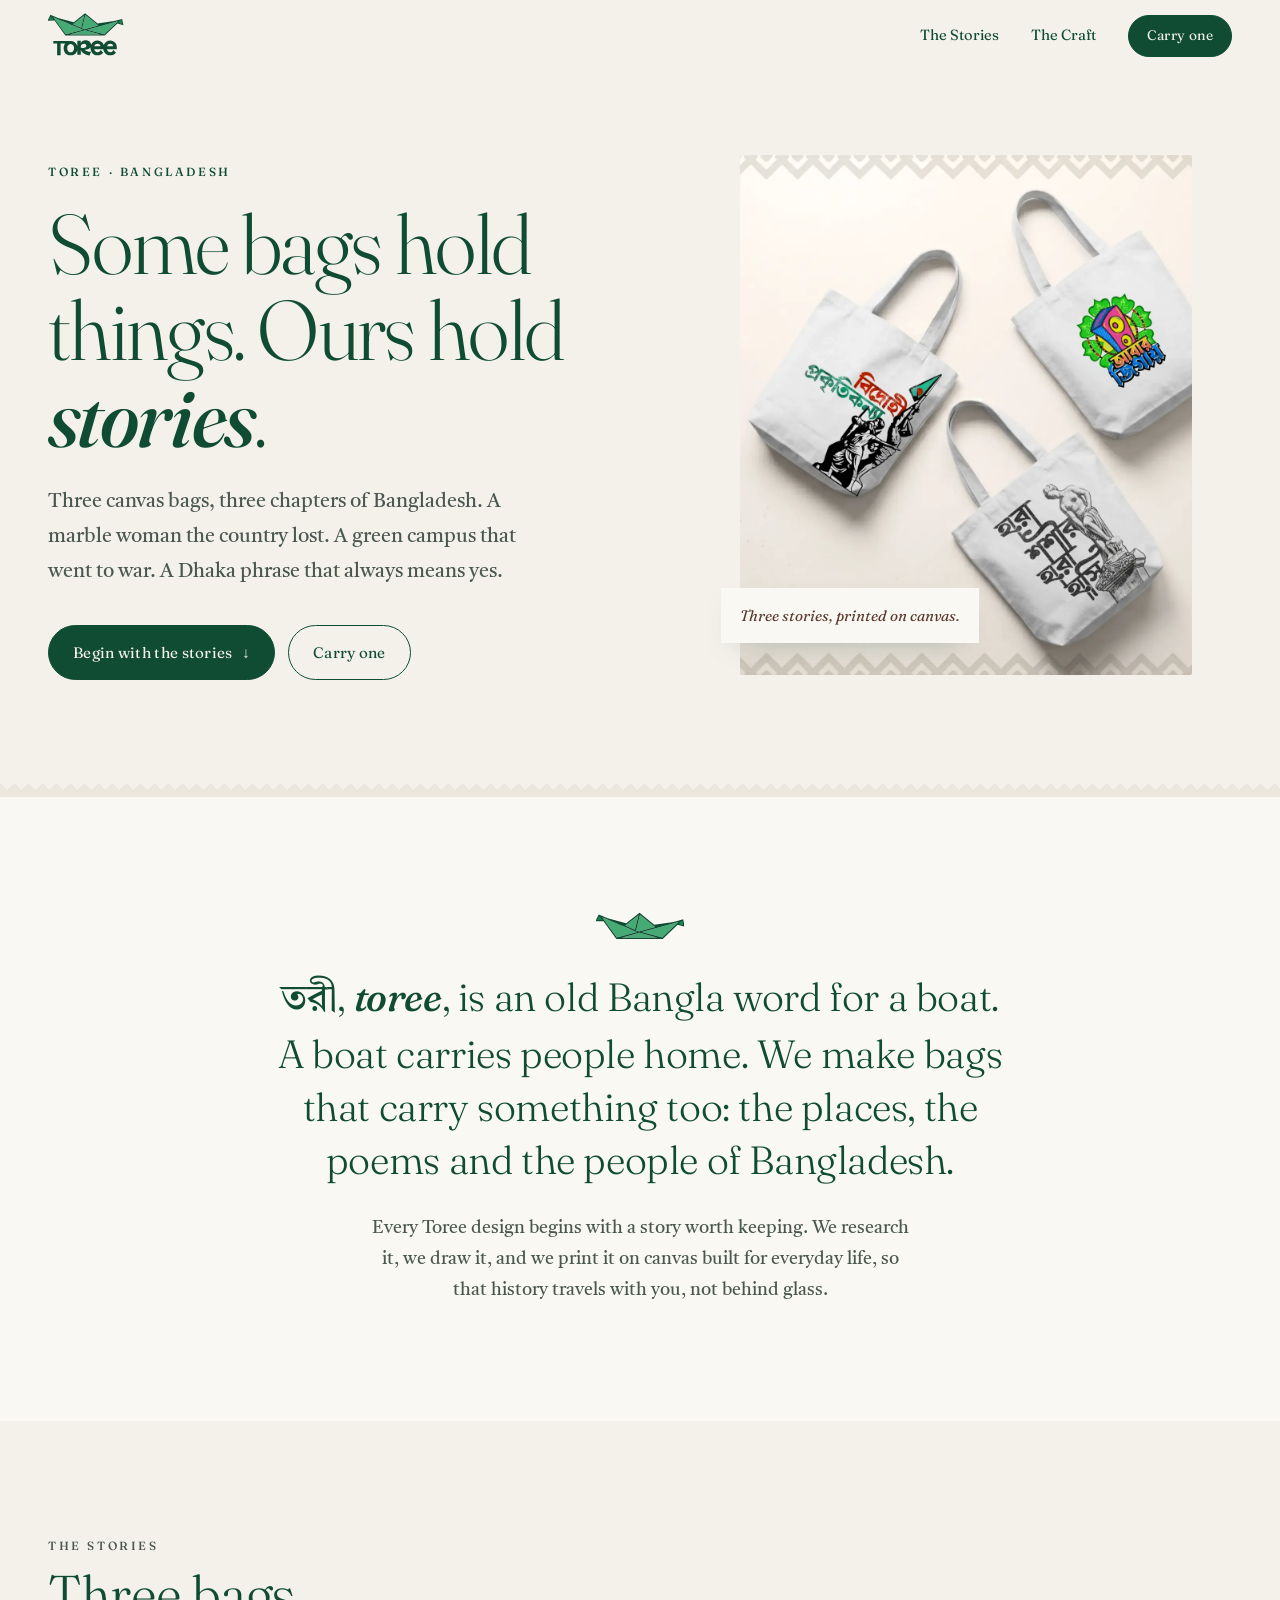
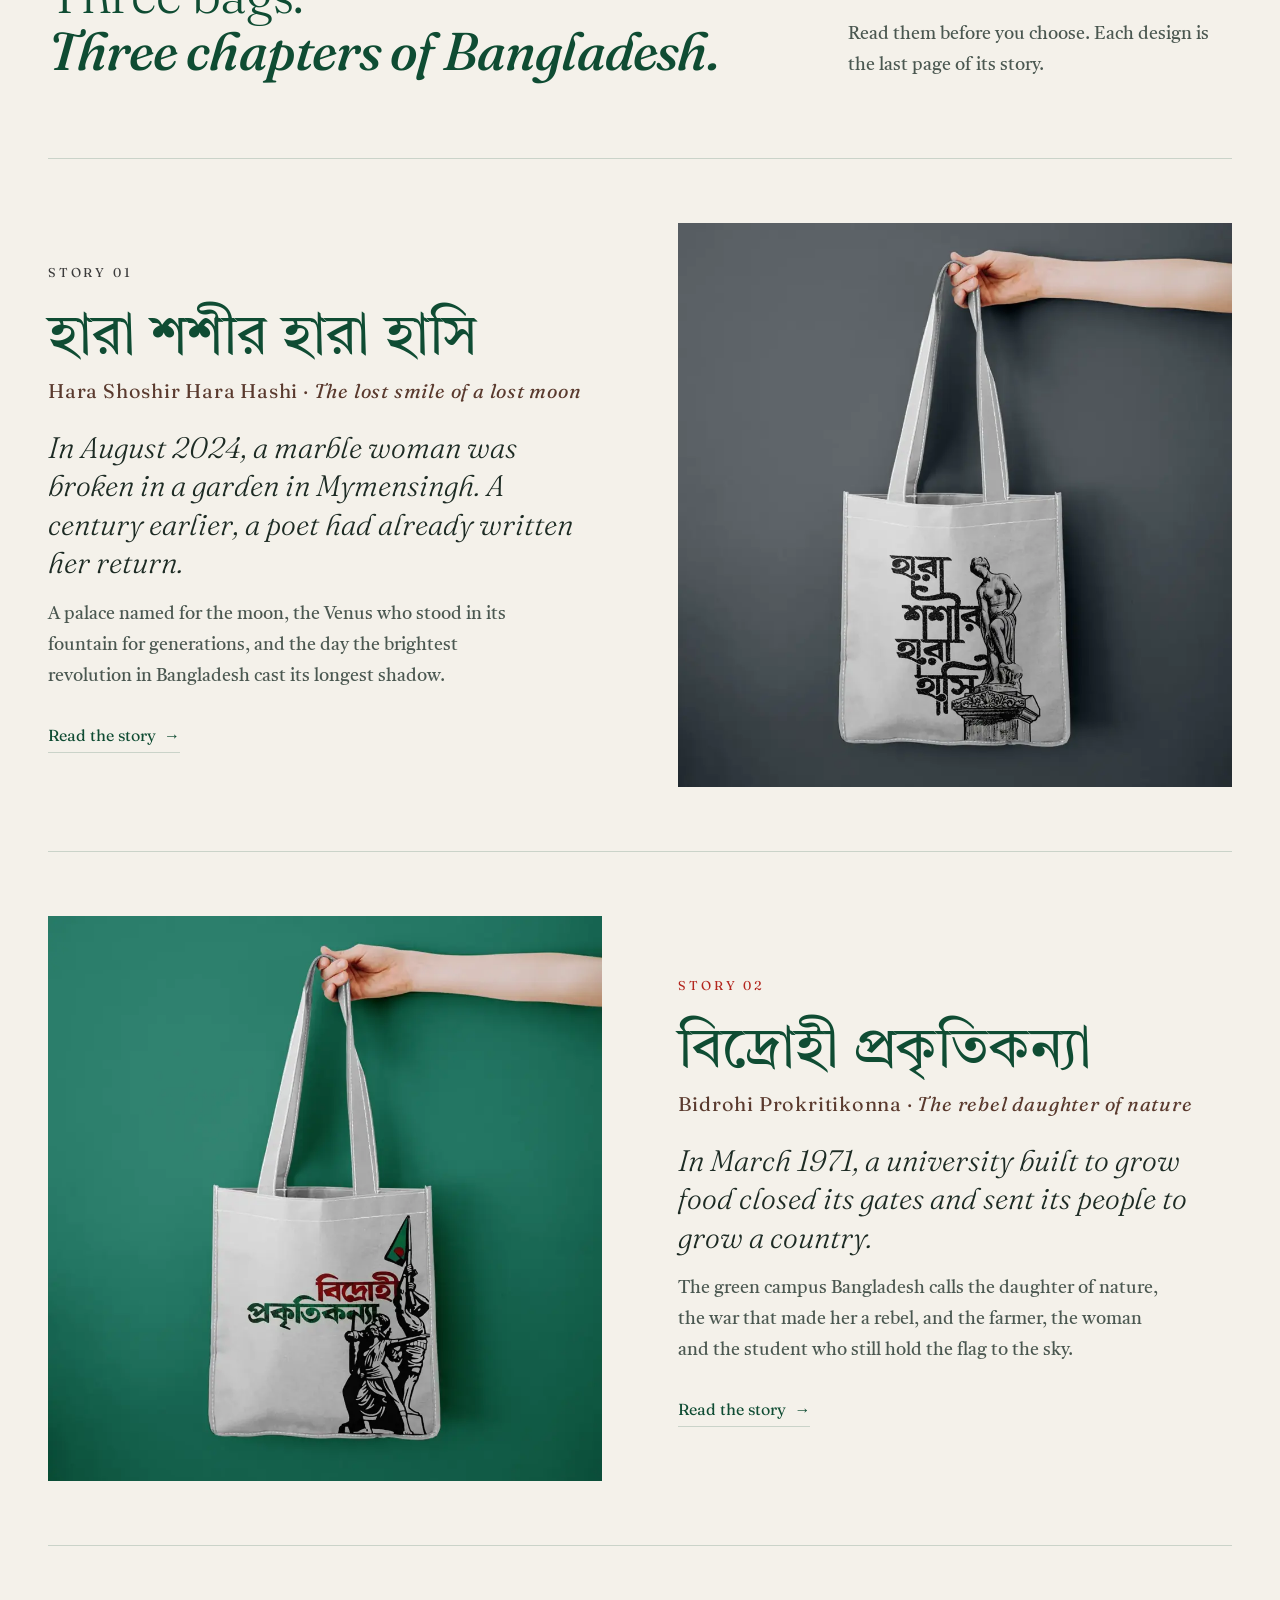
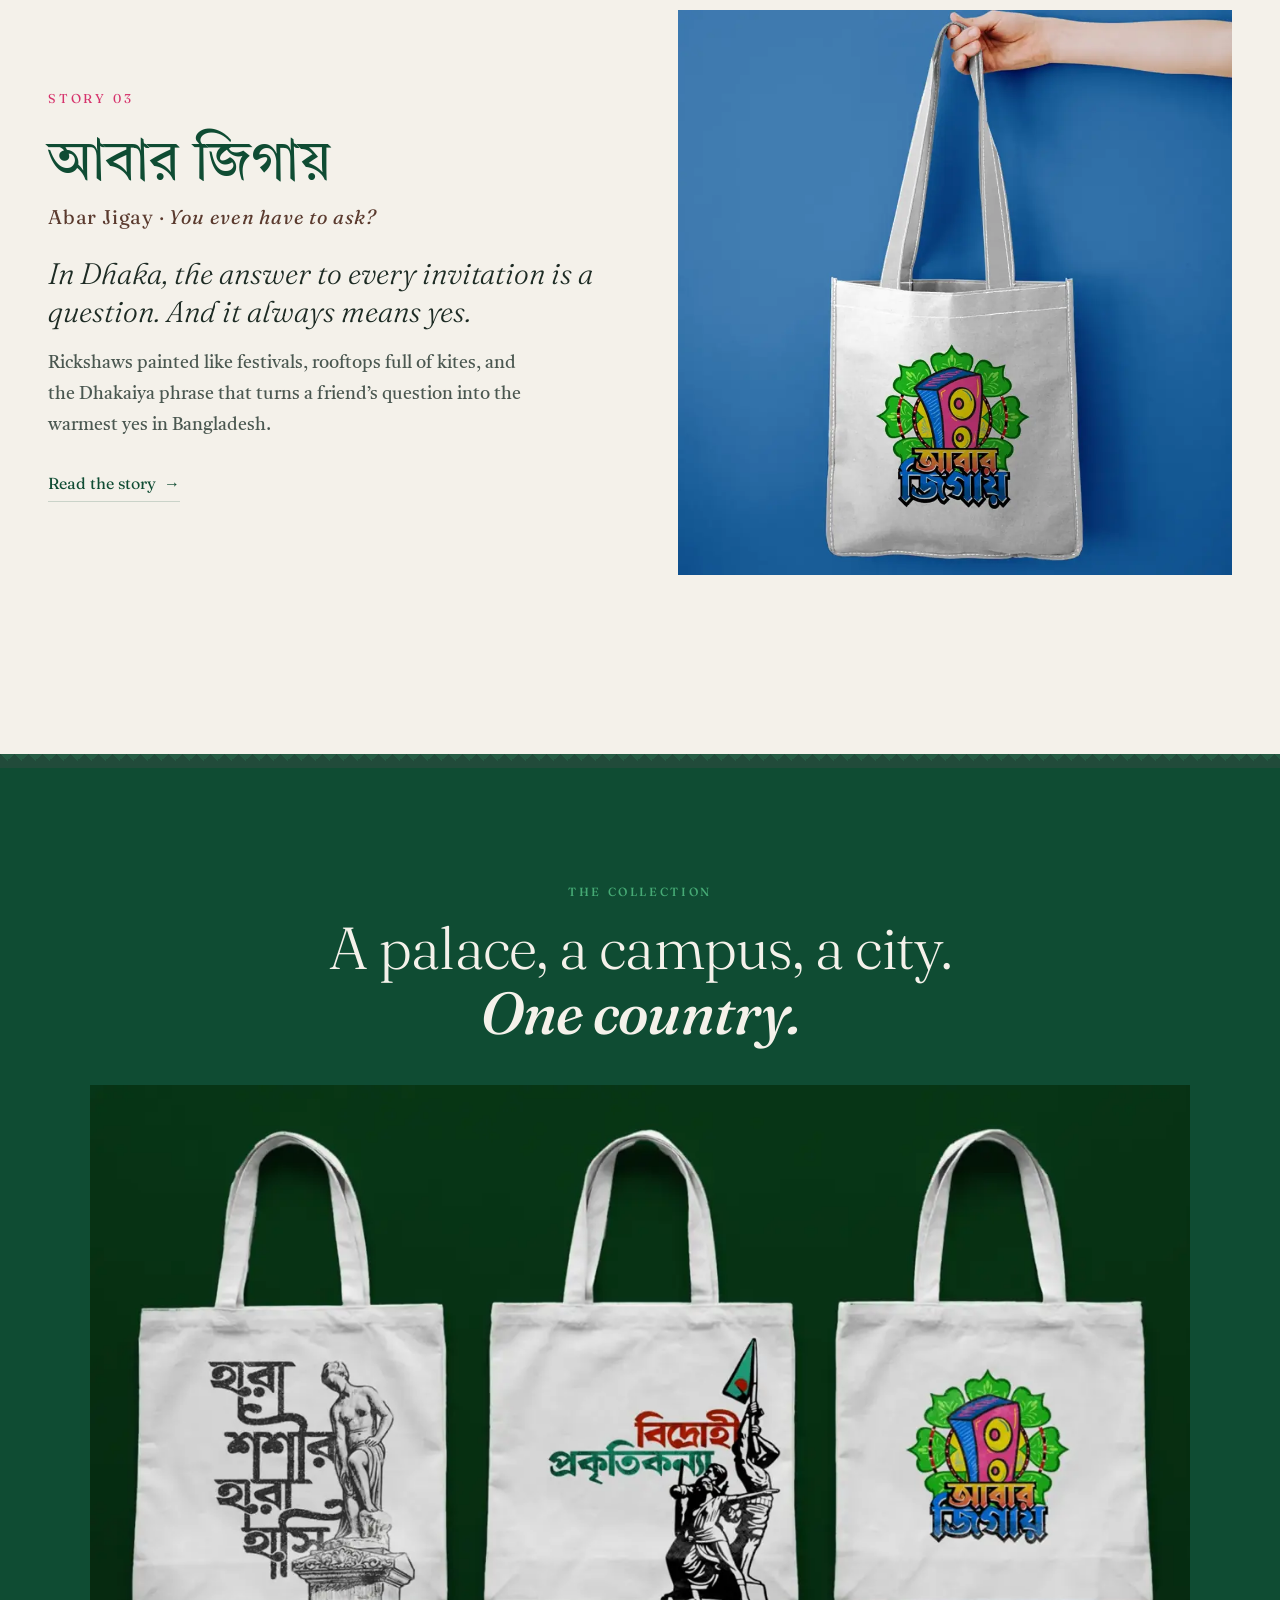
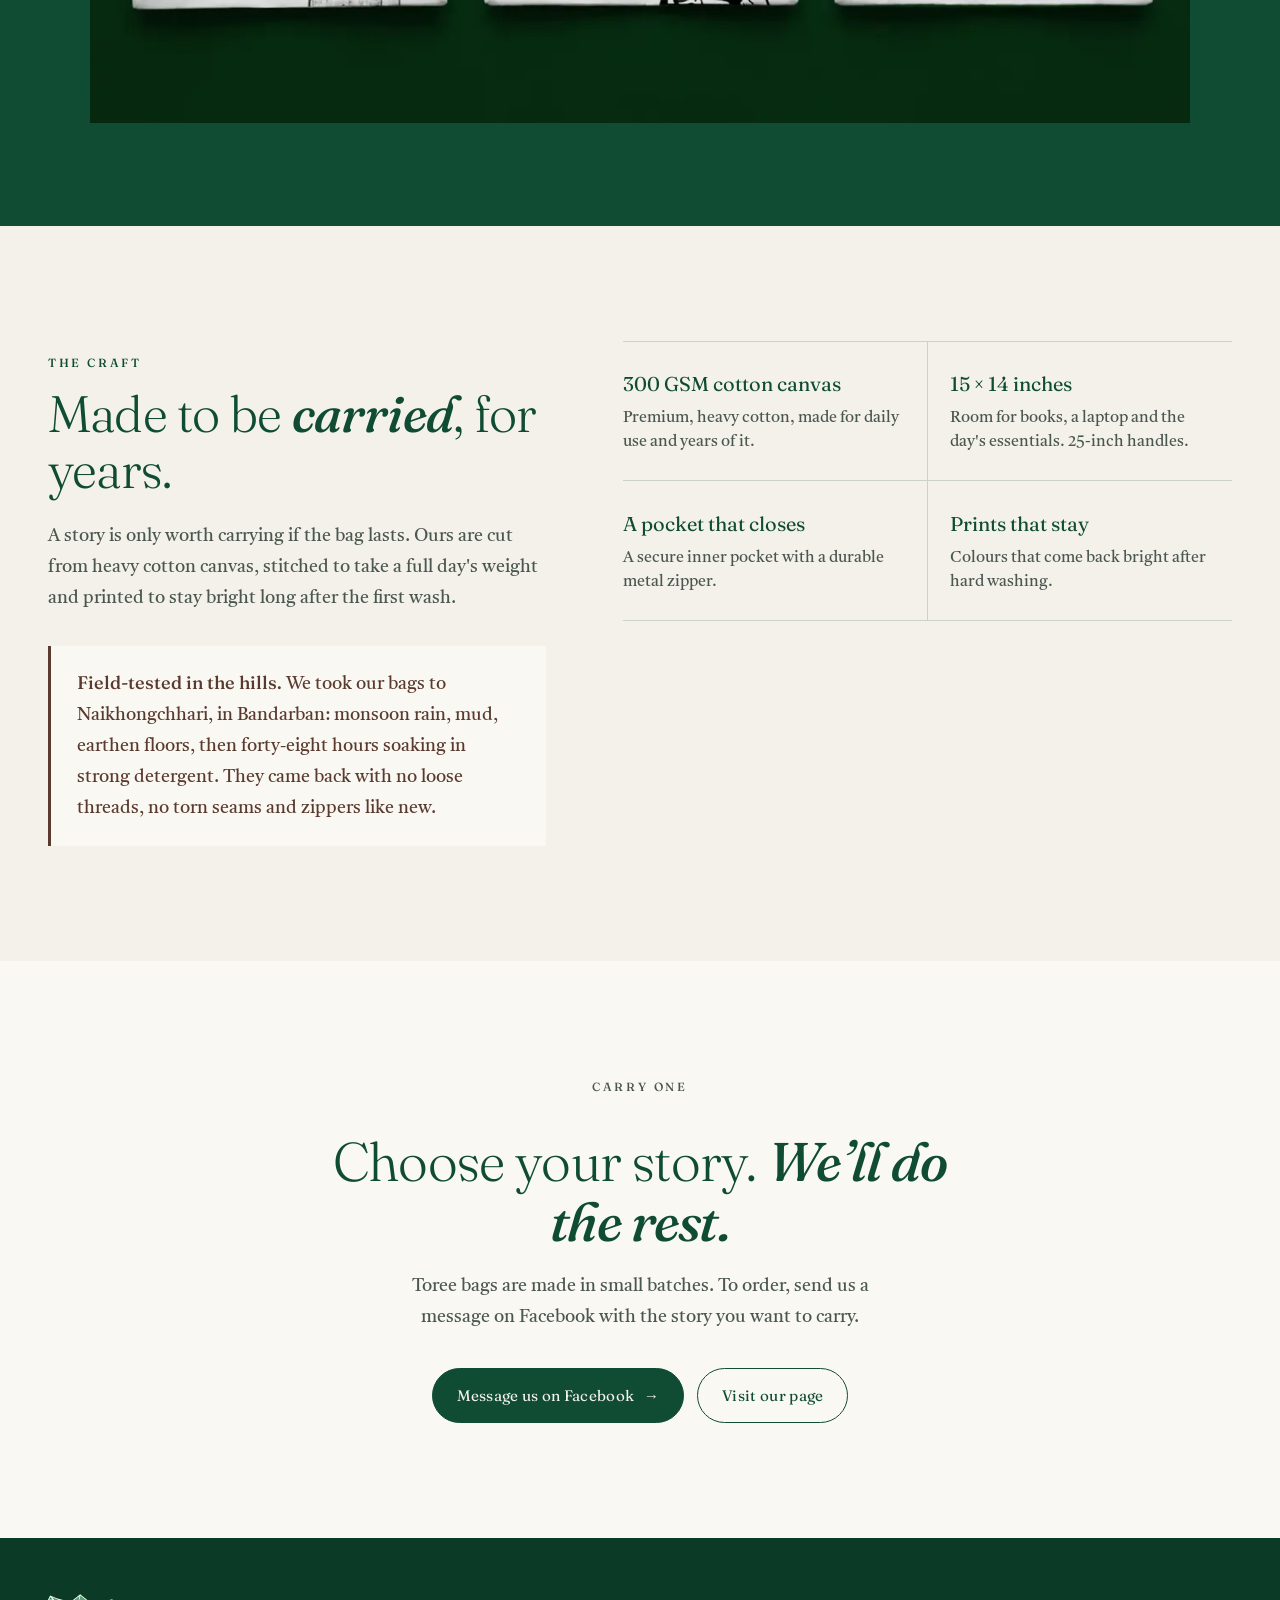
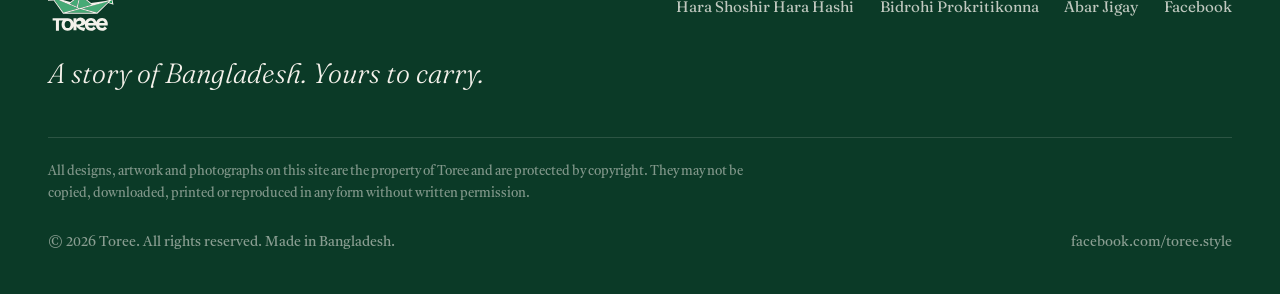
==== index.html @ dd980145 "Toree static website Home page with brand hero, manifesto, summaries of the three designs, craft det" ====
<!doctype html>
<html lang="en">
<head>
<meta charset="utf-8">
<meta name="viewport" content="width=device-width, initial-scale=1">
<title>Toree | Some bags hold things. Ours hold stories.</title>
<meta name="description" content="Toree makes cotton canvas bags that carry the stories of Bangladesh: a lost statue, a rebel campus and a city that never stops celebrating.">
<meta name="theme-color" content="#0f4c33">
<meta property="og:type" content="website">
<meta property="og:title" content="Toree | Some bags hold things. Ours hold stories.">
<meta property="og:description" content="Toree makes cotton canvas bags that carry the stories of Bangladesh: a lost statue, a rebel campus and a city that never stops celebrating.">
<meta property="og:image" content="assets/img/og.jpg">
<link rel="icon" href="assets/logo/toree_logomark.svg" type="image/svg+xml">
<link rel="preconnect" href="https://fonts.googleapis.com">
<link rel="preconnect" href="https://fonts.gstatic.com" crossorigin>
<link href="https://fonts.googleapis.com/css2?family=Fraunces:ital,opsz,wght@0,9..144,300..600;1,9..144,300..600&family=Tiro+Bangla:ital@0;1&display=swap" rel="stylesheet">
<link rel="stylesheet" href="assets/css/site.css">
</head>
<body>
<a class="skip" href="#main">Skip to content</a>
<header class="site-header">
  <div class="wrap">
    <a class="brand" href="index.html" aria-label="Toree, home"><img src="assets/logo/toree_full-logo.svg" alt="Toree" width="76" height="46"></a>
    <button class="nav-toggle" aria-expanded="false" aria-controls="site-nav" aria-label="Menu"><span></span><span></span><span></span></button>
    <nav class="nav" id="site-nav" aria-label="Main">
      <a href="index.html#stories">The Stories</a>
      <a href="index.html#craft">The Craft</a>
      <a class="btn small" href="index.html#order">Carry one</a>
    </nav>
  </div>
</header>
<main id="main">
<section class="hero">
  <div class="wrap">
    <div class="reveal">
      <p class="eyebrow">Toree &middot; Bangladesh</p>
      <h1>Some bags hold things. Ours hold <em>stories</em>.</h1>
      <p class="lede">Three canvas bags, three chapters of Bangladesh. A marble woman the country lost. A green campus that went to war. A Dhaka phrase that always means yes.</p>
      <div class="actions">
        <a class="btn" href="#stories">Begin with the stories <span class="arrow" aria-hidden="true">&darr;</span></a>
        <a class="btn ghost" href="#order">Carry one</a>
      </div>
    </div>
    <figure class="hero-figure reveal">
      <img src="assets/img/home-hero.webp" alt="The three Toree tote bags laid out on linen" fetchpriority="high">
      <figcaption>Three stories, printed on canvas.</figcaption>
    </figure>
  </div>
</section>
<div class="chevrons" aria-hidden="true"></div>
<section class="manifesto">
  <div class="wrap reveal">
    <img class="boat" src="assets/logo/toree_logomark.svg" alt="" width="88" height="27">
    <p class="big"><span lang="bn">তরী</span>, <em>toree</em>, is an old Bangla word for a boat. A boat carries people home. We make bags that carry something too: the places, the poems and the people of Bangladesh.</p>
    <p class="small">Every Toree design begins with a story worth keeping. We research it, we draw it, and we print it on canvas built for everyday life, so that history travels with you, not behind glass.</p>
  </div>
</section>
<section class="stories" id="stories">
  <div class="wrap">
    <div class="section-head reveal">
      <div><p class="eyebrow">The Stories</p><h2>Three bags.<br><em>Three chapters of Bangladesh.</em></h2></div>
      <p>Read them before you choose. Each design is the last page of its story.</p>
    </div>
    <article class="story-card" data-accent="graphite">
  <a class="story-media reveal" href="stories/hara-shoshi.html" tabindex="-1" aria-hidden="true"><img src="assets/img/hara-shoshi-hand.webp" alt="" loading="lazy"></a>
  <div class="reveal">
    <span class="story-num">STORY 01</span>
    <h3><span class="bn" lang="bn">হারা শশীর হারা হাসি</span><span class="ro">Hara Shoshir Hara Hashi &middot; <em>The lost smile of a lost moon</em></span></h3>
    <p class="hook">In August 2024, a marble woman was broken in a garden in Mymensingh. A century earlier, a poet had already written her return.</p>
    <p class="summary">A palace named for the moon, the Venus who stood in its fountain for generations, and the day the brightest revolution in Bangladesh cast its longest shadow.</p>
    <a class="link-arrow" href="stories/hara-shoshi.html">Read the story <span class="arrow" aria-hidden="true">&rarr;</span></a>
  </div>
</article>
<article class="story-card" data-accent="red">
  <a class="story-media reveal" href="stories/bidrohi-prokritikonna.html" tabindex="-1" aria-hidden="true"><img src="assets/img/bidrohi-prokritikonna-hand.webp" alt="" loading="lazy"></a>
  <div class="reveal">
    <span class="story-num">STORY 02</span>
    <h3><span class="bn" lang="bn">বিদ্রোহী প্রকৃতিকন্যা</span><span class="ro">Bidrohi Prokritikonna &middot; <em>The rebel daughter of nature</em></span></h3>
    <p class="hook">In March 1971, a university built to grow food closed its gates and sent its people to grow a country.</p>
    <p class="summary">The green campus Bangladesh calls the daughter of nature, the war that made her a rebel, and the farmer, the woman and the student who still hold the flag to the sky.</p>
    <a class="link-arrow" href="stories/bidrohi-prokritikonna.html">Read the story <span class="arrow" aria-hidden="true">&rarr;</span></a>
  </div>
</article>
<article class="story-card" data-accent="pink">
  <a class="story-media reveal" href="stories/abar-jigay.html" tabindex="-1" aria-hidden="true"><img src="assets/img/abar-jigay-hand.webp" alt="" loading="lazy"></a>
  <div class="reveal">
    <span class="story-num">STORY 03</span>
    <h3><span class="bn" lang="bn">আবার জিগায়</span><span class="ro">Abar Jigay &middot; <em>You even have to ask?</em></span></h3>
    <p class="hook">In Dhaka, the answer to every invitation is a question. And it always means yes.</p>
    <p class="summary">Rickshaws painted like festivals, rooftops full of kites, and the Dhakaiya phrase that turns a friend’s question into the warmest yes in Bangladesh.</p>
    <a class="link-arrow" href="stories/abar-jigay.html">Read the story <span class="arrow" aria-hidden="true">&rarr;</span></a>
  </div>
</article>
  </div>
</section>
<div class="chevrons on-green" aria-hidden="true"></div>
<section class="band">
  <div class="wrap reveal">
    <p class="eyebrow">The Collection</p>
    <h2>A palace, a campus, a city.<br><em>One country.</em></h2>
    <img src="assets/img/home-three.webp" alt="The three Toree tote bags side by side on a green background" loading="lazy">
  </div>
</section>
<section class="craft" id="craft">
  <div class="wrap">
    <div class="reveal">
      <p class="eyebrow">The Craft</p>
      <h2>Made to be <em>carried</em>, for years.</h2>
      <p class="intro">A story is only worth carrying if the bag lasts. Ours are cut from heavy cotton canvas, stitched to take a full day's weight and printed to stay bright long after the first wash.</p>
      <div class="field-note"><b>Field-tested in the hills.</b> We took our bags to Naikhongchhari, in Bandarban: monsoon rain, mud, earthen floors, then forty-eight hours soaking in strong detergent. They came back with no loose threads, no torn seams and zippers like new.</div>
    </div>
    <div class="specs reveal"><div class="spec"><b>300 GSM cotton canvas</b><span>Premium, heavy cotton, made for daily use and years of it.</span></div><div class="spec"><b>15 × 14 inches</b><span>Room for books, a laptop and the day's essentials. 25-inch handles.</span></div><div class="spec"><b>A pocket that closes</b><span>A secure inner pocket with a durable metal zipper.</span></div><div class="spec"><b>Prints that stay</b><span>Colours that come back bright after hard washing.</span></div></div>
  </div>
</section>
<section class="order" id="order">
  <div class="wrap reveal">
    <p class="eyebrow">Carry one</p>
    <h2>Choose your story. <em>We’ll do the rest.</em></h2>
    <p>Toree bags are made in small batches. To order, send us a message on Facebook with the story you want to carry.</p>
    <div class="actions">
      <a class="btn" href="https://m.me/toree.style" target="_blank" rel="noopener">Message us on Facebook <span class="arrow" aria-hidden="true">&rarr;</span></a>
      <a class="btn ghost" href="https://www.facebook.com/toree.style" target="_blank" rel="noopener">Visit our page</a>
    </div>
  </div>
</section>
</main>
<footer class="site-footer">
  <div class="wrap">
    <div class="top">
      <div>
        <img class="logo-light" src="assets/logo/toree_full-logo-light.svg" alt="Toree" width="66" height="40">
        <p class="sign">A story of Bangladesh. Yours to carry.</p>
      </div>
      <nav aria-label="Stories"><a href="stories/hara-shoshi.html">Hara Shoshir Hara Hashi</a><a href="stories/bidrohi-prokritikonna.html">Bidrohi Prokritikonna</a><a href="stories/abar-jigay.html">Abar Jigay</a><a href="https://www.facebook.com/toree.style" rel="noopener" target="_blank">Facebook</a></nav>
    </div>
    <p class="legal">All designs, artwork and photographs on this site are the property of Toree and are protected by copyright. They may not be copied, downloaded, printed or reproduced in any form without written permission.</p>
    <div class="bottom"><span>&copy; 2026 Toree. All rights reserved. Made in Bangladesh.</span><span>facebook.com/toree.style</span></div>
  </div>
</footer>
<script src="assets/js/site.js" defer></script>
</body>
</html>
---- assets/css/site.css ----
/* Toree: story-first canvas bags from Bangladesh */
:root {
  --green-900: #0b3a27;
  --green-800: #0f4c33;
  --green-500: #46aa75;
  --green-600: #069447;
  --cream: #f4f1ea;
  --cream-2: #ebe6db;
  --paper: #faf8f3;
  --cocoa: #5a3a2e;
  --ink: #1d2b24;
  --ink-soft: #4a5750;
  --line: rgba(15, 76, 51, .18);
  --accent: var(--green-600);

  --display: "Fraunces", "Tiro Bangla", Georgia, serif;
  --text: "Tiro Bangla", "Fraunces", Georgia, serif;

  --gutter: clamp(1rem, 4vw, 3rem);
  --max: 1240px;
  --measure: 36rem;
  --ease: cubic-bezier(.2, .7, .2, 1);
}

*, *::before, *::after { box-sizing: border-box; }
html { -webkit-text-size-adjust: 100%; scroll-behavior: smooth; }
body {
  margin: 0;
  background: var(--cream);
  color: var(--ink);
  font-family: var(--text);
  font-size: clamp(1.02rem, .96rem + .25vw, 1.14rem);
  line-height: 1.7;
  text-rendering: optimizeLegibility;
  -webkit-font-smoothing: antialiased;
  overflow-x: hidden;
}
img { display: block; max-width: 100%; height: auto; -webkit-user-drag: none; user-select: none; -webkit-user-select: none; -webkit-touch-callout: none; }
a { color: inherit; }
::selection { background: var(--green-800); color: var(--cream); }
:focus-visible { outline: 2px solid var(--green-600); outline-offset: 3px; }
[lang="bn"] { font-family: "Tiro Bangla", serif; }

.wrap { width: min(var(--max), 100% - 2 * var(--gutter)); margin-inline: auto; }
.eyebrow {
  font-family: var(--display);
  font-size: .74rem;
  letter-spacing: .22em;
  text-transform: uppercase;
  color: var(--green-800);
  font-weight: 500;
}
.skip { position: absolute; left: -999px; top: 0; background: var(--green-800); color: var(--cream); padding: .6rem 1rem; z-index: 99; }
.skip:focus { left: 1rem; top: 1rem; }

/* ---------- Header ---------- */
.site-header {
  position: sticky; top: 0; z-index: 40;
  background: color-mix(in srgb, var(--cream) 88%, transparent);
  backdrop-filter: saturate(1.2) blur(10px);
  -webkit-backdrop-filter: saturate(1.2) blur(10px);
  border-bottom: 1px solid transparent;
  transition: border-color .3s var(--ease);
}
.site-header.scrolled { border-bottom-color: var(--line); }
.site-header .wrap { display: flex; align-items: center; justify-content: space-between; height: 72px; }
.brand { display: flex; align-items: center; gap: .6rem; text-decoration: none; }
.brand img { height: 46px; width: auto; }
.nav { display: flex; align-items: center; gap: clamp(1rem, 2.5vw, 2.2rem); }
.nav a {
  font-family: var(--display); font-size: .92rem; text-decoration: none; color: var(--green-800);
  position: relative; padding-block: .3rem;
}
.nav a.btn { color: var(--cream); padding: .5rem 1.1rem; }
.nav a.btn:hover { color: var(--cream); }
.nav a:not(.btn)::after {
  content: ""; position: absolute; left: 0; right: 100%; bottom: 0; height: 1px; background: currentColor;
  transition: right .35s var(--ease);
}
.nav a:not(.btn):hover::after, .nav a[aria-current="page"]::after { right: 0; }
.nav-toggle { display: none; background: none; border: 0; padding: .5rem; cursor: pointer; color: var(--green-800); }
.nav-toggle span { display: block; width: 22px; height: 1.5px; background: currentColor; margin: 5px 0; transition: transform .3s var(--ease), opacity .3s; }

/* ---------- Buttons ---------- */
.btn {
  display: inline-flex; align-items: center; gap: .6rem;
  font-family: var(--display); font-size: .95rem; letter-spacing: .02em;
  text-decoration: none; cursor: pointer;
  padding: .85rem 1.5rem; border-radius: 999px;
  border: 1px solid var(--green-800);
  background: var(--green-800); color: var(--cream);
  transition: background .3s var(--ease), color .3s var(--ease), transform .3s var(--ease);
}
.btn:hover { background: var(--green-900); transform: translateY(-1px); }
.btn.ghost { background: transparent; color: var(--green-800); }
.btn.ghost:hover { background: var(--green-800); color: var(--cream); }
.btn.small { padding: .5rem 1.1rem; font-size: .86rem; }
.btn.light { background: var(--cream); color: var(--green-800); border-color: var(--cream); }
.btn.light:hover { background: transparent; color: var(--cream); }
.btn .arrow { transition: transform .3s var(--ease); }
.btn:hover .arrow, .link-arrow:hover .arrow { transform: translateX(4px); }
.link-arrow {
  font-family: var(--display); color: var(--green-800); text-decoration: none; font-size: 1rem;
  display: inline-flex; gap: .5rem; align-items: center; border-bottom: 1px solid var(--line); padding-bottom: .2rem;
}
.link-arrow .arrow { transition: transform .3s var(--ease); }

/* ---------- Home: hero ---------- */
.hero { padding-block: clamp(2rem, 5vw, 4.5rem) clamp(3rem, 7vw, 6rem); }
.hero .wrap { display: grid; grid-template-columns: 1.05fr .95fr; gap: clamp(2rem, 5vw, 5rem); align-items: center; }
.hero h1 {
  font-family: var(--display); font-weight: 300; font-optical-sizing: auto;
  font-size: clamp(2.7rem, 1.6rem + 4.6vw, 5.6rem); line-height: 1.02; letter-spacing: -.02em;
  color: var(--green-800); margin: 1.2rem 0 1.6rem;
}
.hero h1 em { font-style: italic; font-weight: 500; }
.hero p.lede { font-size: clamp(1.08rem, 1rem + .35vw, 1.28rem); color: var(--ink-soft); max-width: 31rem; margin: 0 0 2.2rem; }
.hero .actions { display: flex; flex-wrap: wrap; gap: .8rem; }
.hero-figure { position: relative; }
.hero-figure img { border-radius: 2px; aspect-ratio: 4 / 4.6; object-fit: cover; width: 100%; }
.hero-figure figcaption {
  position: absolute; left: -1.2rem; bottom: 2rem; background: var(--paper); padding: .9rem 1.2rem;
  font-family: var(--display); font-style: italic; color: var(--cocoa); font-size: .95rem;
  box-shadow: 0 10px 30px -18px rgba(15, 76, 51, .5);
}

/* chevron band, from the brand's printed materials */
.chevrons {
  height: 14px;
  background:
    linear-gradient(135deg, var(--cream) 25%, transparent 25%) -7px 0 / 14px 14px,
    linear-gradient(225deg, var(--cream) 25%, transparent 25%) -7px 0 / 14px 14px,
    var(--cream-2);
  opacity: .9;
}
.chevrons.on-green {
  background:
    linear-gradient(135deg, var(--green-800) 25%, transparent 25%) -7px 0 / 14px 14px,
    linear-gradient(225deg, var(--green-800) 25%, transparent 25%) -7px 0 / 14px 14px,
    var(--green-900);
}

/* ---------- Home: manifesto ---------- */
.manifesto { padding-block: clamp(4rem, 9vw, 8rem); background: var(--paper); text-align: center; }
.manifesto .boat { width: 88px; margin: 0 auto 2rem; }
.manifesto p.big {
  font-family: var(--display); font-weight: 300; font-size: clamp(1.5rem, 1.1rem + 1.7vw, 2.5rem);
  line-height: 1.35; color: var(--green-800); max-width: 46rem; margin: 0 auto 1.6rem; letter-spacing: -.01em;
}
.manifesto p.big em { font-weight: 500; }
.manifesto p.small { max-width: 34rem; margin: 0 auto; color: var(--ink-soft); }

/* ---------- Home: stories ---------- */
.stories { padding-block: clamp(4rem, 9vw, 8rem); }
.section-head { display: flex; justify-content: space-between; align-items: end; gap: 2rem; margin-bottom: clamp(2.5rem, 6vw, 5rem); flex-wrap: wrap; }
.section-head h2 {
  font-family: var(--display); font-weight: 300; font-size: clamp(2rem, 1.4rem + 2.4vw, 3.4rem);
  line-height: 1.08; color: var(--green-800); margin: .6rem 0 0; letter-spacing: -.015em;
}
.section-head h2 em { font-weight: 500; }
.section-head p { max-width: 24rem; color: var(--ink-soft); margin: 0; }

.story-card {
  display: grid; grid-template-columns: 1fr 1fr; gap: clamp(2rem, 6vw, 6rem); align-items: center;
  padding-block: clamp(2.5rem, 5vw, 4.5rem); border-top: 1px solid var(--line);
}
.story-card:nth-child(even) .story-media { order: 2; }
.story-media { position: relative; overflow: hidden; display: block; }
.story-media img { width: 100%; aspect-ratio: 1 / 1.02; object-fit: cover; transition: transform 1.2s var(--ease); }
.story-card:hover .story-media img { transform: scale(1.035); }
.story-num { font-family: var(--display); font-size: .8rem; letter-spacing: .22em; color: var(--accent); }
.story-card h3 { margin: .9rem 0 .3rem; font-weight: 400; line-height: 1.15; }
.story-card h3 .bn { display: block; font-family: "Tiro Bangla", serif; font-size: clamp(2.2rem, 1.6rem + 2.4vw, 3.6rem); color: var(--green-800); line-height: 1.3; }
.story-card h3 .ro { display: block; font-family: var(--display); font-size: clamp(1.05rem, 1rem + .3vw, 1.25rem); letter-spacing: .04em; color: var(--cocoa); margin-top: .3rem; }
.story-card .hook {
  font-family: var(--display); font-style: italic; font-weight: 300;
  font-size: clamp(1.3rem, 1.05rem + 1vw, 1.85rem); line-height: 1.3; color: var(--ink); margin: 1.6rem 0 1rem;
}
.story-card .summary { color: var(--ink-soft); margin: 0 0 1.8rem; max-width: 30rem; }
.story-card[data-accent="graphite"] { --accent: #3b3b3b; }
.story-card[data-accent="red"] { --accent: #b3261e; }
.story-card[data-accent="pink"] { --accent: #d6336c; }

/* ---------- Home: band ---------- */
.band { background: var(--green-800); color: var(--cream); padding-block: clamp(4rem, 8vw, 7rem); text-align: center; overflow: hidden; }
.band h2 { font-family: var(--display); font-weight: 300; font-size: clamp(2rem, 1.3rem + 3vw, 3.8rem); line-height: 1.1; margin: .8rem 0 2.5rem; letter-spacing: -.015em; }
.band h2 em { font-weight: 500; }
.band .eyebrow { color: var(--green-500); }
.band img { width: min(1100px, 100%); margin: 0 auto; }

/* ---------- Craft ---------- */
.craft { padding-block: clamp(4rem, 9vw, 8rem); }
.craft .wrap { display: grid; grid-template-columns: .9fr 1.1fr; gap: clamp(2.5rem, 6vw, 6rem); align-items: start; }
.craft h2 { font-family: var(--display); font-weight: 300; font-size: clamp(2rem, 1.4rem + 2.4vw, 3.2rem); line-height: 1.1; color: var(--green-800); margin: .8rem 0 1.4rem; letter-spacing: -.015em; }
.craft h2 em { font-weight: 500; }
.craft .intro { color: var(--ink-soft); }
.specs { display: grid; grid-template-columns: 1fr 1fr; gap: 0; border-top: 1px solid var(--line); }
.spec { padding: 1.6rem 1.4rem 1.6rem 0; border-bottom: 1px solid var(--line); }
.spec:nth-child(odd) { border-right: 1px solid var(--line); }
.spec:nth-child(even) { padding-left: 1.4rem; }
.spec b { display: block; font-family: var(--display); font-weight: 400; font-size: 1.25rem; color: var(--green-800); margin-bottom: .3rem; }
.spec span { color: var(--ink-soft); font-size: .98rem; line-height: 1.55; display: block; }
.field-note { margin-top: 2rem; padding: 1.4rem 1.6rem; background: var(--paper); border-left: 3px solid var(--cocoa); color: var(--cocoa); }
.field-note b { font-family: var(--display); font-weight: 500; }

/* ---------- Order ---------- */
.order { background: var(--paper); padding-block: clamp(4rem, 9vw, 8rem); text-align: center; }
.order h2 { font-family: var(--display); font-weight: 300; font-size: clamp(2rem, 1.4rem + 2.6vw, 3.4rem); line-height: 1.1; color: var(--green-800); margin: .8rem auto 1.2rem; max-width: 20ch; letter-spacing: -.015em; }
.order h2 em { font-weight: 500; }
.order p { max-width: 32rem; margin: 0 auto 2.2rem; color: var(--ink-soft); }
.order .actions { display: flex; flex-wrap: wrap; gap: .8rem; justify-content: center; }

/* ---------- Footer ---------- */
.site-footer { background: var(--green-900); color: rgba(244, 241, 234, .78); padding-block: 3.5rem 2.5rem; font-size: .95rem; }
.site-footer .top { display: flex; justify-content: space-between; gap: 2rem; flex-wrap: wrap; align-items: start; padding-bottom: 2.5rem; border-bottom: 1px solid rgba(244, 241, 234, .14); }
.site-footer .sign { font-family: var(--display); font-style: italic; font-weight: 300; font-size: clamp(1.3rem, 1.1rem + .8vw, 1.8rem); color: var(--cream); margin: 1rem 0 0; }
.site-footer .logo-light { height: 40px; width: auto; }
.site-footer nav { display: flex; gap: 1.6rem; flex-wrap: wrap; }
.site-footer nav a { text-decoration: none; font-family: var(--display); }
.site-footer nav a:hover { color: var(--cream); }
.site-footer .legal { font-size: .82rem; opacity: .65; margin: 1.4rem 0 0; max-width: 46rem; }
.site-footer .bottom { padding-top: 1.6rem; display: flex; justify-content: space-between; gap: 1rem; flex-wrap: wrap; font-size: .85rem; opacity: .7; }

/* ---------- Story page ---------- */
.story-hero { padding-block: clamp(1.5rem, 4vw, 3.5rem) clamp(2rem, 5vw, 4rem); }
.story-hero .wrap { display: grid; grid-template-columns: 1fr 1fr; gap: clamp(2rem, 5vw, 5rem); align-items: center; }
.story-hero h1 { margin: 1rem 0 0; font-weight: 400; }
.story-hero h1 .bn { display: block; font-family: "Tiro Bangla", serif; font-size: clamp(2.8rem, 1.6rem + 5vw, 5.8rem); line-height: 1.25; color: var(--green-800); }
.story-hero h1 .ro { display: block; font-family: var(--display); font-weight: 300; font-size: clamp(1.4rem, 1.1rem + 1.2vw, 2.2rem); color: var(--ink); margin-top: .6rem; letter-spacing: .01em; }
.story-hero .tagline { font-family: var(--display); font-style: italic; color: var(--cocoa); font-size: clamp(1.1rem, 1rem + .4vw, 1.35rem); margin: 1rem 0 2rem; }
.story-hero .hook { max-width: 30rem; color: var(--ink-soft); margin: 0 0 2rem; }
.story-hero .meta { display: flex; gap: 1.6rem; flex-wrap: wrap; font-family: var(--display); font-size: .85rem; color: var(--ink-soft); }
.story-hero figure { margin: 0; }
.story-hero figure img { width: 100%; aspect-ratio: 4 / 5; object-fit: cover; object-position: center 40%; }

.epigraph { text-align: center; padding-block: clamp(3rem, 7vw, 5.5rem); background: var(--paper); border-block: 1px solid var(--line); }
.epigraph .bn { font-family: "Tiro Bangla", serif; font-size: clamp(1.25rem, 1rem + 1vw, 1.75rem); line-height: 1.85; color: var(--green-800); margin: 0 0 1.4rem; }
.epigraph .en { font-family: var(--display); font-style: italic; font-weight: 300; color: var(--cocoa); font-size: clamp(1rem, .95rem + .3vw, 1.18rem); margin: 0; }

.story { padding-block: clamp(3rem, 7vw, 6rem); }
.chapter { width: min(var(--measure), 100% - 2 * var(--gutter)); margin-inline: auto; padding-block: clamp(1.5rem, 3vw, 2.5rem); }
.chapter h2 { margin: 0 0 1.4rem; font-weight: 400; display: flex; flex-direction: column; gap: .3rem; }
.chapter h2 .num { font-family: var(--display); font-size: .8rem; letter-spacing: .24em; color: var(--accent); }
.chapter h2 .title { font-family: var(--display); font-weight: 300; font-size: clamp(1.7rem, 1.3rem + 1.6vw, 2.5rem); line-height: 1.15; color: var(--green-800); letter-spacing: -.01em; }
.chapter p { margin: 0 0 1.25em; }
.chapter p em { font-style: italic; }
.chapter > p.drop::first-letter {
  font-family: var(--display); float: left; font-size: 3.6em; line-height: .86; padding: .06em .12em 0 0; color: var(--green-800); font-weight: 300;
}
.chapter p.short { font-family: var(--display); font-weight: 300; font-size: 1.3em; line-height: 1.4; color: var(--green-800); }
.story-figure { margin: clamp(2.5rem, 6vw, 4.5rem) auto; width: min(980px, 100% - 2 * var(--gutter)); }
.story-figure.art { width: min(620px, 100% - 2 * var(--gutter)); }
.story-figure figcaption { font-family: var(--display); font-style: italic; font-size: .9rem; color: var(--ink-soft); text-align: center; margin-top: 1rem; }
.coda { text-align: center; width: min(var(--measure), 100% - 2 * var(--gutter)); margin: 2rem auto 0; }
.coda .say { font-family: var(--display); font-style: italic; font-size: clamp(1.3rem, 1.1rem + .8vw, 1.7rem); color: var(--cocoa); line-height: 1.4; margin: 0 0 .5rem; }
.coda .say-en { color: var(--ink-soft); margin: 0; }
.coda .sign { font-family: var(--display); font-weight: 400; color: var(--green-800); font-size: clamp(1.2rem, 1.1rem + .5vw, 1.5rem); margin: 3rem 0 0; letter-spacing: .01em; }
.coda .sign::before { content: ""; display: block; width: 48px; height: 1px; background: var(--green-500); margin: 0 auto 2rem; }

.carry { background: var(--green-800); color: var(--cream); padding-block: clamp(4rem, 8vw, 7rem); }
.carry .wrap { display: grid; grid-template-columns: 1fr 1fr; gap: clamp(2rem, 6vw, 6rem); align-items: center; }
.carry .eyebrow { color: var(--green-500); }
.carry h2 { font-family: var(--display); font-weight: 300; font-size: clamp(2rem, 1.4rem + 2.4vw, 3.2rem); line-height: 1.1; margin: .8rem 0 1.2rem; letter-spacing: -.015em; }
.carry h2 em { font-weight: 500; }
.carry p { color: rgba(244, 241, 234, .8); max-width: 30rem; }
.carry ul { list-style: none; padding: 0; margin: 1.6rem 0 2.2rem; display: grid; gap: .5rem; font-size: .98rem; color: rgba(244, 241, 234, .85); }
.carry ul li::before { content: "·"; color: var(--green-500); margin-right: .6rem; }
.carry .bag { background: var(--cream); padding: clamp(1rem, 3vw, 2.5rem); }
.carry .actions { display: flex; gap: .8rem; flex-wrap: wrap; }

.next-story { padding-block: clamp(3rem, 6vw, 5rem); }
.next-story .wrap { display: grid; grid-template-columns: 1fr 1fr; gap: 1px; background: var(--line); border-block: 1px solid var(--line); }
.next-story a { background: var(--cream); padding: clamp(1.6rem, 4vw, 3rem); text-decoration: none; display: block; transition: background .3s var(--ease); }
.next-story a:hover { background: var(--paper); }
.next-story a.next { text-align: right; }
.next-story .bn { display: block; font-family: "Tiro Bangla", serif; font-size: clamp(1.6rem, 1.2rem + 1.4vw, 2.4rem); color: var(--green-800); line-height: 1.35; margin-top: .5rem; }
.next-story .ro { display: block; font-family: var(--display); color: var(--cocoa); font-size: .95rem; }

body[data-story="hara-shoshi"] { --accent: #3b3b3b; }
body[data-story="bidrohi-prokritikonna"] { --accent: #b3261e; }
body[data-story="abar-jigay"] { --accent: #d6336c; }

/* ---------- Reveal ---------- */
.reveal { opacity: 0; transform: translateY(24px); transition: opacity 1s var(--ease), transform 1s var(--ease); }
.reveal.in { opacity: 1; transform: none; }
@media (prefers-reduced-motion: reduce) {
  html { scroll-behavior: auto; }
  .reveal { opacity: 1; transform: none; transition: none; }
  .story-media img, .btn, .btn .arrow { transition: none; }
}

/* ---------- Responsive ---------- */
@media (max-width: 900px) {
  .hero .wrap, .story-hero .wrap, .craft .wrap, .carry .wrap { grid-template-columns: 1fr; }
  .hero-figure { order: -1; }
  .hero-figure img { aspect-ratio: 4 / 3.4; }
  .hero-figure figcaption { left: .8rem; bottom: .8rem; }
  .story-card { grid-template-columns: 1fr; gap: 1.8rem; }
  .story-card:nth-child(even) .story-media { order: 0; }
  .story-hero figure { order: -1; }
  .story-hero figure img { aspect-ratio: 4 / 4; object-position: center 72%; }
  .carry .bag { max-width: 420px; }
}
@media (max-width: 720px) {
  .nav-toggle { display: block; }
  .nav {
    position: absolute; top: 72px; left: 0; right: 0; flex-direction: column; align-items: flex-start; gap: 0;
    background: var(--cream); border-bottom: 1px solid var(--line); padding: .5rem var(--gutter) 1.5rem;
    visibility: hidden; opacity: 0; transform: translateY(-8px); transition: opacity .25s, transform .25s, visibility .25s;
  }
  .nav a { padding-block: .8rem; width: 100%; font-size: 1.05rem; }
  .nav a.btn { width: auto; margin-top: .8rem; }
  .nav.open { visibility: visible; opacity: 1; transform: none; }
  .nav-toggle[aria-expanded="true"] span:nth-child(1) { transform: translateY(6.5px) rotate(45deg); }
  .nav-toggle[aria-expanded="true"] span:nth-child(2) { opacity: 0; }
  .nav-toggle[aria-expanded="true"] span:nth-child(3) { transform: translateY(-6.5px) rotate(-45deg); }
  .specs { grid-template-columns: 1fr; }
  .spec, .spec:nth-child(even) { padding: 1.3rem 0; border-right: 0 !important; }
  .next-story .wrap { grid-template-columns: 1fr; }
  .next-story a.next { text-align: left; }
}
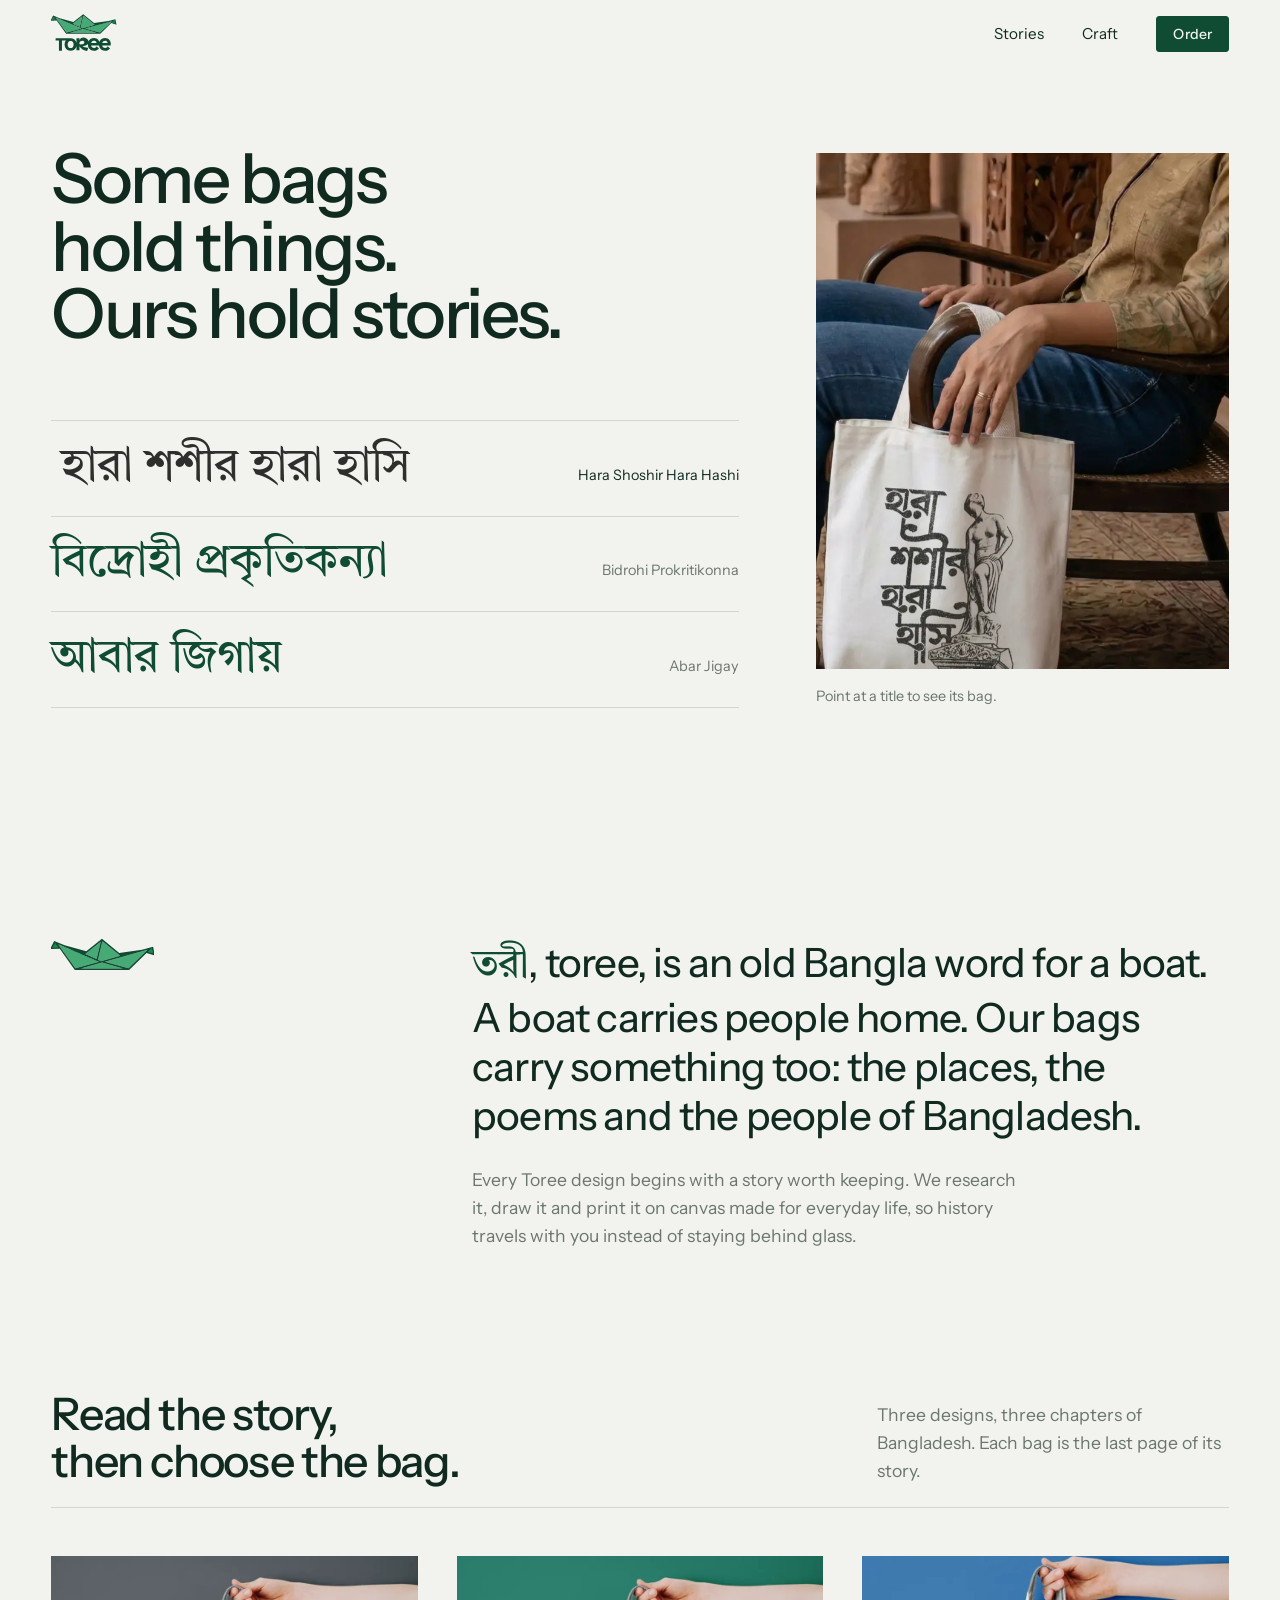
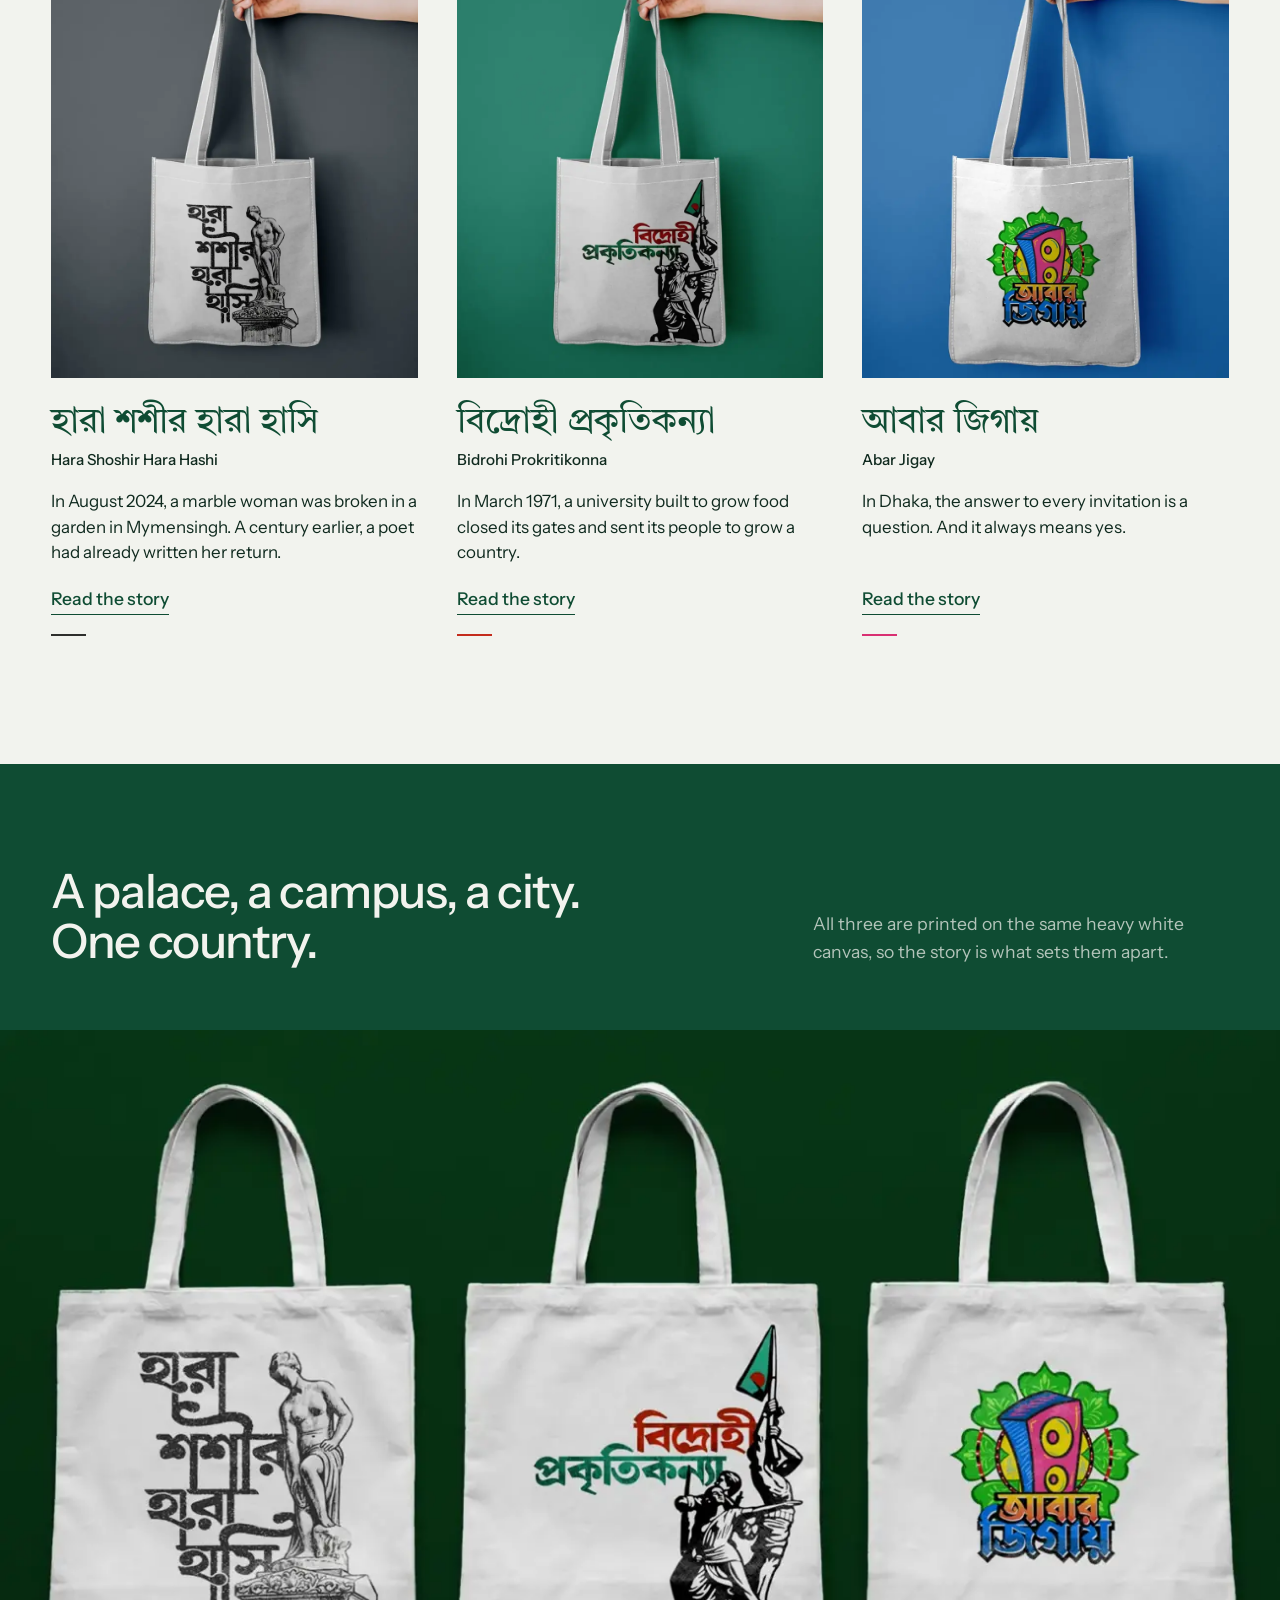
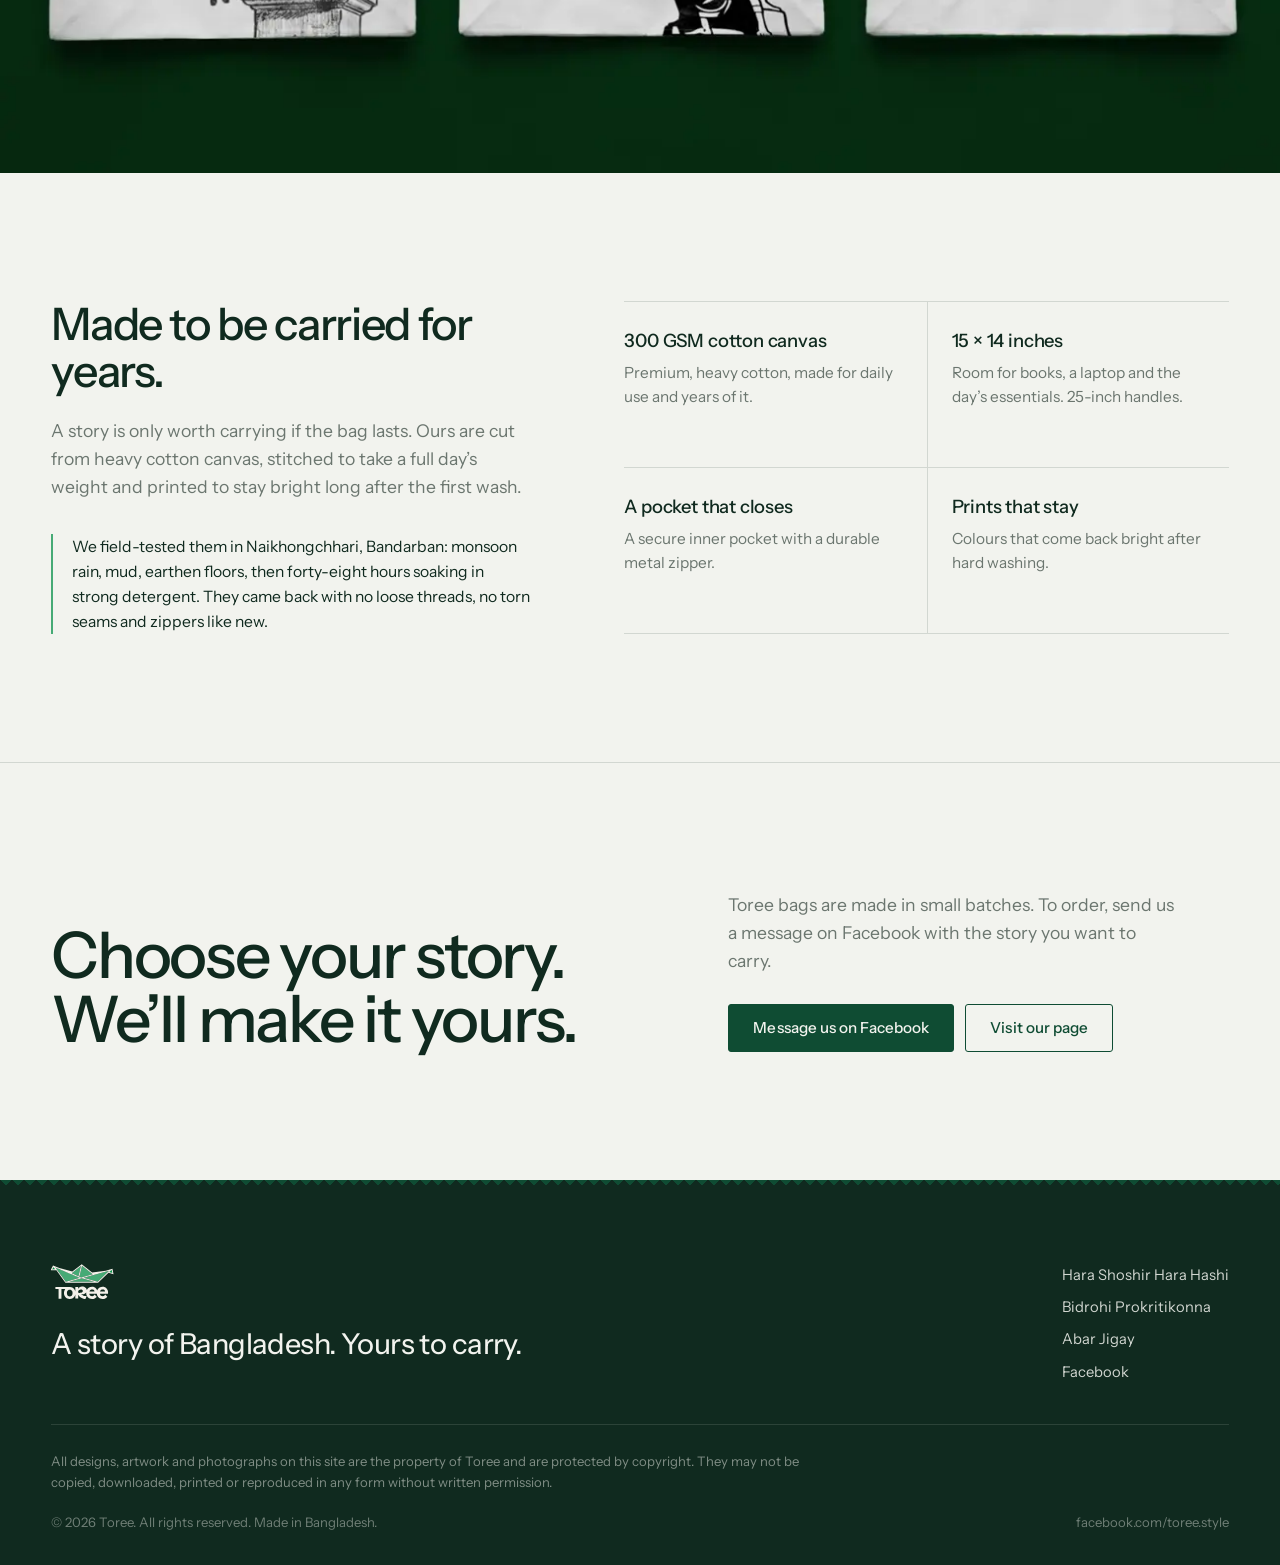
==== commit 2e7a4255: "Refresh the design: modern, minimal, with motion Swap the serif display for Instrument Sans and let " ====
--- a/index.html
+++ b/index.html
@@ -13,122 +13,111 @@
 <link rel="icon" href="assets/logo/toree_logomark.svg" type="image/svg+xml">
 <link rel="preconnect" href="https://fonts.googleapis.com">
 <link rel="preconnect" href="https://fonts.gstatic.com" crossorigin>
-<link href="https://fonts.googleapis.com/css2?family=Fraunces:ital,opsz,wght@0,9..144,300..600;1,9..144,300..600&family=Tiro+Bangla:ital@0;1&display=swap" rel="stylesheet">
+<link href="https://fonts.googleapis.com/css2?family=Instrument+Sans:wght@400..600&family=Tiro+Bangla:ital@0;1&display=swap" rel="stylesheet">
 <link rel="stylesheet" href="assets/css/site.css">
 </head>
 <body>
 <a class="skip" href="#main">Skip to content</a>
 <header class="site-header">
   <div class="wrap">
-    <a class="brand" href="index.html" aria-label="Toree, home"><img src="assets/logo/toree_full-logo.svg" alt="Toree" width="76" height="46"></a>
+    <a class="brand" href="index.html" aria-label="Toree, home"><img src="assets/logo/toree_full-logo.svg" alt="Toree" width="66" height="40"></a>
     <button class="nav-toggle" aria-expanded="false" aria-controls="site-nav" aria-label="Menu"><span></span><span></span><span></span></button>
     <nav class="nav" id="site-nav" aria-label="Main">
-      <a href="index.html#stories">The Stories</a>
-      <a href="index.html#craft">The Craft</a>
-      <a class="btn small" href="index.html#order">Carry one</a>
+      <a href="index.html#stories">Stories</a>
+      <a href="index.html#craft">Craft</a>
+      <a class="btn small" href="index.html#order">Order</a>
     </nav>
   </div>
 </header>
 <main id="main">
 <section class="hero">
   <div class="wrap">
-    <div class="reveal">
-      <p class="eyebrow">Toree &middot; Bangladesh</p>
-      <h1>Some bags hold things. Ours hold <em>stories</em>.</h1>
-      <p class="lede">Three canvas bags, three chapters of Bangladesh. A marble woman the country lost. A green campus that went to war. A Dhaka phrase that always means yes.</p>
-      <div class="actions">
-        <a class="btn" href="#stories">Begin with the stories <span class="arrow" aria-hidden="true">&darr;</span></a>
-        <a class="btn ghost" href="#order">Carry one</a>
-      </div>
+    <div>
+      <h1><span class="line"><span style="--i:0">Some bags hold things.</span></span><span class="line"><span style="--i:1">Ours hold stories.</span></span></h1>
+      <ul class="hero-list"><li class="fade-in" style="--i:4"><a href="stories/hara-shoshi.html" data-story="hara-shoshi" class="active"><span class="bn" lang="bn">হারা শশীর হারা হাসি</span><span class="ro">Hara Shoshir Hara Hashi</span></a></li><li class="fade-in" style="--i:5"><a href="stories/bidrohi-prokritikonna.html" data-story="bidrohi-prokritikonna"><span class="bn" lang="bn">বিদ্রোহী প্রকৃতিকন্যা</span><span class="ro">Bidrohi Prokritikonna</span></a></li><li class="fade-in" style="--i:6"><a href="stories/abar-jigay.html" data-story="abar-jigay"><span class="bn" lang="bn">আবার জিগায়</span><span class="ro">Abar Jigay</span></a></li></ul>
     </div>
-    <figure class="hero-figure reveal">
-      <img src="assets/img/home-hero.webp" alt="The three Toree tote bags laid out on linen" fetchpriority="high">
-      <figcaption>Three stories, printed on canvas.</figcaption>
-    </figure>
+    <div>
+      <div class="hero-stage unveil"><img src="assets/img/hara-shoshi-life.webp" alt="A woman seated on a wooden chair with the Hara Shoshir Hara Hashi tote resting against her knee" data-story="hara-shoshi" class="on" fetchpriority="high"><img src="assets/img/bidrohi-prokritikonna-life.webp" alt="A woman in a green salwar kameez carrying the Bidrohi Prokritikonna tote on her shoulder" data-story="bidrohi-prokritikonna" loading="lazy"><img src="assets/img/abar-jigay-life.webp" alt="A woman in a cream sari carrying the Abar Jigay tote" data-story="abar-jigay" loading="lazy"></div>
+      <p class="hero-note fade-in" style="--i:8">Point at a title to see its bag.</p>
+    </div>
   </div>
 </section>
-<div class="chevrons" aria-hidden="true"></div>
 <section class="manifesto">
-  <div class="wrap reveal">
-    <img class="boat" src="assets/logo/toree_logomark.svg" alt="" width="88" height="27">
-    <p class="big"><span lang="bn">তরী</span>, <em>toree</em>, is an old Bangla word for a boat. A boat carries people home. We make bags that carry something too: the places, the poems and the people of Bangladesh.</p>
-    <p class="small">Every Toree design begins with a story worth keeping. We research it, we draw it, and we print it on canvas built for everyday life, so that history travels with you, not behind glass.</p>
+  <div class="wrap">
+    <img class="boat" src="assets/logo/toree_logomark.svg" alt="" width="104" height="32">
+    <div>
+      <p class="big"><span lang="bn">তরী</span>, toree, is an old Bangla word for a boat. A boat carries people home. Our bags carry something too: the places, the poems and the people of Bangladesh.</p>
+      <p class="small">Every Toree design begins with a story worth keeping. We research it, draw it and print it on canvas made for everyday life, so history travels with you instead of staying behind glass.</p>
+    </div>
   </div>
 </section>
 <section class="stories" id="stories">
   <div class="wrap">
-    <div class="section-head reveal">
-      <div><p class="eyebrow">The Stories</p><h2>Three bags.<br><em>Three chapters of Bangladesh.</em></h2></div>
-      <p>Read them before you choose. Each design is the last page of its story.</p>
+    <div class="stories-head">
+      <h2>Read the story,<br>then choose the bag.</h2>
+      <p>Three designs, three chapters of Bangladesh. Each bag is the last page of its story.</p>
     </div>
-    <article class="story-card" data-accent="graphite">
-  <a class="story-media reveal" href="stories/hara-shoshi.html" tabindex="-1" aria-hidden="true"><img src="assets/img/hara-shoshi-hand.webp" alt="" loading="lazy"></a>
-  <div class="reveal">
-    <span class="story-num">STORY 01</span>
-    <h3><span class="bn" lang="bn">হারা শশীর হারা হাসি</span><span class="ro">Hara Shoshir Hara Hashi &middot; <em>The lost smile of a lost moon</em></span></h3>
-    <p class="hook">In August 2024, a marble woman was broken in a garden in Mymensingh. A century earlier, a poet had already written her return.</p>
-    <p class="summary">A palace named for the moon, the Venus who stood in its fountain for generations, and the day the brightest revolution in Bangladesh cast its longest shadow.</p>
-    <a class="link-arrow" href="stories/hara-shoshi.html">Read the story <span class="arrow" aria-hidden="true">&rarr;</span></a>
-  </div>
-</article>
-<article class="story-card" data-accent="red">
-  <a class="story-media reveal" href="stories/bidrohi-prokritikonna.html" tabindex="-1" aria-hidden="true"><img src="assets/img/bidrohi-prokritikonna-hand.webp" alt="" loading="lazy"></a>
-  <div class="reveal">
-    <span class="story-num">STORY 02</span>
-    <h3><span class="bn" lang="bn">বিদ্রোহী প্রকৃতিকন্যা</span><span class="ro">Bidrohi Prokritikonna &middot; <em>The rebel daughter of nature</em></span></h3>
-    <p class="hook">In March 1971, a university built to grow food closed its gates and sent its people to grow a country.</p>
-    <p class="summary">The green campus Bangladesh calls the daughter of nature, the war that made her a rebel, and the farmer, the woman and the student who still hold the flag to the sky.</p>
-    <a class="link-arrow" href="stories/bidrohi-prokritikonna.html">Read the story <span class="arrow" aria-hidden="true">&rarr;</span></a>
-  </div>
-</article>
-<article class="story-card" data-accent="pink">
-  <a class="story-media reveal" href="stories/abar-jigay.html" tabindex="-1" aria-hidden="true"><img src="assets/img/abar-jigay-hand.webp" alt="" loading="lazy"></a>
-  <div class="reveal">
-    <span class="story-num">STORY 03</span>
-    <h3><span class="bn" lang="bn">আবার জিগায়</span><span class="ro">Abar Jigay &middot; <em>You even have to ask?</em></span></h3>
-    <p class="hook">In Dhaka, the answer to every invitation is a question. And it always means yes.</p>
-    <p class="summary">Rickshaws painted like festivals, rooftops full of kites, and the Dhakaiya phrase that turns a friend’s question into the warmest yes in Bangladesh.</p>
-    <a class="link-arrow" href="stories/abar-jigay.html">Read the story <span class="arrow" aria-hidden="true">&rarr;</span></a>
-  </div>
-</article>
+    <div class="story-grid">
+<a class="story-card" href="stories/hara-shoshi.html" data-story="hara-shoshi">
+  <div class="media"><img src="assets/img/hara-shoshi-hand.webp" alt="The Hara Shoshir Hara Hashi tote held up against a slate grey wall" loading="lazy" style="view-transition-name: vt-hara-shoshi"></div>
+  <h3><span class="bn" lang="bn">হারা শশীর হারা হাসি</span><span class="ro">Hara Shoshir Hara Hashi</span></h3>
+  <p class="hook">In August 2024, a marble woman was broken in a garden in Mymensingh. A century earlier, a poet had already written her return.</p>
+  <span class="text-link">Read the story</span>
+  <span class="bar" aria-hidden="true"></span>
+</a>
+<a class="story-card" href="stories/bidrohi-prokritikonna.html" data-story="bidrohi-prokritikonna">
+  <div class="media"><img src="assets/img/bidrohi-prokritikonna-hand.webp" alt="The Bidrohi Prokritikonna tote held up against a deep green wall" loading="lazy" style="view-transition-name: vt-bidrohi-prokritikonna"></div>
+  <h3><span class="bn" lang="bn">বিদ্রোহী প্রকৃতিকন্যা</span><span class="ro">Bidrohi Prokritikonna</span></h3>
+  <p class="hook">In March 1971, a university built to grow food closed its gates and sent its people to grow a country.</p>
+  <span class="text-link">Read the story</span>
+  <span class="bar" aria-hidden="true"></span>
+</a>
+<a class="story-card" href="stories/abar-jigay.html" data-story="abar-jigay">
+  <div class="media"><img src="assets/img/abar-jigay-hand.webp" alt="The Abar Jigay tote held up against a bright blue wall" loading="lazy" style="view-transition-name: vt-abar-jigay"></div>
+  <h3><span class="bn" lang="bn">আবার জিগায়</span><span class="ro">Abar Jigay</span></h3>
+  <p class="hook">In Dhaka, the answer to every invitation is a question. And it always means yes.</p>
+  <span class="text-link">Read the story</span>
+  <span class="bar" aria-hidden="true"></span>
+</a>
+    </div>
   </div>
 </section>
-<div class="chevrons on-green" aria-hidden="true"></div>
 <section class="band">
-  <div class="wrap reveal">
-    <p class="eyebrow">The Collection</p>
-    <h2>A palace, a campus, a city.<br><em>One country.</em></h2>
-    <img src="assets/img/home-three.webp" alt="The three Toree tote bags side by side on a green background" loading="lazy">
+  <div class="wrap">
+    <h2>A palace, a campus, a city.<br>One country.</h2>
+    <p>All three are printed on the same heavy white canvas, so the story is what sets them apart.</p>
   </div>
+  <img src="assets/img/home-three.webp" alt="The three Toree tote bags side by side on a green background" loading="lazy">
 </section>
 <section class="craft" id="craft">
   <div class="wrap">
-    <div class="reveal">
-      <p class="eyebrow">The Craft</p>
-      <h2>Made to be <em>carried</em>, for years.</h2>
-      <p class="intro">A story is only worth carrying if the bag lasts. Ours are cut from heavy cotton canvas, stitched to take a full day's weight and printed to stay bright long after the first wash.</p>
-      <div class="field-note"><b>Field-tested in the hills.</b> We took our bags to Naikhongchhari, in Bandarban: monsoon rain, mud, earthen floors, then forty-eight hours soaking in strong detergent. They came back with no loose threads, no torn seams and zippers like new.</div>
+    <div>
+      <h2>Made to be carried for years.</h2>
+      <p class="intro">A story is only worth carrying if the bag lasts. Ours are cut from heavy cotton canvas, stitched to take a full day’s weight and printed to stay bright long after the first wash.</p>
+      <p class="field-note">We field-tested them in Naikhongchhari, Bandarban: monsoon rain, mud, earthen floors, then forty-eight hours soaking in strong detergent. They came back with no loose threads, no torn seams and zippers like new.</p>
     </div>
-    <div class="specs reveal"><div class="spec"><b>300 GSM cotton canvas</b><span>Premium, heavy cotton, made for daily use and years of it.</span></div><div class="spec"><b>15 × 14 inches</b><span>Room for books, a laptop and the day's essentials. 25-inch handles.</span></div><div class="spec"><b>A pocket that closes</b><span>A secure inner pocket with a durable metal zipper.</span></div><div class="spec"><b>Prints that stay</b><span>Colours that come back bright after hard washing.</span></div></div>
+    <dl class="specs"><div class="spec"><dt>300 GSM cotton canvas</dt><dd>Premium, heavy cotton, made for daily use and years of it.</dd></div><div class="spec"><dt>15 × 14 inches</dt><dd>Room for books, a laptop and the day’s essentials. 25-inch handles.</dd></div><div class="spec"><dt>A pocket that closes</dt><dd>A secure inner pocket with a durable metal zipper.</dd></div><div class="spec"><dt>Prints that stay</dt><dd>Colours that come back bright after hard washing.</dd></div></dl>
   </div>
 </section>
 <section class="order" id="order">
-  <div class="wrap reveal">
-    <p class="eyebrow">Carry one</p>
-    <h2>Choose your story. <em>We’ll do the rest.</em></h2>
-    <p>Toree bags are made in small batches. To order, send us a message on Facebook with the story you want to carry.</p>
-    <div class="actions">
-      <a class="btn" href="https://m.me/toree.style" target="_blank" rel="noopener">Message us on Facebook <span class="arrow" aria-hidden="true">&rarr;</span></a>
-      <a class="btn ghost" href="https://www.facebook.com/toree.style" target="_blank" rel="noopener">Visit our page</a>
+  <div class="wrap">
+    <h2>Choose your story.<br>We’ll make it yours.</h2>
+    <div>
+      <p>Toree bags are made in small batches. To order, send us a message on Facebook with the story you want to carry.</p>
+      <div class="actions">
+        <a class="btn" href="https://m.me/toree.style" target="_blank" rel="noopener">Message us on Facebook</a>
+        <a class="btn ghost" href="https://www.facebook.com/toree.style" target="_blank" rel="noopener">Visit our page</a>
+      </div>
     </div>
   </div>
 </section>
 </main>
+<div class="chevrons" aria-hidden="true"></div>
 <footer class="site-footer">
   <div class="wrap">
     <div class="top">
       <div>
-        <img class="logo-light" src="assets/logo/toree_full-logo-light.svg" alt="Toree" width="66" height="40">
+        <img class="logo-light" src="assets/logo/toree_full-logo-light.svg" alt="Toree" width="63" height="38">
         <p class="sign">A story of Bangladesh. Yours to carry.</p>
       </div>
       <nav aria-label="Stories"><a href="stories/hara-shoshi.html">Hara Shoshir Hara Hashi</a><a href="stories/bidrohi-prokritikonna.html">Bidrohi Prokritikonna</a><a href="stories/abar-jigay.html">Abar Jigay</a><a href="https://www.facebook.com/toree.style" rel="noopener" target="_blank">Facebook</a></nav>
--- a/assets/css/site.css
+++ b/assets/css/site.css
@@ -1,321 +1,302 @@
-/* Toree: story-first canvas bags from Bangladesh */
+/* Toree: story-first canvas bags from Bangladesh
+   Modern, minimal. The Bangla titles are the one loud thing; everything else stays quiet. */
+
+@view-transition { navigation: auto; }
+
 :root {
-  --green-900: #0b3a27;
-  --green-800: #0f4c33;
-  --green-500: #46aa75;
-  --green-600: #069447;
-  --cream: #f4f1ea;
-  --cream-2: #ebe6db;
-  --paper: #faf8f3;
-  --cocoa: #5a3a2e;
-  --ink: #1d2b24;
-  --ink-soft: #4a5750;
-  --line: rgba(15, 76, 51, .18);
-  --accent: var(--green-600);
-
-  --display: "Fraunces", "Tiro Bangla", Georgia, serif;
-  --text: "Tiro Bangla", "Fraunces", Georgia, serif;
-
-  --gutter: clamp(1rem, 4vw, 3rem);
-  --max: 1240px;
-  --measure: 36rem;
-  --ease: cubic-bezier(.2, .7, .2, 1);
+  /* palette: brand greens on bare canvas */
+  --canvas: #f2f3ee;      /* undyed cotton canvas, slightly cool */
+  --canvas-2: #e7e9e1;    /* shadowed canvas */
+  --ink: #102a1f;         /* green-black, derived from the brand forest */
+  --forest: #0f4c33;      /* brand primary */
+  --leaf: #46aa75;        /* brand light green, used sparingly */
+  --stone: #6b766f;       /* muted text */
+  --line: rgba(16, 42, 31, .14);
+  --story: var(--forest); /* each story page swaps this for its own colour */
+
+  --sans: "Instrument Sans", "Helvetica Neue", Arial, sans-serif;
+  --bangla: "Tiro Bangla", serif;   /* Bangla titles, and story body (it carries both scripts) */
+
+  --gutter: clamp(1.25rem, 4vw, 3.5rem);
+  --max: 1320px;
+  --measure: 34rem;
+  --ease: cubic-bezier(.22, .8, .2, 1);
+  --ease-in-out: cubic-bezier(.65, 0, .35, 1);
 }
 
 *, *::before, *::after { box-sizing: border-box; }
-html { -webkit-text-size-adjust: 100%; scroll-behavior: smooth; }
+html { -webkit-text-size-adjust: 100%; }
 body {
   margin: 0;
-  background: var(--cream);
+  background: var(--canvas);
   color: var(--ink);
-  font-family: var(--text);
-  font-size: clamp(1.02rem, .96rem + .25vw, 1.14rem);
-  line-height: 1.7;
-  text-rendering: optimizeLegibility;
+  font-family: var(--sans);
+  font-size: clamp(1rem, .96rem + .2vw, 1.1rem);
+  line-height: 1.6;
   -webkit-font-smoothing: antialiased;
   overflow-x: hidden;
 }
-img { display: block; max-width: 100%; height: auto; -webkit-user-drag: none; user-select: none; -webkit-user-select: none; -webkit-touch-callout: none; }
+img {
+  display: block; max-width: 100%; height: auto;
+  -webkit-user-drag: none; user-select: none; -webkit-user-select: none; -webkit-touch-callout: none;
+}
 a { color: inherit; }
-::selection { background: var(--green-800); color: var(--cream); }
-:focus-visible { outline: 2px solid var(--green-600); outline-offset: 3px; }
-[lang="bn"] { font-family: "Tiro Bangla", serif; }
+::selection { background: var(--forest); color: var(--canvas); }
+:focus-visible { outline: 2px solid var(--leaf); outline-offset: 3px; border-radius: 2px; }
+[lang="bn"] { font-family: var(--bangla); }
 
 .wrap { width: min(var(--max), 100% - 2 * var(--gutter)); margin-inline: auto; }
-.eyebrow {
-  font-family: var(--display);
-  font-size: .74rem;
-  letter-spacing: .22em;
-  text-transform: uppercase;
-  color: var(--green-800);
-  font-weight: 500;
-}
-.skip { position: absolute; left: -999px; top: 0; background: var(--green-800); color: var(--cream); padding: .6rem 1rem; z-index: 99; }
+.skip { position: absolute; left: -999px; top: 0; background: var(--forest); color: var(--canvas); padding: .6rem 1rem; z-index: 99; }
 .skip:focus { left: 1rem; top: 1rem; }
 
 /* ---------- Header ---------- */
-.site-header {
-  position: sticky; top: 0; z-index: 40;
-  background: color-mix(in srgb, var(--cream) 88%, transparent);
-  backdrop-filter: saturate(1.2) blur(10px);
-  -webkit-backdrop-filter: saturate(1.2) blur(10px);
-  border-bottom: 1px solid transparent;
-  transition: border-color .3s var(--ease);
-}
-.site-header.scrolled { border-bottom-color: var(--line); }
-.site-header .wrap { display: flex; align-items: center; justify-content: space-between; height: 72px; }
-.brand { display: flex; align-items: center; gap: .6rem; text-decoration: none; }
-.brand img { height: 46px; width: auto; }
-.nav { display: flex; align-items: center; gap: clamp(1rem, 2.5vw, 2.2rem); }
-.nav a {
-  font-family: var(--display); font-size: .92rem; text-decoration: none; color: var(--green-800);
-  position: relative; padding-block: .3rem;
-}
-.nav a.btn { color: var(--cream); padding: .5rem 1.1rem; }
-.nav a.btn:hover { color: var(--cream); }
-.nav a:not(.btn)::after {
-  content: ""; position: absolute; left: 0; right: 100%; bottom: 0; height: 1px; background: currentColor;
-  transition: right .35s var(--ease);
-}
-.nav a:not(.btn):hover::after, .nav a[aria-current="page"]::after { right: 0; }
-.nav-toggle { display: none; background: none; border: 0; padding: .5rem; cursor: pointer; color: var(--green-800); }
-.nav-toggle span { display: block; width: 22px; height: 1.5px; background: currentColor; margin: 5px 0; transition: transform .3s var(--ease), opacity .3s; }
-
-/* ---------- Buttons ---------- */
+.site-header { position: sticky; top: 0; z-index: 40; background: color-mix(in srgb, var(--canvas) 90%, transparent); backdrop-filter: blur(12px); -webkit-backdrop-filter: blur(12px); }
+.site-header::after { content: ""; position: absolute; left: 0; right: 0; bottom: 0; height: 1px; background: var(--line); transform: scaleX(0); transform-origin: left; transition: transform .6s var(--ease); }
+.site-header.scrolled::after { transform: scaleX(1); }
+.site-header .wrap { display: flex; align-items: center; justify-content: space-between; height: 68px; }
+.brand { display: flex; text-decoration: none; }
+.brand img { height: 40px; width: auto; }
+.nav { display: flex; align-items: center; gap: clamp(1.2rem, 3vw, 2.6rem); font-size: .95rem; }
+.nav a { text-decoration: none; position: relative; }
+.nav a:not(.btn) { background: linear-gradient(currentColor, currentColor) left bottom / 0 1px no-repeat; transition: background-size .4s var(--ease); padding-block: .2rem; }
+.nav a:not(.btn):hover, .nav a[aria-current="page"] { background-size: 100% 1px; }
+.nav-toggle { display: none; background: none; border: 0; padding: .5rem; margin-right: -.5rem; cursor: pointer; color: var(--ink); }
+.nav-toggle span { display: block; width: 22px; height: 1.5px; background: currentColor; margin: 5px 0; transition: transform .35s var(--ease), opacity .2s; }
+
+/* reading progress, story pages only */
+.progress { position: fixed; top: 0; left: 0; right: 0; height: 2px; background: var(--story); transform: scaleX(0); transform-origin: left; z-index: 60; }
+
+/* ---------- Buttons & links ---------- */
 .btn {
-  display: inline-flex; align-items: center; gap: .6rem;
-  font-family: var(--display); font-size: .95rem; letter-spacing: .02em;
-  text-decoration: none; cursor: pointer;
-  padding: .85rem 1.5rem; border-radius: 999px;
-  border: 1px solid var(--green-800);
-  background: var(--green-800); color: var(--cream);
-  transition: background .3s var(--ease), color .3s var(--ease), transform .3s var(--ease);
-}
-.btn:hover { background: var(--green-900); transform: translateY(-1px); }
-.btn.ghost { background: transparent; color: var(--green-800); }
-.btn.ghost:hover { background: var(--green-800); color: var(--cream); }
-.btn.small { padding: .5rem 1.1rem; font-size: .86rem; }
-.btn.light { background: var(--cream); color: var(--green-800); border-color: var(--cream); }
-.btn.light:hover { background: transparent; color: var(--cream); }
-.btn .arrow { transition: transform .3s var(--ease); }
-.btn:hover .arrow, .link-arrow:hover .arrow { transform: translateX(4px); }
-.link-arrow {
-  font-family: var(--display); color: var(--green-800); text-decoration: none; font-size: 1rem;
-  display: inline-flex; gap: .5rem; align-items: center; border-bottom: 1px solid var(--line); padding-bottom: .2rem;
-}
-.link-arrow .arrow { transition: transform .3s var(--ease); }
+  display: inline-flex; align-items: center; justify-content: center;
+  font: 500 .95rem/1 var(--sans); letter-spacing: .005em; text-decoration: none; cursor: pointer;
+  padding: .95rem 1.5rem; border-radius: 3px; border: 1px solid var(--forest);
+  background: var(--forest); color: var(--canvas);
+  position: relative; overflow: hidden; isolation: isolate;
+  transition: color .4s var(--ease), border-color .4s var(--ease);
+}
+.btn::before { content: ""; position: absolute; inset: 0; background: var(--ink); transform: translateY(101%); transition: transform .45s var(--ease); z-index: -1; }
+.btn:hover::before { transform: none; }
+.btn.ghost { background: transparent; color: var(--forest); }
+.btn.ghost::before { background: var(--forest); }
+.btn.ghost:hover { color: var(--canvas); }
+.btn.small { padding: .62rem 1rem; font-size: .88rem; }
+.btn.on-dark { background: var(--canvas); color: var(--forest); border-color: var(--canvas); }
+.btn.on-dark::before { background: var(--leaf); }
+.btn.on-dark:hover { color: var(--ink); border-color: var(--leaf); }
+.text-link { font-weight: 500; text-decoration: none; background: linear-gradient(currentColor, currentColor) left bottom / 100% 1px no-repeat; padding-bottom: .15rem; transition: background-size .45s var(--ease); }
+.text-link:hover { background-size: 0 1px; background-position: right bottom; }
+
+/* ---------- Load sequence (one orchestrated moment) ---------- */
+.line { display: block; overflow: hidden; padding-bottom: .08em; margin-bottom: -.08em; }
+.line > span { display: inline-block; animation: rise 1.1s var(--ease) both; animation-delay: calc(var(--i, 0) * 90ms + 150ms); }
+@keyframes rise { from { transform: translateY(105%); } to { transform: none; } }
+.fade-in { animation: fade 1s var(--ease) both; animation-delay: calc(var(--i, 0) * 90ms + 300ms); }
+@keyframes fade { from { opacity: 0; transform: translateY(10px); } to { opacity: 1; transform: none; } }
+.unveil { animation: unveil 1.4s var(--ease-in-out) both; animation-delay: .2s; }
+@keyframes unveil { from { clip-path: inset(100% 0 0 0); } to { clip-path: inset(0 0 0 0); } }
+.unveil img { animation: settle 1.8s var(--ease) both; animation-delay: .2s; }
+@keyframes settle { from { transform: scale(1.12); } to { transform: none; } }
 
 /* ---------- Home: hero ---------- */
-.hero { padding-block: clamp(2rem, 5vw, 4.5rem) clamp(3rem, 7vw, 6rem); }
-.hero .wrap { display: grid; grid-template-columns: 1.05fr .95fr; gap: clamp(2rem, 5vw, 5rem); align-items: center; }
-.hero h1 {
-  font-family: var(--display); font-weight: 300; font-optical-sizing: auto;
-  font-size: clamp(2.7rem, 1.6rem + 4.6vw, 5.6rem); line-height: 1.02; letter-spacing: -.02em;
-  color: var(--green-800); margin: 1.2rem 0 1.6rem;
-}
-.hero h1 em { font-style: italic; font-weight: 500; }
-.hero p.lede { font-size: clamp(1.08rem, 1rem + .35vw, 1.28rem); color: var(--ink-soft); max-width: 31rem; margin: 0 0 2.2rem; }
-.hero .actions { display: flex; flex-wrap: wrap; gap: .8rem; }
-.hero-figure { position: relative; }
-.hero-figure img { border-radius: 2px; aspect-ratio: 4 / 4.6; object-fit: cover; width: 100%; }
-.hero-figure figcaption {
-  position: absolute; left: -1.2rem; bottom: 2rem; background: var(--paper); padding: .9rem 1.2rem;
-  font-family: var(--display); font-style: italic; color: var(--cocoa); font-size: .95rem;
-  box-shadow: 0 10px 30px -18px rgba(15, 76, 51, .5);
-}
-
-/* chevron band, from the brand's printed materials */
-.chevrons {
-  height: 14px;
-  background:
-    linear-gradient(135deg, var(--cream) 25%, transparent 25%) -7px 0 / 14px 14px,
-    linear-gradient(225deg, var(--cream) 25%, transparent 25%) -7px 0 / 14px 14px,
-    var(--cream-2);
-  opacity: .9;
-}
-.chevrons.on-green {
-  background:
-    linear-gradient(135deg, var(--green-800) 25%, transparent 25%) -7px 0 / 14px 14px,
-    linear-gradient(225deg, var(--green-800) 25%, transparent 25%) -7px 0 / 14px 14px,
-    var(--green-900);
-}
+.hero { padding-block: clamp(2rem, 6vw, 5rem) clamp(3rem, 7vw, 6rem); }
+.hero .wrap { display: grid; grid-template-columns: minmax(0, 1.25fr) minmax(0, .75fr); gap: clamp(2rem, 6vw, 6rem); align-items: end; }
+.hero h1 { font-weight: 500; font-size: clamp(2.4rem, 1.2rem + 3.9vw, 5rem); line-height: .98; text-wrap: balance; letter-spacing: -.035em; margin: 0 0 clamp(2.5rem, 6vw, 4.5rem); color: var(--ink); }
+.hero h1 .soft { color: var(--stone); }
+.hero-list { list-style: none; margin: 0; padding: 0; border-top: 1px solid var(--line); }
+.hero-list li { border-bottom: 1px solid var(--line); }
+.hero-list a { display: grid; grid-template-columns: 1fr auto; align-items: baseline; gap: 1rem; padding: clamp(.7rem, 1.6vw, 1.1rem) 0; text-decoration: none; }
+.hero-list .bn { font-size: clamp(1.7rem, 1.1rem + 2.2vw, 2.9rem); line-height: 1.3; color: var(--forest); transition: color .4s var(--ease), transform .5s var(--ease); }
+.hero-list .ro { font-size: .9rem; color: var(--stone); transition: color .4s var(--ease); white-space: nowrap; }
+.hero-list a:hover .bn, .hero-list a:focus-visible .bn, .hero-list a.active .bn { transform: translateX(.6rem); }
+.hero-list a[data-story="hara-shoshi"]:hover .bn, .hero-list a[data-story="hara-shoshi"].active .bn { color: #2e2e2c; }
+.hero-list a[data-story="bidrohi-prokritikonna"]:hover .bn, .hero-list a[data-story="bidrohi-prokritikonna"].active .bn { color: #c42b1c; }
+.hero-list a[data-story="abar-jigay"]:hover .bn, .hero-list a[data-story="abar-jigay"].active .bn { color: #d92f72; }
+.hero-list a.active .ro { color: var(--ink); }
+.hero-stage { position: relative; aspect-ratio: 4 / 5; overflow: hidden; background: var(--canvas-2); }
+.hero-stage img { position: absolute; inset: 0; width: 100%; height: 100%; object-fit: cover; opacity: 0; transform: scale(1.05); transition: opacity .8s var(--ease), transform 1.4s var(--ease); }
+.hero-stage img.on { opacity: 1; transform: none; }
+.hero-note { margin: 1rem 0 0; font-size: .9rem; color: var(--stone); }
 
 /* ---------- Home: manifesto ---------- */
-.manifesto { padding-block: clamp(4rem, 9vw, 8rem); background: var(--paper); text-align: center; }
-.manifesto .boat { width: 88px; margin: 0 auto 2rem; }
-.manifesto p.big {
-  font-family: var(--display); font-weight: 300; font-size: clamp(1.5rem, 1.1rem + 1.7vw, 2.5rem);
-  line-height: 1.35; color: var(--green-800); max-width: 46rem; margin: 0 auto 1.6rem; letter-spacing: -.01em;
-}
-.manifesto p.big em { font-weight: 500; }
-.manifesto p.small { max-width: 34rem; margin: 0 auto; color: var(--ink-soft); }
+.manifesto { padding-block: clamp(5rem, 11vw, 10rem); }
+.manifesto .wrap { display: grid; grid-template-columns: minmax(0, 1fr) minmax(0, 2.2fr); gap: clamp(2rem, 6vw, 6rem); }
+.manifesto .boat { width: clamp(64px, 8vw, 104px); }
+.manifesto p.big { font-size: clamp(1.45rem, 1rem + 1.9vw, 2.6rem); line-height: 1.22; letter-spacing: -.02em; margin: 0 0 1.6rem; font-weight: 450; max-width: 30ch; }
+.manifesto p.big [lang="bn"] { color: var(--forest); }
+.manifesto p.small { color: var(--stone); max-width: 34rem; margin: 0; }
 
 /* ---------- Home: stories ---------- */
-.stories { padding-block: clamp(4rem, 9vw, 8rem); }
-.section-head { display: flex; justify-content: space-between; align-items: end; gap: 2rem; margin-bottom: clamp(2.5rem, 6vw, 5rem); flex-wrap: wrap; }
-.section-head h2 {
-  font-family: var(--display); font-weight: 300; font-size: clamp(2rem, 1.4rem + 2.4vw, 3.4rem);
-  line-height: 1.08; color: var(--green-800); margin: .6rem 0 0; letter-spacing: -.015em;
-}
-.section-head h2 em { font-weight: 500; }
-.section-head p { max-width: 24rem; color: var(--ink-soft); margin: 0; }
-
-.story-card {
-  display: grid; grid-template-columns: 1fr 1fr; gap: clamp(2rem, 6vw, 6rem); align-items: center;
-  padding-block: clamp(2.5rem, 5vw, 4.5rem); border-top: 1px solid var(--line);
-}
-.story-card:nth-child(even) .story-media { order: 2; }
-.story-media { position: relative; overflow: hidden; display: block; }
-.story-media img { width: 100%; aspect-ratio: 1 / 1.02; object-fit: cover; transition: transform 1.2s var(--ease); }
-.story-card:hover .story-media img { transform: scale(1.035); }
-.story-num { font-family: var(--display); font-size: .8rem; letter-spacing: .22em; color: var(--accent); }
-.story-card h3 { margin: .9rem 0 .3rem; font-weight: 400; line-height: 1.15; }
-.story-card h3 .bn { display: block; font-family: "Tiro Bangla", serif; font-size: clamp(2.2rem, 1.6rem + 2.4vw, 3.6rem); color: var(--green-800); line-height: 1.3; }
-.story-card h3 .ro { display: block; font-family: var(--display); font-size: clamp(1.05rem, 1rem + .3vw, 1.25rem); letter-spacing: .04em; color: var(--cocoa); margin-top: .3rem; }
-.story-card .hook {
-  font-family: var(--display); font-style: italic; font-weight: 300;
-  font-size: clamp(1.3rem, 1.05rem + 1vw, 1.85rem); line-height: 1.3; color: var(--ink); margin: 1.6rem 0 1rem;
-}
-.story-card .summary { color: var(--ink-soft); margin: 0 0 1.8rem; max-width: 30rem; }
-.story-card[data-accent="graphite"] { --accent: #3b3b3b; }
-.story-card[data-accent="red"] { --accent: #b3261e; }
-.story-card[data-accent="pink"] { --accent: #d6336c; }
-
-/* ---------- Home: band ---------- */
-.band { background: var(--green-800); color: var(--cream); padding-block: clamp(4rem, 8vw, 7rem); text-align: center; overflow: hidden; }
-.band h2 { font-family: var(--display); font-weight: 300; font-size: clamp(2rem, 1.3rem + 3vw, 3.8rem); line-height: 1.1; margin: .8rem 0 2.5rem; letter-spacing: -.015em; }
-.band h2 em { font-weight: 500; }
-.band .eyebrow { color: var(--green-500); }
-.band img { width: min(1100px, 100%); margin: 0 auto; }
+.stories { padding-block: 0 clamp(5rem, 10vw, 9rem); }
+.stories-head { display: flex; justify-content: space-between; align-items: end; gap: 2rem; flex-wrap: wrap; padding-bottom: 1.4rem; border-bottom: 1px solid var(--line); margin-bottom: clamp(2rem, 4vw, 3rem); }
+.stories-head h2 { font-weight: 500; font-size: clamp(1.8rem, 1.2rem + 2vw, 2.8rem); letter-spacing: -.03em; line-height: 1.05; margin: 0; }
+.stories-head p { margin: 0; color: var(--stone); max-width: 22rem; }
+.story-grid { display: grid; grid-template-columns: repeat(3, minmax(0, 1fr)); gap: clamp(1.5rem, 3vw, 2.5rem); }
+.story-card { display: flex; flex-direction: column; text-decoration: none; }
+.story-card .media { overflow: hidden; aspect-ratio: 4 / 4.6; background: var(--canvas-2); }
+.story-card .media img { width: 100%; height: 100%; object-fit: cover; transition: transform 1.2s var(--ease); }
+.story-card:hover .media img, .story-card:focus-visible .media img { transform: scale(1.04); }
+.story-card h3 { margin: 1.4rem 0 .2rem; font-weight: 400; }
+.story-card h3 .bn { display: block; font-size: clamp(1.6rem, 1.2rem + 1.2vw, 2.2rem); line-height: 1.3; color: var(--forest); }
+.story-card h3 .ro { display: block; font: 500 .95rem/1.4 var(--sans); color: var(--ink); margin-top: .2rem; }
+.story-card .hook { font-size: 1.06rem; line-height: 1.5; margin: 1rem 0 1.2rem; color: var(--ink); }
+.story-card .text-link { margin-top: auto; align-self: flex-start; color: var(--forest); }
+.story-card .bar { display: block; height: 2px; width: 2.2rem; background: var(--story); margin-top: 1.2rem; transition: width .6s var(--ease); }
+.story-card:hover .bar { width: 100%; }
+.story-card[data-story="hara-shoshi"] { --story: #2e2e2c; }
+.story-card[data-story="bidrohi-prokritikonna"] { --story: #c42b1c; }
+.story-card[data-story="abar-jigay"] { --story: #d92f72; }
+
+/* ---------- Home: collection band ---------- */
+.band { background: var(--forest); color: var(--canvas); padding-block: clamp(4rem, 8vw, 7rem) 0; overflow: hidden; }
+.band .wrap { display: grid; grid-template-columns: minmax(0, 1fr) minmax(0, 1fr); gap: 2rem; align-items: end; margin-bottom: clamp(2.5rem, 5vw, 4rem); }
+.band h2 { font-weight: 500; font-size: clamp(1.8rem, 1.2rem + 2.2vw, 3rem); letter-spacing: -.03em; line-height: 1.05; margin: 0; }
+.band p { margin: 0; color: rgba(242, 243, 238, .72); max-width: 26rem; justify-self: end; }
+.band img { width: 100%; max-width: 1600px; margin-inline: auto; }
 
 /* ---------- Craft ---------- */
-.craft { padding-block: clamp(4rem, 9vw, 8rem); }
-.craft .wrap { display: grid; grid-template-columns: .9fr 1.1fr; gap: clamp(2.5rem, 6vw, 6rem); align-items: start; }
-.craft h2 { font-family: var(--display); font-weight: 300; font-size: clamp(2rem, 1.4rem + 2.4vw, 3.2rem); line-height: 1.1; color: var(--green-800); margin: .8rem 0 1.4rem; letter-spacing: -.015em; }
-.craft h2 em { font-weight: 500; }
-.craft .intro { color: var(--ink-soft); }
-.specs { display: grid; grid-template-columns: 1fr 1fr; gap: 0; border-top: 1px solid var(--line); }
-.spec { padding: 1.6rem 1.4rem 1.6rem 0; border-bottom: 1px solid var(--line); }
-.spec:nth-child(odd) { border-right: 1px solid var(--line); }
-.spec:nth-child(even) { padding-left: 1.4rem; }
-.spec b { display: block; font-family: var(--display); font-weight: 400; font-size: 1.25rem; color: var(--green-800); margin-bottom: .3rem; }
-.spec span { color: var(--ink-soft); font-size: .98rem; line-height: 1.55; display: block; }
-.field-note { margin-top: 2rem; padding: 1.4rem 1.6rem; background: var(--paper); border-left: 3px solid var(--cocoa); color: var(--cocoa); }
-.field-note b { font-family: var(--display); font-weight: 500; }
+.craft { padding-block: clamp(5rem, 10vw, 9rem); }
+.craft .wrap { display: grid; grid-template-columns: minmax(0, 1fr) minmax(0, 1.25fr); gap: clamp(2.5rem, 7vw, 7rem); }
+.craft h2 { font-weight: 500; font-size: clamp(1.8rem, 1.2rem + 2vw, 2.8rem); letter-spacing: -.03em; line-height: 1.05; margin: 0 0 1.4rem; }
+.craft .intro { color: var(--stone); margin: 0 0 2rem; max-width: 30rem; }
+.field-note { font-size: .98rem; padding-left: 1.2rem; border-left: 2px solid var(--leaf); max-width: 30rem; margin: 0; }
+.specs { margin: 0; display: grid; grid-template-columns: 1fr 1fr; border-top: 1px solid var(--line); }
+.spec { padding: 1.5rem 1.5rem 1.6rem 0; border-bottom: 1px solid var(--line); }
+.spec:nth-child(even) { padding-left: 1.5rem; border-left: 1px solid var(--line); }
+.spec dt { font-weight: 500; font-size: 1.15rem; letter-spacing: -.01em; margin-bottom: .35rem; }
+.spec dd { margin: 0; color: var(--stone); font-size: .96rem; line-height: 1.55; }
 
 /* ---------- Order ---------- */
-.order { background: var(--paper); padding-block: clamp(4rem, 9vw, 8rem); text-align: center; }
-.order h2 { font-family: var(--display); font-weight: 300; font-size: clamp(2rem, 1.4rem + 2.6vw, 3.4rem); line-height: 1.1; color: var(--green-800); margin: .8rem auto 1.2rem; max-width: 20ch; letter-spacing: -.015em; }
-.order h2 em { font-weight: 500; }
-.order p { max-width: 32rem; margin: 0 auto 2.2rem; color: var(--ink-soft); }
-.order .actions { display: flex; flex-wrap: wrap; gap: .8rem; justify-content: center; }
+.order { padding-block: clamp(5rem, 10vw, 9rem); border-top: 1px solid var(--line); }
+.order .wrap { display: grid; grid-template-columns: minmax(0, 1.2fr) minmax(0, 1fr); gap: clamp(2rem, 6vw, 6rem); align-items: end; }
+.order h2 { font-weight: 500; font-size: clamp(2.2rem, 1.3rem + 3.4vw, 4.4rem); letter-spacing: -.035em; line-height: 1; margin: 0; }
+.order h2 .soft { color: var(--stone); }
+.order p { margin: 0 0 1.8rem; color: var(--stone); max-width: 28rem; }
+.actions { display: flex; flex-wrap: wrap; gap: .7rem; }
 
 /* ---------- Footer ---------- */
-.site-footer { background: var(--green-900); color: rgba(244, 241, 234, .78); padding-block: 3.5rem 2.5rem; font-size: .95rem; }
-.site-footer .top { display: flex; justify-content: space-between; gap: 2rem; flex-wrap: wrap; align-items: start; padding-bottom: 2.5rem; border-bottom: 1px solid rgba(244, 241, 234, .14); }
-.site-footer .sign { font-family: var(--display); font-style: italic; font-weight: 300; font-size: clamp(1.3rem, 1.1rem + .8vw, 1.8rem); color: var(--cream); margin: 1rem 0 0; }
-.site-footer .logo-light { height: 40px; width: auto; }
-.site-footer nav { display: flex; gap: 1.6rem; flex-wrap: wrap; }
-.site-footer nav a { text-decoration: none; font-family: var(--display); }
-.site-footer nav a:hover { color: var(--cream); }
-.site-footer .legal { font-size: .82rem; opacity: .65; margin: 1.4rem 0 0; max-width: 46rem; }
-.site-footer .bottom { padding-top: 1.6rem; display: flex; justify-content: space-between; gap: 1rem; flex-wrap: wrap; font-size: .85rem; opacity: .7; }
+.chevrons { height: 12px; background: linear-gradient(135deg, var(--forest) 25%, transparent 25%) -6px 0 / 12px 12px, linear-gradient(225deg, var(--forest) 25%, transparent 25%) -6px 0 / 12px 12px, var(--ink); }
+.site-footer { background: var(--ink); color: rgba(242, 243, 238, .7); padding-block: clamp(3rem, 6vw, 4.5rem) 2rem; font-size: .92rem; }
+.site-footer .top { display: grid; grid-template-columns: minmax(0, 1.3fr) minmax(0, 1fr); gap: 2rem; padding-bottom: 2.5rem; border-bottom: 1px solid rgba(242, 243, 238, .12); }
+.site-footer .logo-light { height: 38px; width: auto; }
+.site-footer .sign { font-size: clamp(1.3rem, 1rem + 1vw, 1.8rem); letter-spacing: -.02em; color: var(--canvas); margin: 1.2rem 0 0; font-weight: 450; }
+.site-footer nav { display: grid; gap: .55rem; justify-self: end; align-content: start; }
+.site-footer nav a { text-decoration: none; color: rgba(242, 243, 238, .85); transition: color .3s; }
+.site-footer nav a:hover { color: var(--leaf); }
+.site-footer .legal { font-size: .82rem; opacity: .7; margin: 1.6rem 0 0; max-width: 48rem; }
+.site-footer .bottom { padding-top: 1.2rem; display: flex; justify-content: space-between; gap: 1rem; flex-wrap: wrap; font-size: .82rem; opacity: .6; }
 
 /* ---------- Story page ---------- */
-.story-hero { padding-block: clamp(1.5rem, 4vw, 3.5rem) clamp(2rem, 5vw, 4rem); }
-.story-hero .wrap { display: grid; grid-template-columns: 1fr 1fr; gap: clamp(2rem, 5vw, 5rem); align-items: center; }
-.story-hero h1 { margin: 1rem 0 0; font-weight: 400; }
-.story-hero h1 .bn { display: block; font-family: "Tiro Bangla", serif; font-size: clamp(2.8rem, 1.6rem + 5vw, 5.8rem); line-height: 1.25; color: var(--green-800); }
-.story-hero h1 .ro { display: block; font-family: var(--display); font-weight: 300; font-size: clamp(1.4rem, 1.1rem + 1.2vw, 2.2rem); color: var(--ink); margin-top: .6rem; letter-spacing: .01em; }
-.story-hero .tagline { font-family: var(--display); font-style: italic; color: var(--cocoa); font-size: clamp(1.1rem, 1rem + .4vw, 1.35rem); margin: 1rem 0 2rem; }
-.story-hero .hook { max-width: 30rem; color: var(--ink-soft); margin: 0 0 2rem; }
-.story-hero .meta { display: flex; gap: 1.6rem; flex-wrap: wrap; font-family: var(--display); font-size: .85rem; color: var(--ink-soft); }
-.story-hero figure { margin: 0; }
-.story-hero figure img { width: 100%; aspect-ratio: 4 / 5; object-fit: cover; object-position: center 40%; }
-
-.epigraph { text-align: center; padding-block: clamp(3rem, 7vw, 5.5rem); background: var(--paper); border-block: 1px solid var(--line); }
-.epigraph .bn { font-family: "Tiro Bangla", serif; font-size: clamp(1.25rem, 1rem + 1vw, 1.75rem); line-height: 1.85; color: var(--green-800); margin: 0 0 1.4rem; }
-.epigraph .en { font-family: var(--display); font-style: italic; font-weight: 300; color: var(--cocoa); font-size: clamp(1rem, .95rem + .3vw, 1.18rem); margin: 0; }
-
-.story { padding-block: clamp(3rem, 7vw, 6rem); }
-.chapter { width: min(var(--measure), 100% - 2 * var(--gutter)); margin-inline: auto; padding-block: clamp(1.5rem, 3vw, 2.5rem); }
-.chapter h2 { margin: 0 0 1.4rem; font-weight: 400; display: flex; flex-direction: column; gap: .3rem; }
-.chapter h2 .num { font-family: var(--display); font-size: .8rem; letter-spacing: .24em; color: var(--accent); }
-.chapter h2 .title { font-family: var(--display); font-weight: 300; font-size: clamp(1.7rem, 1.3rem + 1.6vw, 2.5rem); line-height: 1.15; color: var(--green-800); letter-spacing: -.01em; }
-.chapter p { margin: 0 0 1.25em; }
-.chapter p em { font-style: italic; }
-.chapter > p.drop::first-letter {
-  font-family: var(--display); float: left; font-size: 3.6em; line-height: .86; padding: .06em .12em 0 0; color: var(--green-800); font-weight: 300;
-}
-.chapter p.short { font-family: var(--display); font-weight: 300; font-size: 1.3em; line-height: 1.4; color: var(--green-800); }
-.story-figure { margin: clamp(2.5rem, 6vw, 4.5rem) auto; width: min(980px, 100% - 2 * var(--gutter)); }
-.story-figure.art { width: min(620px, 100% - 2 * var(--gutter)); }
-.story-figure figcaption { font-family: var(--display); font-style: italic; font-size: .9rem; color: var(--ink-soft); text-align: center; margin-top: 1rem; }
-.coda { text-align: center; width: min(var(--measure), 100% - 2 * var(--gutter)); margin: 2rem auto 0; }
-.coda .say { font-family: var(--display); font-style: italic; font-size: clamp(1.3rem, 1.1rem + .8vw, 1.7rem); color: var(--cocoa); line-height: 1.4; margin: 0 0 .5rem; }
-.coda .say-en { color: var(--ink-soft); margin: 0; }
-.coda .sign { font-family: var(--display); font-weight: 400; color: var(--green-800); font-size: clamp(1.2rem, 1.1rem + .5vw, 1.5rem); margin: 3rem 0 0; letter-spacing: .01em; }
-.coda .sign::before { content: ""; display: block; width: 48px; height: 1px; background: var(--green-500); margin: 0 auto 2rem; }
-
-.carry { background: var(--green-800); color: var(--cream); padding-block: clamp(4rem, 8vw, 7rem); }
-.carry .wrap { display: grid; grid-template-columns: 1fr 1fr; gap: clamp(2rem, 6vw, 6rem); align-items: center; }
-.carry .eyebrow { color: var(--green-500); }
-.carry h2 { font-family: var(--display); font-weight: 300; font-size: clamp(2rem, 1.4rem + 2.4vw, 3.2rem); line-height: 1.1; margin: .8rem 0 1.2rem; letter-spacing: -.015em; }
-.carry h2 em { font-weight: 500; }
-.carry p { color: rgba(244, 241, 234, .8); max-width: 30rem; }
-.carry ul { list-style: none; padding: 0; margin: 1.6rem 0 2.2rem; display: grid; gap: .5rem; font-size: .98rem; color: rgba(244, 241, 234, .85); }
-.carry ul li::before { content: "·"; color: var(--green-500); margin-right: .6rem; }
-.carry .bag { background: var(--cream); padding: clamp(1rem, 3vw, 2.5rem); }
-.carry .actions { display: flex; gap: .8rem; flex-wrap: wrap; }
-
-.next-story { padding-block: clamp(3rem, 6vw, 5rem); }
-.next-story .wrap { display: grid; grid-template-columns: 1fr 1fr; gap: 1px; background: var(--line); border-block: 1px solid var(--line); }
-.next-story a { background: var(--cream); padding: clamp(1.6rem, 4vw, 3rem); text-decoration: none; display: block; transition: background .3s var(--ease); }
-.next-story a:hover { background: var(--paper); }
-.next-story a.next { text-align: right; }
-.next-story .bn { display: block; font-family: "Tiro Bangla", serif; font-size: clamp(1.6rem, 1.2rem + 1.4vw, 2.4rem); color: var(--green-800); line-height: 1.35; margin-top: .5rem; }
-.next-story .ro { display: block; font-family: var(--display); color: var(--cocoa); font-size: .95rem; }
-
-body[data-story="hara-shoshi"] { --accent: #3b3b3b; }
-body[data-story="bidrohi-prokritikonna"] { --accent: #b3261e; }
-body[data-story="abar-jigay"] { --accent: #d6336c; }
-
-/* ---------- Reveal ---------- */
-.reveal { opacity: 0; transform: translateY(24px); transition: opacity 1s var(--ease), transform 1s var(--ease); }
-.reveal.in { opacity: 1; transform: none; }
+body[data-story="hara-shoshi"] { --story: #2e2e2c; }
+body[data-story="bidrohi-prokritikonna"] { --story: #c42b1c; }
+body[data-story="abar-jigay"] { --story: #d92f72; }
+
+.story-hero { padding-block: clamp(1.5rem, 4vw, 3rem) clamp(3rem, 7vw, 6rem); }
+.story-hero .wrap { display: grid; grid-template-columns: minmax(0, 1.15fr) minmax(0, .85fr); gap: clamp(2rem, 6vw, 6rem); align-items: end; }
+.story-hero .back { display: inline-block; font-size: .9rem; color: var(--stone); text-decoration: none; margin-bottom: clamp(2rem, 6vw, 5rem); }
+.story-hero .back:hover { color: var(--ink); }
+.story-hero h1 { margin: 0; font-weight: 400; }
+.story-hero h1 .bn { display: block; font-size: clamp(3rem, 1.4rem + 6.6vw, 7.4rem); line-height: 1.18; color: var(--story); letter-spacing: -.01em; }
+.story-hero h1 .ro { display: block; font: 500 clamp(1.15rem, 1rem + .6vw, 1.55rem)/1.3 var(--sans); letter-spacing: -.015em; color: var(--ink); margin-top: 1rem; }
+.story-hero .tagline { color: var(--stone); margin: .3rem 0 0; font-size: clamp(1.05rem, 1rem + .3vw, 1.2rem); }
+.story-hero .hook { max-width: 30rem; font-size: clamp(1.1rem, 1rem + .4vw, 1.3rem); line-height: 1.5; margin: clamp(1.8rem, 4vw, 2.8rem) 0 0; padding-top: 1.4rem; border-top: 1px solid var(--line); }
+.story-hero .meta { margin: 1rem 0 0; font-size: .88rem; color: var(--stone); }
+.story-hero figure { margin: 0; overflow: hidden; aspect-ratio: 4 / 5; background: var(--canvas-2); }
+.story-hero figure img { width: 100%; height: 100%; object-fit: cover; object-position: center 45%; }
+
+.epigraph { padding-block: clamp(3.5rem, 8vw, 6.5rem); border-block: 1px solid var(--line); }
+.epigraph .wrap { display: grid; grid-template-columns: minmax(0, 1fr) minmax(0, 1fr); gap: clamp(1.5rem, 5vw, 5rem); align-items: center; }
+.epigraph .bn { font-size: clamp(1.3rem, 1rem + 1.2vw, 2rem); line-height: 1.75; color: var(--story); margin: 0; }
+.epigraph .en { color: var(--stone); margin: 0; font-size: clamp(1rem, .95rem + .3vw, 1.15rem); line-height: 1.7; }
+
+.story { padding-block: clamp(3.5rem, 8vw, 7rem) clamp(2rem, 5vw, 4rem); }
+.chapter { width: min(var(--measure), 100% - 2 * var(--gutter)); margin-inline: auto; padding-block: clamp(1.4rem, 3vw, 2.4rem); font-family: var(--bangla); font-size: clamp(1.07rem, 1rem + .3vw, 1.2rem); line-height: 1.78; }
+.chapter h2 { margin: 0 0 1.5rem; font-family: var(--sans); font-weight: 500; }
+.chapter h2 .num { display: block; font-size: .85rem; color: var(--story); margin-bottom: .35rem; font-weight: 500; }
+.chapter h2 .title { display: block; font-size: clamp(1.55rem, 1.2rem + 1.3vw, 2.2rem); line-height: 1.12; letter-spacing: -.025em; color: var(--ink); }
+.chapter p { margin: 0 0 1.2em; }
+.chapter p.short { font-family: var(--sans); font-weight: 450; font-size: 1.22em; line-height: 1.35; letter-spacing: -.015em; }
+
+.story-figure { margin: clamp(2.5rem, 7vw, 5rem) auto; width: min(1040px, 100% - 2 * var(--gutter)); }
+.story-figure.art { width: min(640px, 100% - 2 * var(--gutter)); }
+.story-figure .frame { overflow: hidden; }
+.story-figure figcaption { font-size: .88rem; color: var(--stone); margin-top: .9rem; padding-left: .9rem; border-left: 2px solid var(--story); }
+
+/* images in the story unveil as they scroll in (one gesture, used only for pictures) */
+.js .story-figure .frame { clip-path: inset(12% 0 12% 0); transition: clip-path 1.2s var(--ease-in-out); }
+.js .story-figure .frame img { transform: scale(1.08); transition: transform 1.6s var(--ease); }
+.js .story-figure.in .frame { clip-path: inset(0 0 0 0); }
+.js .story-figure.in .frame img { transform: none; }
+
+.coda { width: min(var(--measure), 100% - 2 * var(--gutter)); margin: 2rem auto 0; }
+.coda .say { font-family: var(--bangla); font-style: italic; font-size: clamp(1.25rem, 1.1rem + .7vw, 1.6rem); color: var(--story); line-height: 1.45; margin: 0 0 .4rem; }
+.coda .say-en { color: var(--stone); margin: 0; }
+.coda .sign { font-weight: 500; letter-spacing: -.02em; font-size: clamp(1.3rem, 1.1rem + .8vw, 1.8rem); margin: 3.5rem 0 0; padding-top: 1.6rem; border-top: 1px solid var(--line); }
+
+.carry { background: var(--forest); color: var(--canvas); padding-block: clamp(4rem, 8vw, 7rem); }
+.carry .wrap { display: grid; grid-template-columns: minmax(0, .9fr) minmax(0, 1.1fr); gap: clamp(2rem, 7vw, 7rem); align-items: center; }
+.carry .bag { background: var(--canvas); aspect-ratio: 1; display: grid; place-items: center; padding: clamp(1rem, 4vw, 3rem); }
+.carry h2 { margin: 0; font-weight: 400; }
+.carry h2 .bn { display: block; font-size: clamp(2rem, 1.4rem + 2.4vw, 3.4rem); line-height: 1.25; }
+.carry h2 .ro { display: block; font: 500 1.05rem/1.4 var(--sans); color: rgba(242, 243, 238, .7); margin-top: .3rem; }
+.carry p { color: rgba(242, 243, 238, .8); max-width: 30rem; margin: 1.6rem 0 0; }
+.carry dl { margin: 1.8rem 0 2.2rem; display: grid; grid-template-columns: auto 1fr; gap: .55rem 1.5rem; font-size: .95rem; border-top: 1px solid rgba(242, 243, 238, .16); padding-top: 1.4rem; }
+.carry dt { font-weight: 500; }
+.carry dd { margin: 0; color: rgba(242, 243, 238, .72); }
+
+.next-story { border-top: 1px solid var(--line); }
+.next-story .wrap { display: grid; grid-template-columns: 1fr 1fr; }
+.next-story a { padding-block: clamp(2rem, 5vw, 3.5rem); text-decoration: none; display: block; }
+.next-story a + a { text-align: right; border-left: 1px solid var(--line); }
+.next-story .label { display: block; font-size: .88rem; color: var(--stone); }
+.next-story .bn { display: block; font-size: clamp(1.5rem, 1.1rem + 1.4vw, 2.4rem); color: var(--forest); line-height: 1.35; margin-top: .4rem; transition: color .4s var(--ease); }
+.next-story a:hover .bn { color: var(--ink); }
+.next-story .ro { display: block; font-size: .92rem; font-weight: 500; }
+
+/* ---------- View transitions between pages ---------- */
+::view-transition-old(root), ::view-transition-new(root) { animation-duration: .5s; animation-timing-function: var(--ease); }
+::view-transition-group(*) { animation-duration: .7s; animation-timing-function: var(--ease-in-out); }
+
+/* ---------- Reduced motion ---------- */
 @media (prefers-reduced-motion: reduce) {
-  html { scroll-behavior: auto; }
-  .reveal { opacity: 1; transform: none; transition: none; }
-  .story-media img, .btn, .btn .arrow { transition: none; }
+  @view-transition { navigation: none; }
+  *, *::before, *::after { animation-duration: .001ms !important; animation-delay: 0s !important; transition-duration: .001ms !important; }
+  .js .story-figure .frame { clip-path: none; }
+  .js .story-figure .frame img { transform: none; }
 }
 
 /* ---------- Responsive ---------- */
-@media (max-width: 900px) {
-  .hero .wrap, .story-hero .wrap, .craft .wrap, .carry .wrap { grid-template-columns: 1fr; }
-  .hero-figure { order: -1; }
-  .hero-figure img { aspect-ratio: 4 / 3.4; }
-  .hero-figure figcaption { left: .8rem; bottom: .8rem; }
-  .story-card { grid-template-columns: 1fr; gap: 1.8rem; }
-  .story-card:nth-child(even) .story-media { order: 0; }
-  .story-hero figure { order: -1; }
-  .story-hero figure img { aspect-ratio: 4 / 4; object-position: center 72%; }
+@media (max-width: 980px) {
+  .story-grid { grid-template-columns: 1fr; gap: 3rem; }
+  .story-card { display: grid; grid-template-columns: minmax(0, 1fr) minmax(0, 1fr); gap: 0 1.8rem; }
+  .story-card .media { grid-row: span 5; }
+  .story-card h3 { margin-top: 0; }
+}
+@media (max-width: 860px) {
+  .hero .wrap, .story-hero .wrap, .craft .wrap, .carry .wrap, .manifesto .wrap, .order .wrap, .band .wrap, .epigraph .wrap { grid-template-columns: minmax(0, 1fr); }
+  .hero-stage { aspect-ratio: 4 / 3.4; order: -1; }
+  .hero-note { display: none; }
+  .band p { justify-self: start; }
+  .story-hero figure { order: -1; aspect-ratio: 4 / 3.8; }
+  .story-hero figure img { object-position: center 70%; }
+  .story-hero .back { margin-bottom: 1.5rem; }
   .carry .bag { max-width: 420px; }
+  .site-footer .top { grid-template-columns: 1fr; }
+  .site-footer nav { justify-self: start; }
 }
 @media (max-width: 720px) {
   .nav-toggle { display: block; }
-  .nav {
-    position: absolute; top: 72px; left: 0; right: 0; flex-direction: column; align-items: flex-start; gap: 0;
-    background: var(--cream); border-bottom: 1px solid var(--line); padding: .5rem var(--gutter) 1.5rem;
-    visibility: hidden; opacity: 0; transform: translateY(-8px); transition: opacity .25s, transform .25s, visibility .25s;
-  }
-  .nav a { padding-block: .8rem; width: 100%; font-size: 1.05rem; }
-  .nav a.btn { width: auto; margin-top: .8rem; }
+  .nav { position: absolute; top: 68px; left: 0; right: 0; flex-direction: column; align-items: flex-start; gap: 0; background: var(--canvas); border-bottom: 1px solid var(--line); padding: .4rem var(--gutter) 1.4rem; visibility: hidden; opacity: 0; transform: translateY(-6px); transition: opacity .3s var(--ease), transform .3s var(--ease), visibility .3s; }
+  .nav a:not(.btn) { padding-block: .8rem; width: 100%; font-size: 1.05rem; background: none; }
+  .nav a.btn { margin-top: .8rem; }
   .nav.open { visibility: visible; opacity: 1; transform: none; }
   .nav-toggle[aria-expanded="true"] span:nth-child(1) { transform: translateY(6.5px) rotate(45deg); }
   .nav-toggle[aria-expanded="true"] span:nth-child(2) { opacity: 0; }
   .nav-toggle[aria-expanded="true"] span:nth-child(3) { transform: translateY(-6.5px) rotate(-45deg); }
+  .story-card { display: flex; }
   .specs { grid-template-columns: 1fr; }
-  .spec, .spec:nth-child(even) { padding: 1.3rem 0; border-right: 0 !important; }
+  .spec, .spec:nth-child(even) { padding: 1.3rem 0; border-left: 0; }
   .next-story .wrap { grid-template-columns: 1fr; }
-  .next-story a.next { text-align: left; }
-}
+  .next-story a + a { text-align: left; border-left: 0; border-top: 1px solid var(--line); }
+  .hero-list .ro { display: none; }
+}
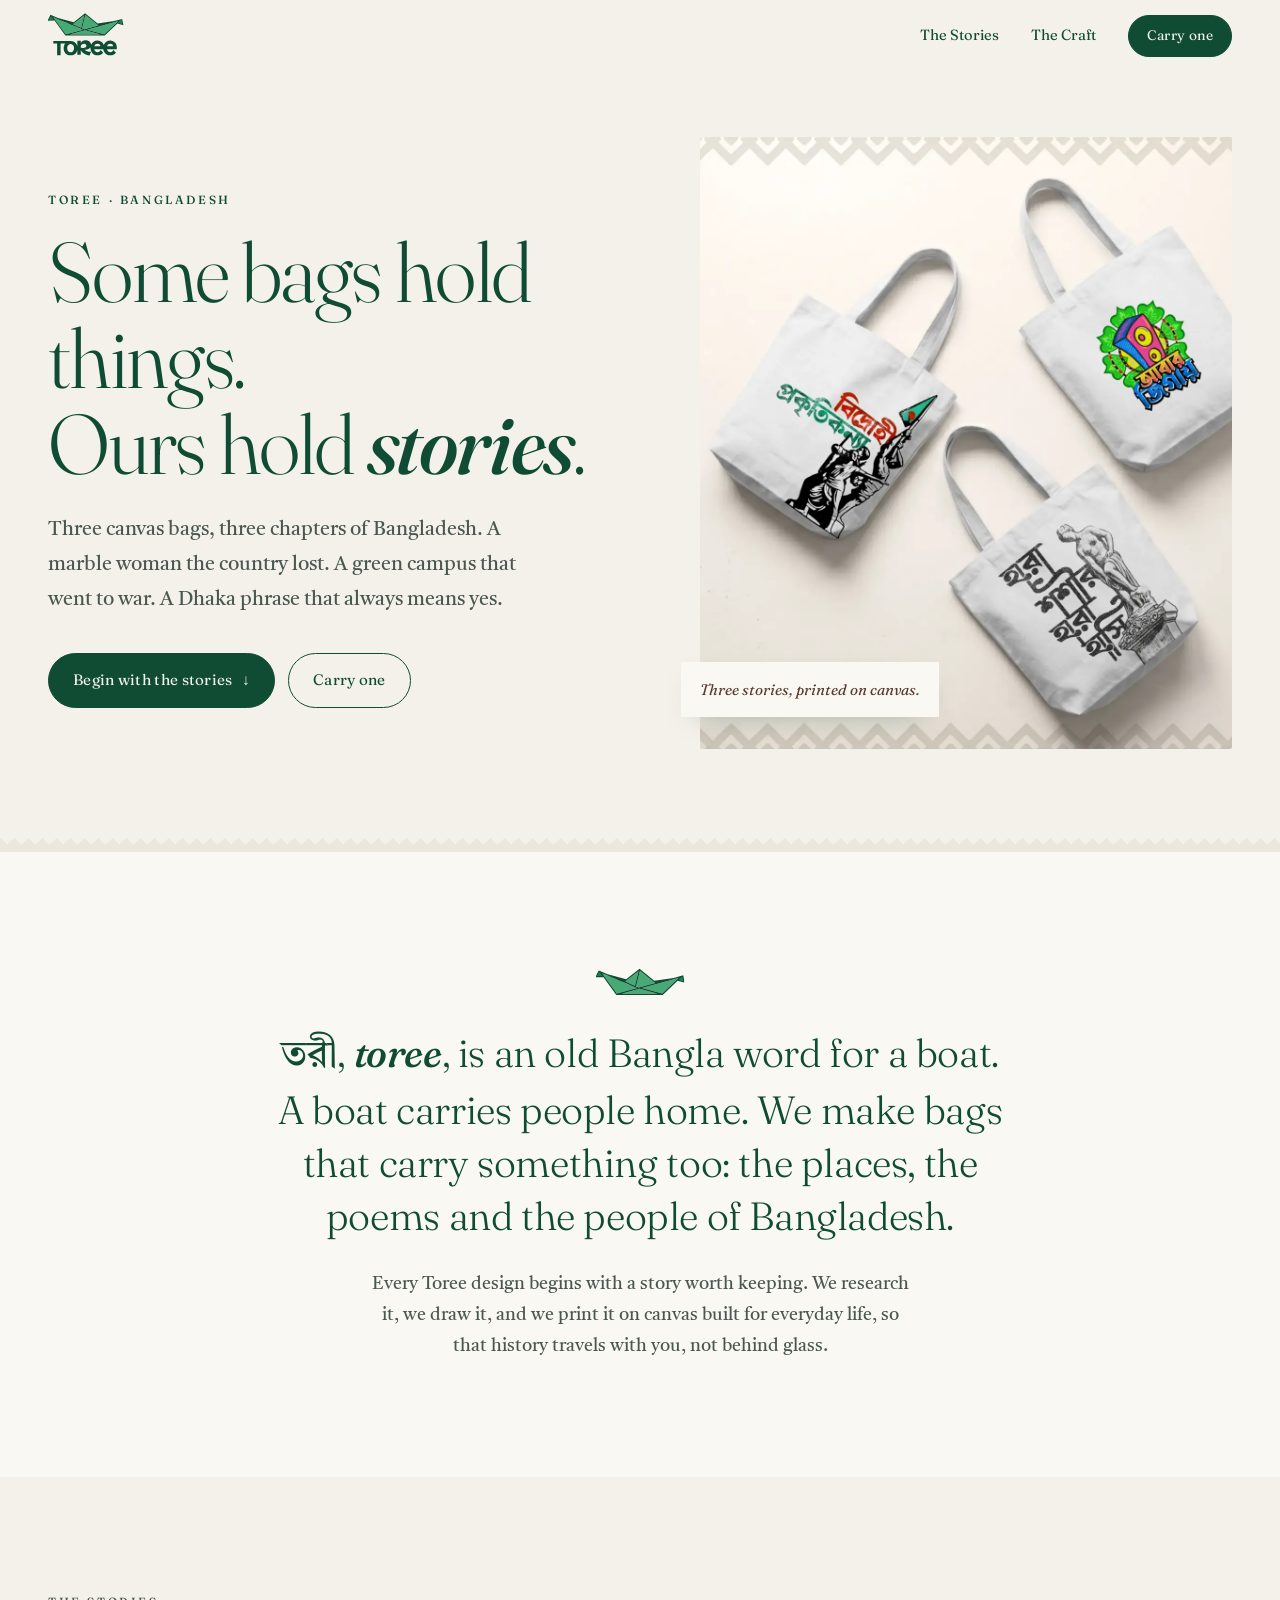
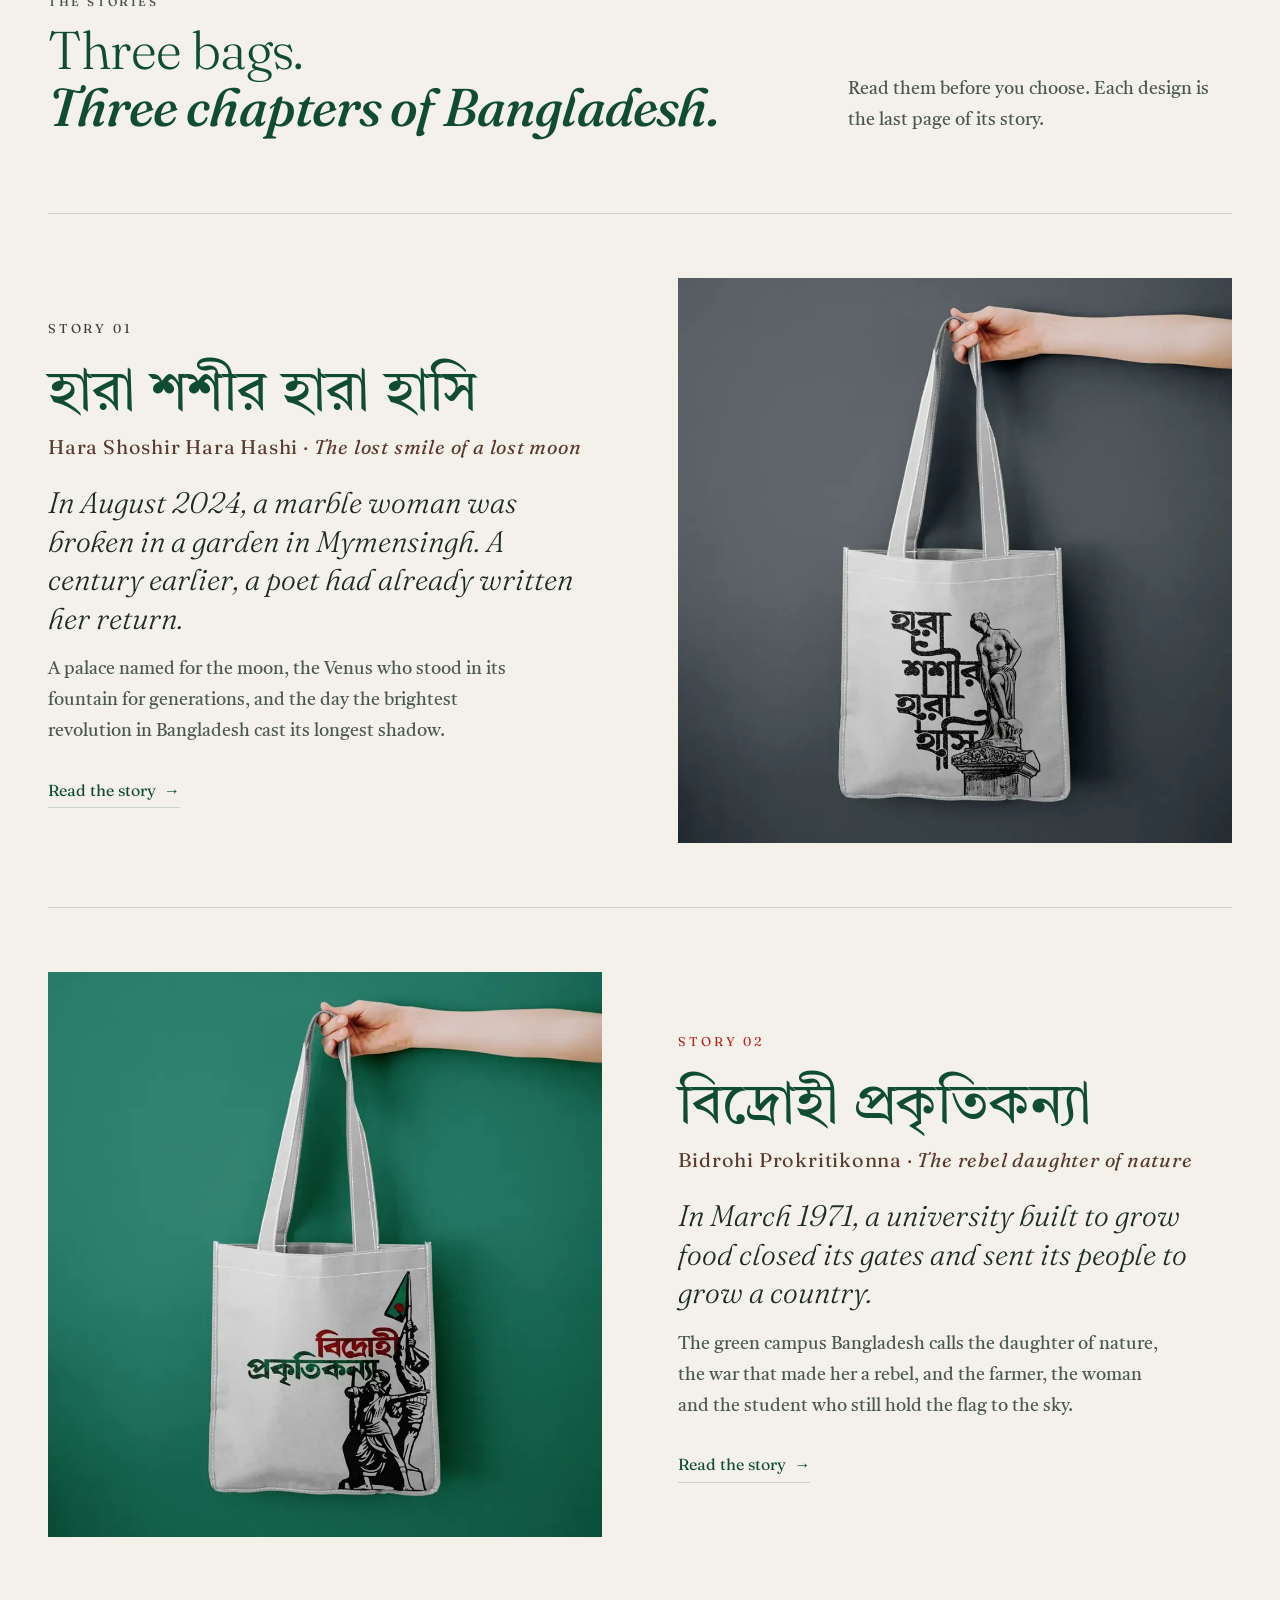
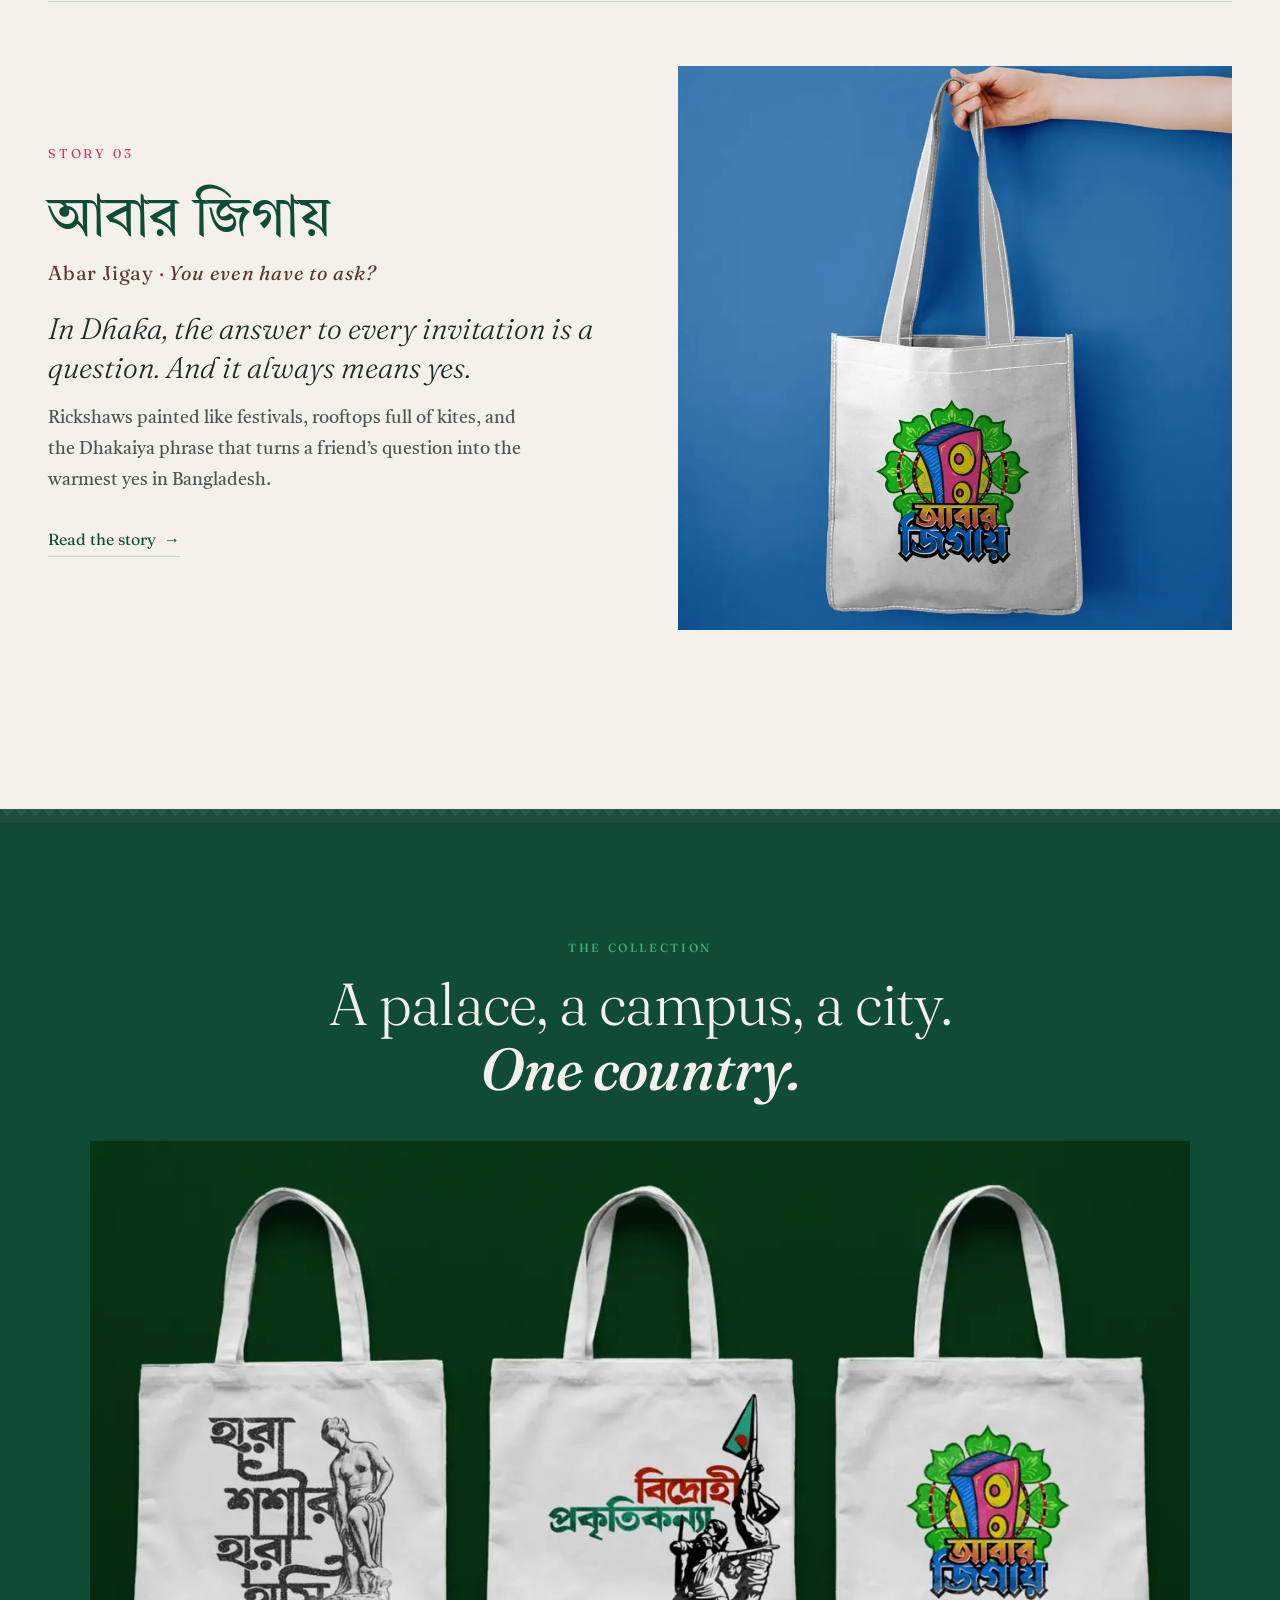
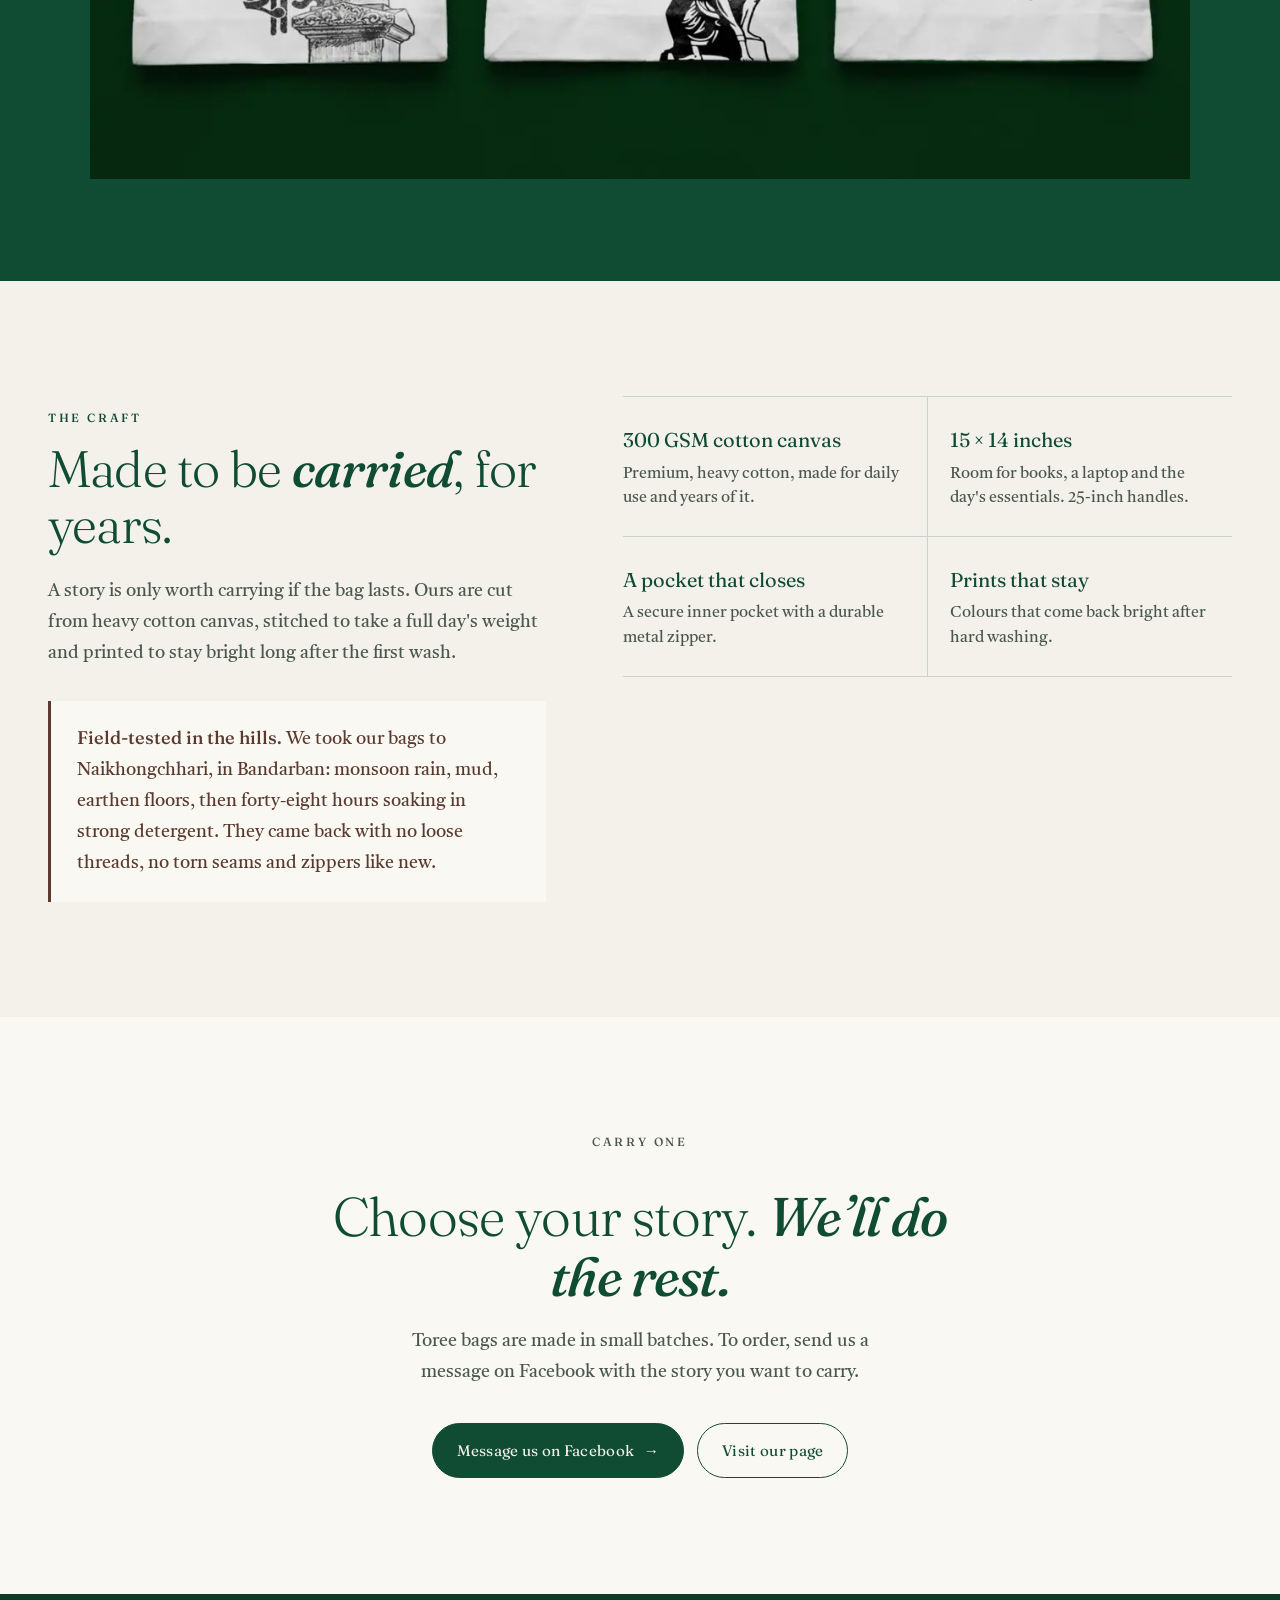
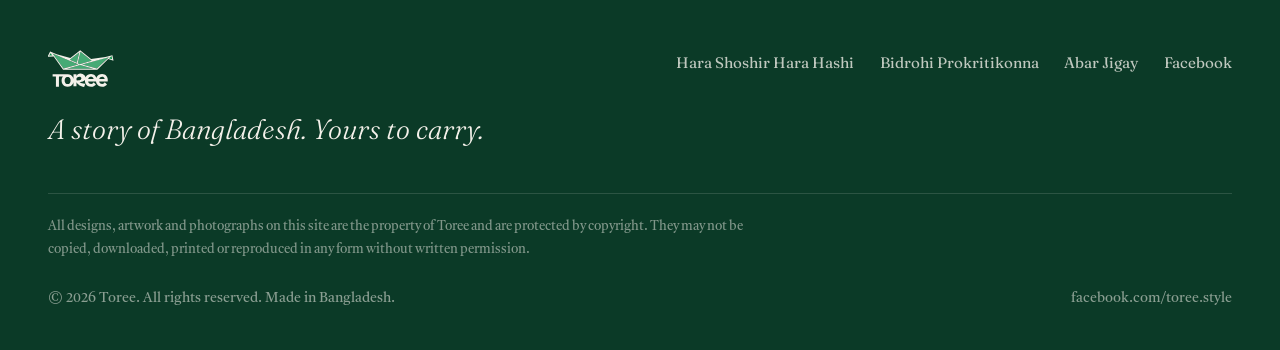
==== commit 55e2f81b: "Return to the previous design and add motion to it Restore the earlier serif, cream and green design" ====
--- a/index.html
+++ b/index.html
@@ -13,19 +13,19 @@
 <link rel="icon" href="assets/logo/toree_logomark.svg" type="image/svg+xml">
 <link rel="preconnect" href="https://fonts.googleapis.com">
 <link rel="preconnect" href="https://fonts.gstatic.com" crossorigin>
-<link href="https://fonts.googleapis.com/css2?family=Instrument+Sans:wght@400..600&family=Tiro+Bangla:ital@0;1&display=swap" rel="stylesheet">
+<link href="https://fonts.googleapis.com/css2?family=Fraunces:ital,opsz,wght@0,9..144,300..600;1,9..144,300..600&family=Tiro+Bangla:ital@0;1&display=swap" rel="stylesheet">
 <link rel="stylesheet" href="assets/css/site.css">
 </head>
 <body>
 <a class="skip" href="#main">Skip to content</a>
 <header class="site-header">
   <div class="wrap">
-    <a class="brand" href="index.html" aria-label="Toree, home"><img src="assets/logo/toree_full-logo.svg" alt="Toree" width="66" height="40"></a>
+    <a class="brand" href="index.html" aria-label="Toree, home"><img src="assets/logo/toree_full-logo.svg" alt="Toree" width="76" height="46"></a>
     <button class="nav-toggle" aria-expanded="false" aria-controls="site-nav" aria-label="Menu"><span></span><span></span><span></span></button>
     <nav class="nav" id="site-nav" aria-label="Main">
-      <a href="index.html#stories">Stories</a>
-      <a href="index.html#craft">Craft</a>
-      <a class="btn small" href="index.html#order">Order</a>
+      <a href="index.html#stories">The Stories</a>
+      <a href="index.html#craft">The Craft</a>
+      <a class="btn small" href="index.html#order">Carry one</a>
     </nav>
   </div>
 </header>
@@ -33,91 +33,102 @@
 <section class="hero">
   <div class="wrap">
     <div>
-      <h1><span class="line"><span style="--i:0">Some bags hold things.</span></span><span class="line"><span style="--i:1">Ours hold stories.</span></span></h1>
-      <ul class="hero-list"><li class="fade-in" style="--i:4"><a href="stories/hara-shoshi.html" data-story="hara-shoshi" class="active"><span class="bn" lang="bn">হারা শশীর হারা হাসি</span><span class="ro">Hara Shoshir Hara Hashi</span></a></li><li class="fade-in" style="--i:5"><a href="stories/bidrohi-prokritikonna.html" data-story="bidrohi-prokritikonna"><span class="bn" lang="bn">বিদ্রোহী প্রকৃতিকন্যা</span><span class="ro">Bidrohi Prokritikonna</span></a></li><li class="fade-in" style="--i:6"><a href="stories/abar-jigay.html" data-story="abar-jigay"><span class="bn" lang="bn">আবার জিগায়</span><span class="ro">Abar Jigay</span></a></li></ul>
+      <p class="eyebrow intro" style="--i:0">Toree &middot; Bangladesh</p>
+      <h1><span class="line"><span style="--i:1">Some bags hold things.</span></span><span class="line"><span style="--i:2">Ours hold <em>stories</em>.</span></span></h1>
+      <p class="lede intro" style="--i:4">Three canvas bags, three chapters of Bangladesh. A marble woman the country lost. A green campus that went to war. A Dhaka phrase that always means yes.</p>
+      <div class="actions intro" style="--i:5">
+        <a class="btn" href="#stories">Begin with the stories <span class="arrow" aria-hidden="true">&darr;</span></a>
+        <a class="btn ghost" href="#order">Carry one</a>
+      </div>
     </div>
-    <div>
-      <div class="hero-stage unveil"><img src="assets/img/hara-shoshi-life.webp" alt="A woman seated on a wooden chair with the Hara Shoshir Hara Hashi tote resting against her knee" data-story="hara-shoshi" class="on" fetchpriority="high"><img src="assets/img/bidrohi-prokritikonna-life.webp" alt="A woman in a green salwar kameez carrying the Bidrohi Prokritikonna tote on her shoulder" data-story="bidrohi-prokritikonna" loading="lazy"><img src="assets/img/abar-jigay-life.webp" alt="A woman in a cream sari carrying the Abar Jigay tote" data-story="abar-jigay" loading="lazy"></div>
-      <p class="hero-note fade-in" style="--i:8">Point at a title to see its bag.</p>
-    </div>
+    <figure class="hero-figure">
+      <div class="unveil"><img src="assets/img/home-hero.webp" alt="The three Toree tote bags laid out on linen" fetchpriority="high"></div>
+      <figcaption class="intro" style="--i:8">Three stories, printed on canvas.</figcaption>
+    </figure>
   </div>
 </section>
+<div class="chevrons" aria-hidden="true"></div>
 <section class="manifesto">
-  <div class="wrap">
-    <img class="boat" src="assets/logo/toree_logomark.svg" alt="" width="104" height="32">
-    <div>
-      <p class="big"><span lang="bn">তরী</span>, toree, is an old Bangla word for a boat. A boat carries people home. Our bags carry something too: the places, the poems and the people of Bangladesh.</p>
-      <p class="small">Every Toree design begins with a story worth keeping. We research it, draw it and print it on canvas made for everyday life, so history travels with you instead of staying behind glass.</p>
-    </div>
+  <div class="wrap reveal">
+    <img class="boat" src="assets/logo/toree_logomark.svg" alt="" width="88" height="27">
+    <p class="big"><span lang="bn">তরী</span>, <em>toree</em>, is an old Bangla word for a boat. A boat carries people home. We make bags that carry something too: the places, the poems and the people of Bangladesh.</p>
+    <p class="small">Every Toree design begins with a story worth keeping. We research it, we draw it, and we print it on canvas built for everyday life, so that history travels with you, not behind glass.</p>
   </div>
 </section>
 <section class="stories" id="stories">
   <div class="wrap">
-    <div class="stories-head">
-      <h2>Read the story,<br>then choose the bag.</h2>
-      <p>Three designs, three chapters of Bangladesh. Each bag is the last page of its story.</p>
+    <div class="section-head reveal">
+      <div><p class="eyebrow">The Stories</p><h2>Three bags.<br><em>Three chapters of Bangladesh.</em></h2></div>
+      <p>Read them before you choose. Each design is the last page of its story.</p>
     </div>
-    <div class="story-grid">
-<a class="story-card" href="stories/hara-shoshi.html" data-story="hara-shoshi">
-  <div class="media"><img src="assets/img/hara-shoshi-hand.webp" alt="The Hara Shoshir Hara Hashi tote held up against a slate grey wall" loading="lazy" style="view-transition-name: vt-hara-shoshi"></div>
-  <h3><span class="bn" lang="bn">হারা শশীর হারা হাসি</span><span class="ro">Hara Shoshir Hara Hashi</span></h3>
-  <p class="hook">In August 2024, a marble woman was broken in a garden in Mymensingh. A century earlier, a poet had already written her return.</p>
-  <span class="text-link">Read the story</span>
-  <span class="bar" aria-hidden="true"></span>
-</a>
-<a class="story-card" href="stories/bidrohi-prokritikonna.html" data-story="bidrohi-prokritikonna">
-  <div class="media"><img src="assets/img/bidrohi-prokritikonna-hand.webp" alt="The Bidrohi Prokritikonna tote held up against a deep green wall" loading="lazy" style="view-transition-name: vt-bidrohi-prokritikonna"></div>
-  <h3><span class="bn" lang="bn">বিদ্রোহী প্রকৃতিকন্যা</span><span class="ro">Bidrohi Prokritikonna</span></h3>
-  <p class="hook">In March 1971, a university built to grow food closed its gates and sent its people to grow a country.</p>
-  <span class="text-link">Read the story</span>
-  <span class="bar" aria-hidden="true"></span>
-</a>
-<a class="story-card" href="stories/abar-jigay.html" data-story="abar-jigay">
-  <div class="media"><img src="assets/img/abar-jigay-hand.webp" alt="The Abar Jigay tote held up against a bright blue wall" loading="lazy" style="view-transition-name: vt-abar-jigay"></div>
-  <h3><span class="bn" lang="bn">আবার জিগায়</span><span class="ro">Abar Jigay</span></h3>
-  <p class="hook">In Dhaka, the answer to every invitation is a question. And it always means yes.</p>
-  <span class="text-link">Read the story</span>
-  <span class="bar" aria-hidden="true"></span>
-</a>
-    </div>
+    <article class="story-card" data-accent="graphite">
+  <a class="story-media reveal" href="stories/hara-shoshi.html" tabindex="-1" aria-hidden="true"><img src="assets/img/hara-shoshi-hand.webp" alt="" loading="lazy" style="view-transition-name: vt-hara-shoshi"></a>
+  <div class="reveal">
+    <span class="story-num">STORY 01</span>
+    <h3><span class="bn" lang="bn">হারা শশীর হারা হাসি</span><span class="ro">Hara Shoshir Hara Hashi &middot; <em>The lost smile of a lost moon</em></span></h3>
+    <p class="hook">In August 2024, a marble woman was broken in a garden in Mymensingh. A century earlier, a poet had already written her return.</p>
+    <p class="summary">A palace named for the moon, the Venus who stood in its fountain for generations, and the day the brightest revolution in Bangladesh cast its longest shadow.</p>
+    <a class="link-arrow" href="stories/hara-shoshi.html">Read the story <span class="arrow" aria-hidden="true">&rarr;</span></a>
+  </div>
+</article>
+<article class="story-card" data-accent="red">
+  <a class="story-media reveal" href="stories/bidrohi-prokritikonna.html" tabindex="-1" aria-hidden="true"><img src="assets/img/bidrohi-prokritikonna-hand.webp" alt="" loading="lazy" style="view-transition-name: vt-bidrohi-prokritikonna"></a>
+  <div class="reveal">
+    <span class="story-num">STORY 02</span>
+    <h3><span class="bn" lang="bn">বিদ্রোহী প্রকৃতিকন্যা</span><span class="ro">Bidrohi Prokritikonna &middot; <em>The rebel daughter of nature</em></span></h3>
+    <p class="hook">In March 1971, a university built to grow food closed its gates and sent its people to grow a country.</p>
+    <p class="summary">The green campus Bangladesh calls the daughter of nature, the war that made her a rebel, and the farmer, the woman and the student who still hold the flag to the sky.</p>
+    <a class="link-arrow" href="stories/bidrohi-prokritikonna.html">Read the story <span class="arrow" aria-hidden="true">&rarr;</span></a>
+  </div>
+</article>
+<article class="story-card" data-accent="pink">
+  <a class="story-media reveal" href="stories/abar-jigay.html" tabindex="-1" aria-hidden="true"><img src="assets/img/abar-jigay-hand.webp" alt="" loading="lazy" style="view-transition-name: vt-abar-jigay"></a>
+  <div class="reveal">
+    <span class="story-num">STORY 03</span>
+    <h3><span class="bn" lang="bn">আবার জিগায়</span><span class="ro">Abar Jigay &middot; <em>You even have to ask?</em></span></h3>
+    <p class="hook">In Dhaka, the answer to every invitation is a question. And it always means yes.</p>
+    <p class="summary">Rickshaws painted like festivals, rooftops full of kites, and the Dhakaiya phrase that turns a friend’s question into the warmest yes in Bangladesh.</p>
+    <a class="link-arrow" href="stories/abar-jigay.html">Read the story <span class="arrow" aria-hidden="true">&rarr;</span></a>
+  </div>
+</article>
   </div>
 </section>
+<div class="chevrons on-green" aria-hidden="true"></div>
 <section class="band">
-  <div class="wrap">
-    <h2>A palace, a campus, a city.<br>One country.</h2>
-    <p>All three are printed on the same heavy white canvas, so the story is what sets them apart.</p>
+  <div class="wrap reveal">
+    <p class="eyebrow">The Collection</p>
+    <h2>A palace, a campus, a city.<br><em>One country.</em></h2>
+    <img src="assets/img/home-three.webp" alt="The three Toree tote bags side by side on a green background" loading="lazy">
   </div>
-  <img src="assets/img/home-three.webp" alt="The three Toree tote bags side by side on a green background" loading="lazy">
 </section>
 <section class="craft" id="craft">
   <div class="wrap">
-    <div>
-      <h2>Made to be carried for years.</h2>
-      <p class="intro">A story is only worth carrying if the bag lasts. Ours are cut from heavy cotton canvas, stitched to take a full day’s weight and printed to stay bright long after the first wash.</p>
-      <p class="field-note">We field-tested them in Naikhongchhari, Bandarban: monsoon rain, mud, earthen floors, then forty-eight hours soaking in strong detergent. They came back with no loose threads, no torn seams and zippers like new.</p>
+    <div class="reveal">
+      <p class="eyebrow">The Craft</p>
+      <h2>Made to be <em>carried</em>, for years.</h2>
+      <p class="intro-text">A story is only worth carrying if the bag lasts. Ours are cut from heavy cotton canvas, stitched to take a full day's weight and printed to stay bright long after the first wash.</p>
+      <div class="field-note"><b>Field-tested in the hills.</b> We took our bags to Naikhongchhari, in Bandarban: monsoon rain, mud, earthen floors, then forty-eight hours soaking in strong detergent. They came back with no loose threads, no torn seams and zippers like new.</div>
     </div>
-    <dl class="specs"><div class="spec"><dt>300 GSM cotton canvas</dt><dd>Premium, heavy cotton, made for daily use and years of it.</dd></div><div class="spec"><dt>15 × 14 inches</dt><dd>Room for books, a laptop and the day’s essentials. 25-inch handles.</dd></div><div class="spec"><dt>A pocket that closes</dt><dd>A secure inner pocket with a durable metal zipper.</dd></div><div class="spec"><dt>Prints that stay</dt><dd>Colours that come back bright after hard washing.</dd></div></dl>
+    <div class="specs reveal"><div class="spec"><b>300 GSM cotton canvas</b><span>Premium, heavy cotton, made for daily use and years of it.</span></div><div class="spec"><b>15 × 14 inches</b><span>Room for books, a laptop and the day's essentials. 25-inch handles.</span></div><div class="spec"><b>A pocket that closes</b><span>A secure inner pocket with a durable metal zipper.</span></div><div class="spec"><b>Prints that stay</b><span>Colours that come back bright after hard washing.</span></div></div>
   </div>
 </section>
 <section class="order" id="order">
-  <div class="wrap">
-    <h2>Choose your story.<br>We’ll make it yours.</h2>
-    <div>
-      <p>Toree bags are made in small batches. To order, send us a message on Facebook with the story you want to carry.</p>
-      <div class="actions">
-        <a class="btn" href="https://m.me/toree.style" target="_blank" rel="noopener">Message us on Facebook</a>
-        <a class="btn ghost" href="https://www.facebook.com/toree.style" target="_blank" rel="noopener">Visit our page</a>
-      </div>
+  <div class="wrap reveal">
+    <p class="eyebrow">Carry one</p>
+    <h2>Choose your story. <em>We’ll do the rest.</em></h2>
+    <p>Toree bags are made in small batches. To order, send us a message on Facebook with the story you want to carry.</p>
+    <div class="actions">
+      <a class="btn" href="https://m.me/toree.style" target="_blank" rel="noopener">Message us on Facebook <span class="arrow" aria-hidden="true">&rarr;</span></a>
+      <a class="btn ghost" href="https://www.facebook.com/toree.style" target="_blank" rel="noopener">Visit our page</a>
     </div>
   </div>
 </section>
 </main>
-<div class="chevrons" aria-hidden="true"></div>
 <footer class="site-footer">
   <div class="wrap">
     <div class="top">
       <div>
-        <img class="logo-light" src="assets/logo/toree_full-logo-light.svg" alt="Toree" width="63" height="38">
+        <img class="logo-light" src="assets/logo/toree_full-logo-light.svg" alt="Toree" width="66" height="40">
         <p class="sign">A story of Bangladesh. Yours to carry.</p>
       </div>
       <nav aria-label="Stories"><a href="stories/hara-shoshi.html">Hara Shoshir Hara Hashi</a><a href="stories/bidrohi-prokritikonna.html">Bidrohi Prokritikonna</a><a href="stories/abar-jigay.html">Abar Jigay</a><a href="https://www.facebook.com/toree.style" rel="noopener" target="_blank">Facebook</a></nav>
--- a/assets/css/site.css
+++ b/assets/css/site.css
@@ -1,302 +1,366 @@
-/* Toree: story-first canvas bags from Bangladesh
-   Modern, minimal. The Bangla titles are the one loud thing; everything else stays quiet. */
-
-@view-transition { navigation: auto; }
-
+/* Toree: story-first canvas bags from Bangladesh */
 :root {
-  /* palette: brand greens on bare canvas */
-  --canvas: #f2f3ee;      /* undyed cotton canvas, slightly cool */
-  --canvas-2: #e7e9e1;    /* shadowed canvas */
-  --ink: #102a1f;         /* green-black, derived from the brand forest */
-  --forest: #0f4c33;      /* brand primary */
-  --leaf: #46aa75;        /* brand light green, used sparingly */
-  --stone: #6b766f;       /* muted text */
-  --line: rgba(16, 42, 31, .14);
-  --story: var(--forest); /* each story page swaps this for its own colour */
-
-  --sans: "Instrument Sans", "Helvetica Neue", Arial, sans-serif;
-  --bangla: "Tiro Bangla", serif;   /* Bangla titles, and story body (it carries both scripts) */
-
-  --gutter: clamp(1.25rem, 4vw, 3.5rem);
-  --max: 1320px;
-  --measure: 34rem;
-  --ease: cubic-bezier(.22, .8, .2, 1);
-  --ease-in-out: cubic-bezier(.65, 0, .35, 1);
+  --green-900: #0b3a27;
+  --green-800: #0f4c33;
+  --green-500: #46aa75;
+  --green-600: #069447;
+  --cream: #f4f1ea;
+  --cream-2: #ebe6db;
+  --paper: #faf8f3;
+  --cocoa: #5a3a2e;
+  --ink: #1d2b24;
+  --ink-soft: #4a5750;
+  --line: rgba(15, 76, 51, .18);
+  --accent: var(--green-600);
+
+  --display: "Fraunces", "Tiro Bangla", Georgia, serif;
+  --text: "Tiro Bangla", "Fraunces", Georgia, serif;
+
+  --gutter: clamp(1rem, 4vw, 3rem);
+  --max: 1240px;
+  --measure: 36rem;
+  --ease: cubic-bezier(.2, .7, .2, 1);
 }
 
 *, *::before, *::after { box-sizing: border-box; }
-html { -webkit-text-size-adjust: 100%; }
+html { -webkit-text-size-adjust: 100%; scroll-behavior: smooth; }
 body {
   margin: 0;
-  background: var(--canvas);
+  background: var(--cream);
   color: var(--ink);
-  font-family: var(--sans);
-  font-size: clamp(1rem, .96rem + .2vw, 1.1rem);
-  line-height: 1.6;
+  font-family: var(--text);
+  font-size: clamp(1.02rem, .96rem + .25vw, 1.14rem);
+  line-height: 1.7;
+  text-rendering: optimizeLegibility;
   -webkit-font-smoothing: antialiased;
   overflow-x: hidden;
 }
-img {
-  display: block; max-width: 100%; height: auto;
-  -webkit-user-drag: none; user-select: none; -webkit-user-select: none; -webkit-touch-callout: none;
-}
+img { display: block; max-width: 100%; height: auto; -webkit-user-drag: none; user-select: none; -webkit-user-select: none; -webkit-touch-callout: none; }
 a { color: inherit; }
-::selection { background: var(--forest); color: var(--canvas); }
-:focus-visible { outline: 2px solid var(--leaf); outline-offset: 3px; border-radius: 2px; }
-[lang="bn"] { font-family: var(--bangla); }
+::selection { background: var(--green-800); color: var(--cream); }
+:focus-visible { outline: 2px solid var(--green-600); outline-offset: 3px; }
+[lang="bn"] { font-family: "Tiro Bangla", serif; }
 
 .wrap { width: min(var(--max), 100% - 2 * var(--gutter)); margin-inline: auto; }
-.skip { position: absolute; left: -999px; top: 0; background: var(--forest); color: var(--canvas); padding: .6rem 1rem; z-index: 99; }
+.eyebrow {
+  font-family: var(--display);
+  font-size: .74rem;
+  letter-spacing: .22em;
+  text-transform: uppercase;
+  color: var(--green-800);
+  font-weight: 500;
+}
+.skip { position: absolute; left: -999px; top: 0; background: var(--green-800); color: var(--cream); padding: .6rem 1rem; z-index: 99; }
 .skip:focus { left: 1rem; top: 1rem; }
 
 /* ---------- Header ---------- */
-.site-header { position: sticky; top: 0; z-index: 40; background: color-mix(in srgb, var(--canvas) 90%, transparent); backdrop-filter: blur(12px); -webkit-backdrop-filter: blur(12px); }
-.site-header::after { content: ""; position: absolute; left: 0; right: 0; bottom: 0; height: 1px; background: var(--line); transform: scaleX(0); transform-origin: left; transition: transform .6s var(--ease); }
-.site-header.scrolled::after { transform: scaleX(1); }
-.site-header .wrap { display: flex; align-items: center; justify-content: space-between; height: 68px; }
-.brand { display: flex; text-decoration: none; }
-.brand img { height: 40px; width: auto; }
-.nav { display: flex; align-items: center; gap: clamp(1.2rem, 3vw, 2.6rem); font-size: .95rem; }
-.nav a { text-decoration: none; position: relative; }
-.nav a:not(.btn) { background: linear-gradient(currentColor, currentColor) left bottom / 0 1px no-repeat; transition: background-size .4s var(--ease); padding-block: .2rem; }
-.nav a:not(.btn):hover, .nav a[aria-current="page"] { background-size: 100% 1px; }
-.nav-toggle { display: none; background: none; border: 0; padding: .5rem; margin-right: -.5rem; cursor: pointer; color: var(--ink); }
-.nav-toggle span { display: block; width: 22px; height: 1.5px; background: currentColor; margin: 5px 0; transition: transform .35s var(--ease), opacity .2s; }
-
-/* reading progress, story pages only */
-.progress { position: fixed; top: 0; left: 0; right: 0; height: 2px; background: var(--story); transform: scaleX(0); transform-origin: left; z-index: 60; }
-
-/* ---------- Buttons & links ---------- */
+.site-header {
+  position: sticky; top: 0; z-index: 40;
+  background: color-mix(in srgb, var(--cream) 88%, transparent);
+  backdrop-filter: saturate(1.2) blur(10px);
+  -webkit-backdrop-filter: saturate(1.2) blur(10px);
+  border-bottom: 1px solid transparent;
+  transition: border-color .3s var(--ease);
+}
+.site-header.scrolled { border-bottom-color: var(--line); }
+.site-header .wrap { display: flex; align-items: center; justify-content: space-between; height: 72px; }
+.brand { display: flex; align-items: center; gap: .6rem; text-decoration: none; }
+.brand img { height: 46px; width: auto; }
+.nav { display: flex; align-items: center; gap: clamp(1rem, 2.5vw, 2.2rem); }
+.nav a {
+  font-family: var(--display); font-size: .92rem; text-decoration: none; color: var(--green-800);
+  position: relative; padding-block: .3rem;
+}
+.nav a.btn { color: var(--cream); padding: .5rem 1.1rem; }
+.nav a.btn:hover { color: var(--cream); }
+.nav a:not(.btn)::after {
+  content: ""; position: absolute; left: 0; right: 100%; bottom: 0; height: 1px; background: currentColor;
+  transition: right .35s var(--ease);
+}
+.nav a:not(.btn):hover::after, .nav a[aria-current="page"]::after { right: 0; }
+.nav-toggle { display: none; background: none; border: 0; padding: .5rem; cursor: pointer; color: var(--green-800); }
+.nav-toggle span { display: block; width: 22px; height: 1.5px; background: currentColor; margin: 5px 0; transition: transform .3s var(--ease), opacity .3s; }
+
+/* ---------- Buttons ---------- */
 .btn {
-  display: inline-flex; align-items: center; justify-content: center;
-  font: 500 .95rem/1 var(--sans); letter-spacing: .005em; text-decoration: none; cursor: pointer;
-  padding: .95rem 1.5rem; border-radius: 3px; border: 1px solid var(--forest);
-  background: var(--forest); color: var(--canvas);
-  position: relative; overflow: hidden; isolation: isolate;
-  transition: color .4s var(--ease), border-color .4s var(--ease);
-}
-.btn::before { content: ""; position: absolute; inset: 0; background: var(--ink); transform: translateY(101%); transition: transform .45s var(--ease); z-index: -1; }
-.btn:hover::before { transform: none; }
-.btn.ghost { background: transparent; color: var(--forest); }
-.btn.ghost::before { background: var(--forest); }
-.btn.ghost:hover { color: var(--canvas); }
-.btn.small { padding: .62rem 1rem; font-size: .88rem; }
-.btn.on-dark { background: var(--canvas); color: var(--forest); border-color: var(--canvas); }
-.btn.on-dark::before { background: var(--leaf); }
-.btn.on-dark:hover { color: var(--ink); border-color: var(--leaf); }
-.text-link { font-weight: 500; text-decoration: none; background: linear-gradient(currentColor, currentColor) left bottom / 100% 1px no-repeat; padding-bottom: .15rem; transition: background-size .45s var(--ease); }
-.text-link:hover { background-size: 0 1px; background-position: right bottom; }
-
-/* ---------- Load sequence (one orchestrated moment) ---------- */
-.line { display: block; overflow: hidden; padding-bottom: .08em; margin-bottom: -.08em; }
-.line > span { display: inline-block; animation: rise 1.1s var(--ease) both; animation-delay: calc(var(--i, 0) * 90ms + 150ms); }
+  display: inline-flex; align-items: center; gap: .6rem;
+  font-family: var(--display); font-size: .95rem; letter-spacing: .02em;
+  text-decoration: none; cursor: pointer;
+  padding: .85rem 1.5rem; border-radius: 999px;
+  border: 1px solid var(--green-800);
+  background: var(--green-800); color: var(--cream);
+  transition: background .3s var(--ease), color .3s var(--ease), transform .3s var(--ease);
+}
+.btn:hover { background: var(--green-900); transform: translateY(-1px); }
+.btn.ghost { background: transparent; color: var(--green-800); }
+.btn.ghost:hover { background: var(--green-800); color: var(--cream); }
+.btn.small { padding: .5rem 1.1rem; font-size: .86rem; }
+.btn.light { background: var(--cream); color: var(--green-800); border-color: var(--cream); }
+.btn.light:hover { background: transparent; color: var(--cream); }
+.btn .arrow { transition: transform .3s var(--ease); }
+.btn:hover .arrow, .link-arrow:hover .arrow { transform: translateX(4px); }
+.link-arrow {
+  font-family: var(--display); color: var(--green-800); text-decoration: none; font-size: 1rem;
+  display: inline-flex; gap: .5rem; align-items: center; border-bottom: 1px solid var(--line); padding-bottom: .2rem;
+}
+.link-arrow .arrow { transition: transform .3s var(--ease); }
+
+/* ---------- Home: hero ---------- */
+.hero { padding-block: clamp(2rem, 5vw, 4.5rem) clamp(3rem, 7vw, 6rem); }
+.hero .wrap { display: grid; grid-template-columns: 1.05fr .95fr; gap: clamp(2rem, 5vw, 5rem); align-items: center; }
+.hero h1 {
+  font-family: var(--display); font-weight: 300; font-optical-sizing: auto;
+  font-size: clamp(2.7rem, 1.6rem + 4.6vw, 5.6rem); line-height: 1.02; letter-spacing: -.02em;
+  color: var(--green-800); margin: 1.2rem 0 1.6rem;
+}
+.hero h1 em { font-style: italic; font-weight: 500; }
+.hero p.lede { font-size: clamp(1.08rem, 1rem + .35vw, 1.28rem); color: var(--ink-soft); max-width: 31rem; margin: 0 0 2.2rem; }
+.hero .actions { display: flex; flex-wrap: wrap; gap: .8rem; }
+.hero-figure { position: relative; margin: 0; }
+.hero-figure img { border-radius: 2px; aspect-ratio: 4 / 4.6; object-fit: cover; width: 100%; }
+.hero-figure figcaption {
+  position: absolute; left: -1.2rem; bottom: 2rem; background: var(--paper); padding: .9rem 1.2rem;
+  font-family: var(--display); font-style: italic; color: var(--cocoa); font-size: .95rem;
+  box-shadow: 0 10px 30px -18px rgba(15, 76, 51, .5);
+}
+
+/* chevron band, from the brand's printed materials */
+.chevrons {
+  height: 14px;
+  background:
+    linear-gradient(135deg, var(--cream) 25%, transparent 25%) -7px 0 / 14px 14px,
+    linear-gradient(225deg, var(--cream) 25%, transparent 25%) -7px 0 / 14px 14px,
+    var(--cream-2);
+  opacity: .9;
+}
+.chevrons.on-green {
+  background:
+    linear-gradient(135deg, var(--green-800) 25%, transparent 25%) -7px 0 / 14px 14px,
+    linear-gradient(225deg, var(--green-800) 25%, transparent 25%) -7px 0 / 14px 14px,
+    var(--green-900);
+}
+
+/* ---------- Home: manifesto ---------- */
+.manifesto { padding-block: clamp(4rem, 9vw, 8rem); background: var(--paper); text-align: center; }
+.manifesto .boat { width: 88px; margin: 0 auto 2rem; }
+.manifesto p.big {
+  font-family: var(--display); font-weight: 300; font-size: clamp(1.5rem, 1.1rem + 1.7vw, 2.5rem);
+  line-height: 1.35; color: var(--green-800); max-width: 46rem; margin: 0 auto 1.6rem; letter-spacing: -.01em;
+}
+.manifesto p.big em { font-weight: 500; }
+.manifesto p.small { max-width: 34rem; margin: 0 auto; color: var(--ink-soft); }
+
+/* ---------- Home: stories ---------- */
+.stories { padding-block: clamp(4rem, 9vw, 8rem); }
+.section-head { display: flex; justify-content: space-between; align-items: end; gap: 2rem; margin-bottom: clamp(2.5rem, 6vw, 5rem); flex-wrap: wrap; }
+.section-head h2 {
+  font-family: var(--display); font-weight: 300; font-size: clamp(2rem, 1.4rem + 2.4vw, 3.4rem);
+  line-height: 1.08; color: var(--green-800); margin: .6rem 0 0; letter-spacing: -.015em;
+}
+.section-head h2 em { font-weight: 500; }
+.section-head p { max-width: 24rem; color: var(--ink-soft); margin: 0; }
+
+.story-card {
+  display: grid; grid-template-columns: 1fr 1fr; gap: clamp(2rem, 6vw, 6rem); align-items: center;
+  padding-block: clamp(2.5rem, 5vw, 4.5rem); border-top: 1px solid var(--line);
+}
+.story-card:nth-child(even) .story-media { order: 2; }
+.story-media { position: relative; overflow: hidden; display: block; }
+.story-media img { width: 100%; aspect-ratio: 1 / 1.02; object-fit: cover; transition: transform 1.2s var(--ease); }
+.story-card:hover .story-media img { transform: scale(1.035); }
+.story-num { font-family: var(--display); font-size: .8rem; letter-spacing: .22em; color: var(--accent); }
+.story-card h3 { margin: .9rem 0 .3rem; font-weight: 400; line-height: 1.15; }
+.story-card h3 .bn { display: block; font-family: "Tiro Bangla", serif; font-size: clamp(2.2rem, 1.6rem + 2.4vw, 3.6rem); color: var(--green-800); line-height: 1.3; }
+.story-card h3 .ro { display: block; font-family: var(--display); font-size: clamp(1.05rem, 1rem + .3vw, 1.25rem); letter-spacing: .04em; color: var(--cocoa); margin-top: .3rem; }
+.story-card .hook {
+  font-family: var(--display); font-style: italic; font-weight: 300;
+  font-size: clamp(1.3rem, 1.05rem + 1vw, 1.85rem); line-height: 1.3; color: var(--ink); margin: 1.6rem 0 1rem;
+}
+.story-card .summary { color: var(--ink-soft); margin: 0 0 1.8rem; max-width: 30rem; }
+.story-card[data-accent="graphite"] { --accent: #3b3b3b; }
+.story-card[data-accent="red"] { --accent: #b3261e; }
+.story-card[data-accent="pink"] { --accent: #d6336c; }
+
+/* ---------- Home: band ---------- */
+.band { background: var(--green-800); color: var(--cream); padding-block: clamp(4rem, 8vw, 7rem); text-align: center; overflow: hidden; }
+.band h2 { font-family: var(--display); font-weight: 300; font-size: clamp(2rem, 1.3rem + 3vw, 3.8rem); line-height: 1.1; margin: .8rem 0 2.5rem; letter-spacing: -.015em; }
+.band h2 em { font-weight: 500; }
+.band .eyebrow { color: var(--green-500); }
+.band img { width: min(1100px, 100%); margin: 0 auto; }
+
+/* ---------- Craft ---------- */
+.craft { padding-block: clamp(4rem, 9vw, 8rem); }
+.craft .wrap { display: grid; grid-template-columns: .9fr 1.1fr; gap: clamp(2.5rem, 6vw, 6rem); align-items: start; }
+.craft h2 { font-family: var(--display); font-weight: 300; font-size: clamp(2rem, 1.4rem + 2.4vw, 3.2rem); line-height: 1.1; color: var(--green-800); margin: .8rem 0 1.4rem; letter-spacing: -.015em; }
+.craft h2 em { font-weight: 500; }
+.craft .intro-text { color: var(--ink-soft); }
+.specs { display: grid; grid-template-columns: 1fr 1fr; gap: 0; border-top: 1px solid var(--line); }
+.spec { padding: 1.6rem 1.4rem 1.6rem 0; border-bottom: 1px solid var(--line); }
+.spec:nth-child(odd) { border-right: 1px solid var(--line); }
+.spec:nth-child(even) { padding-left: 1.4rem; }
+.spec b { display: block; font-family: var(--display); font-weight: 400; font-size: 1.25rem; color: var(--green-800); margin-bottom: .3rem; }
+.spec span { color: var(--ink-soft); font-size: .98rem; line-height: 1.55; display: block; }
+.field-note { margin-top: 2rem; padding: 1.4rem 1.6rem; background: var(--paper); border-left: 3px solid var(--cocoa); color: var(--cocoa); }
+.field-note b { font-family: var(--display); font-weight: 500; }
+
+/* ---------- Order ---------- */
+.order { background: var(--paper); padding-block: clamp(4rem, 9vw, 8rem); text-align: center; }
+.order h2 { font-family: var(--display); font-weight: 300; font-size: clamp(2rem, 1.4rem + 2.6vw, 3.4rem); line-height: 1.1; color: var(--green-800); margin: .8rem auto 1.2rem; max-width: 20ch; letter-spacing: -.015em; }
+.order h2 em { font-weight: 500; }
+.order p { max-width: 32rem; margin: 0 auto 2.2rem; color: var(--ink-soft); }
+.order .actions { display: flex; flex-wrap: wrap; gap: .8rem; justify-content: center; }
+
+/* ---------- Footer ---------- */
+.site-footer { background: var(--green-900); color: rgba(244, 241, 234, .78); padding-block: 3.5rem 2.5rem; font-size: .95rem; }
+.site-footer .top { display: flex; justify-content: space-between; gap: 2rem; flex-wrap: wrap; align-items: start; padding-bottom: 2.5rem; border-bottom: 1px solid rgba(244, 241, 234, .14); }
+.site-footer .sign { font-family: var(--display); font-style: italic; font-weight: 300; font-size: clamp(1.3rem, 1.1rem + .8vw, 1.8rem); color: var(--cream); margin: 1rem 0 0; }
+.site-footer .logo-light { height: 40px; width: auto; }
+.site-footer nav { display: flex; gap: 1.6rem; flex-wrap: wrap; }
+.site-footer nav a { text-decoration: none; font-family: var(--display); }
+.site-footer nav a:hover { color: var(--cream); }
+.site-footer .legal { font-size: .82rem; opacity: .65; margin: 1.4rem 0 0; max-width: 46rem; }
+.site-footer .bottom { padding-top: 1.6rem; display: flex; justify-content: space-between; gap: 1rem; flex-wrap: wrap; font-size: .85rem; opacity: .7; }
+
+/* ---------- Story page ---------- */
+.story-hero { padding-block: clamp(1.5rem, 4vw, 3.5rem) clamp(2rem, 5vw, 4rem); }
+.story-hero .wrap { display: grid; grid-template-columns: 1fr 1fr; gap: clamp(2rem, 5vw, 5rem); align-items: center; }
+.story-hero h1 { margin: 1rem 0 0; font-weight: 400; }
+.story-hero h1 .bn { display: block; font-family: "Tiro Bangla", serif; font-size: clamp(2.8rem, 1.6rem + 5vw, 5.8rem); line-height: 1.25; color: var(--green-800); }
+.story-hero h1 .ro { display: block; font-family: var(--display); font-weight: 300; font-size: clamp(1.4rem, 1.1rem + 1.2vw, 2.2rem); color: var(--ink); margin-top: .6rem; letter-spacing: .01em; }
+.story-hero .tagline { font-family: var(--display); font-style: italic; color: var(--cocoa); font-size: clamp(1.1rem, 1rem + .4vw, 1.35rem); margin: 1rem 0 2rem; }
+.story-hero .hook { max-width: 30rem; color: var(--ink-soft); margin: 0 0 2rem; }
+.story-hero .meta { display: flex; gap: 1.6rem; flex-wrap: wrap; font-family: var(--display); font-size: .85rem; color: var(--ink-soft); }
+.story-hero figure { margin: 0; }
+.story-hero figure img { width: 100%; aspect-ratio: 4 / 5; object-fit: cover; object-position: center 40%; }
+
+.epigraph { text-align: center; padding-block: clamp(3rem, 7vw, 5.5rem); background: var(--paper); border-block: 1px solid var(--line); }
+.epigraph .bn { font-family: "Tiro Bangla", serif; font-size: clamp(1.25rem, 1rem + 1vw, 1.75rem); line-height: 1.85; color: var(--green-800); margin: 0 0 1.4rem; }
+.epigraph .en { font-family: var(--display); font-style: italic; font-weight: 300; color: var(--cocoa); font-size: clamp(1rem, .95rem + .3vw, 1.18rem); margin: 0; }
+
+.story { padding-block: clamp(3rem, 7vw, 6rem); }
+.chapter { width: min(var(--measure), 100% - 2 * var(--gutter)); margin-inline: auto; padding-block: clamp(1.5rem, 3vw, 2.5rem); }
+.chapter h2 { margin: 0 0 1.4rem; font-weight: 400; display: flex; flex-direction: column; gap: .3rem; }
+.chapter h2 .num { font-family: var(--display); font-size: .8rem; letter-spacing: .24em; color: var(--accent); }
+.chapter h2 .title { font-family: var(--display); font-weight: 300; font-size: clamp(1.7rem, 1.3rem + 1.6vw, 2.5rem); line-height: 1.15; color: var(--green-800); letter-spacing: -.01em; }
+.chapter p { margin: 0 0 1.25em; }
+.chapter p em { font-style: italic; }
+.chapter > p.drop::first-letter {
+  font-family: var(--display); float: left; font-size: 3.6em; line-height: .86; padding: .06em .12em 0 0; color: var(--green-800); font-weight: 300;
+}
+.chapter p.short { font-family: var(--display); font-weight: 300; font-size: 1.3em; line-height: 1.4; color: var(--green-800); }
+.story-figure { margin: clamp(2.5rem, 6vw, 4.5rem) auto; width: min(980px, 100% - 2 * var(--gutter)); }
+.story-figure.art { width: min(620px, 100% - 2 * var(--gutter)); }
+.story-figure figcaption { font-family: var(--display); font-style: italic; font-size: .9rem; color: var(--ink-soft); text-align: center; margin-top: 1rem; }
+.coda { text-align: center; width: min(var(--measure), 100% - 2 * var(--gutter)); margin: 2rem auto 0; }
+.coda .say { font-family: var(--display); font-style: italic; font-size: clamp(1.3rem, 1.1rem + .8vw, 1.7rem); color: var(--cocoa); line-height: 1.4; margin: 0 0 .5rem; }
+.coda .say-en { color: var(--ink-soft); margin: 0; }
+.coda .sign { font-family: var(--display); font-weight: 400; color: var(--green-800); font-size: clamp(1.2rem, 1.1rem + .5vw, 1.5rem); margin: 3rem 0 0; letter-spacing: .01em; }
+.coda .sign::before { content: ""; display: block; width: 48px; height: 1px; background: var(--green-500); margin: 0 auto 2rem; }
+
+.carry { background: var(--green-800); color: var(--cream); padding-block: clamp(4rem, 8vw, 7rem); }
+.carry .wrap { display: grid; grid-template-columns: 1fr 1fr; gap: clamp(2rem, 6vw, 6rem); align-items: center; }
+.carry .eyebrow { color: var(--green-500); }
+.carry h2 { font-family: var(--display); font-weight: 300; font-size: clamp(2rem, 1.4rem + 2.4vw, 3.2rem); line-height: 1.1; margin: .8rem 0 1.2rem; letter-spacing: -.015em; }
+.carry h2 em { font-weight: 500; }
+.carry p { color: rgba(244, 241, 234, .8); max-width: 30rem; }
+.carry ul { list-style: none; padding: 0; margin: 1.6rem 0 2.2rem; display: grid; gap: .5rem; font-size: .98rem; color: rgba(244, 241, 234, .85); }
+.carry ul li::before { content: "·"; color: var(--green-500); margin-right: .6rem; }
+.carry .bag { background: var(--cream); padding: clamp(1rem, 3vw, 2.5rem); }
+.carry .actions { display: flex; gap: .8rem; flex-wrap: wrap; }
+
+.next-story { padding-block: clamp(3rem, 6vw, 5rem); }
+.next-story .wrap { display: grid; grid-template-columns: 1fr 1fr; gap: 1px; background: var(--line); border-block: 1px solid var(--line); }
+.next-story a { background: var(--cream); padding: clamp(1.6rem, 4vw, 3rem); text-decoration: none; display: block; transition: background .3s var(--ease); }
+.next-story a:hover { background: var(--paper); }
+.next-story a.next { text-align: right; }
+.next-story .bn { display: block; font-family: "Tiro Bangla", serif; font-size: clamp(1.6rem, 1.2rem + 1.4vw, 2.4rem); color: var(--green-800); line-height: 1.35; margin-top: .5rem; }
+.next-story .ro { display: block; font-family: var(--display); color: var(--cocoa); font-size: .95rem; }
+
+body[data-story="hara-shoshi"] { --accent: #3b3b3b; }
+body[data-story="bidrohi-prokritikonna"] { --accent: #b3261e; }
+body[data-story="abar-jigay"] { --accent: #d6336c; }
+
+/* ---------- Motion ---------- */
+@view-transition { navigation: auto; }
+::view-transition-old(root), ::view-transition-new(root) { animation-duration: .5s; animation-timing-function: var(--ease); }
+::view-transition-group(*) { animation-duration: .75s; animation-timing-function: cubic-bezier(.65, 0, .35, 1); }
+
+/* page-load sequence: lines rise from behind a mask, details follow, the main photo unveils */
+.line { display: block; overflow: hidden; padding-bottom: .1em; margin-bottom: -.1em; }
+.line > span { display: inline-block; animation: rise 1.1s var(--ease) both; animation-delay: calc(var(--i, 0) * 110ms + 120ms); }
+.intro { animation: fade-up 1s var(--ease) both; animation-delay: calc(var(--i, 0) * 110ms + 200ms); }
+.unveil { overflow: hidden; animation: unveil 1.5s cubic-bezier(.65, 0, .35, 1) both; animation-delay: .25s; }
+.unveil img { animation: settle 2s var(--ease) both; animation-delay: .25s; }
 @keyframes rise { from { transform: translateY(105%); } to { transform: none; } }
-.fade-in { animation: fade 1s var(--ease) both; animation-delay: calc(var(--i, 0) * 90ms + 300ms); }
-@keyframes fade { from { opacity: 0; transform: translateY(10px); } to { opacity: 1; transform: none; } }
-.unveil { animation: unveil 1.4s var(--ease-in-out) both; animation-delay: .2s; }
+@keyframes fade-up { from { opacity: 0; transform: translateY(14px); } to { opacity: 1; transform: none; } }
 @keyframes unveil { from { clip-path: inset(100% 0 0 0); } to { clip-path: inset(0 0 0 0); } }
-.unveil img { animation: settle 1.8s var(--ease) both; animation-delay: .2s; }
-@keyframes settle { from { transform: scale(1.12); } to { transform: none; } }
-
-/* ---------- Home: hero ---------- */
-.hero { padding-block: clamp(2rem, 6vw, 5rem) clamp(3rem, 7vw, 6rem); }
-.hero .wrap { display: grid; grid-template-columns: minmax(0, 1.25fr) minmax(0, .75fr); gap: clamp(2rem, 6vw, 6rem); align-items: end; }
-.hero h1 { font-weight: 500; font-size: clamp(2.4rem, 1.2rem + 3.9vw, 5rem); line-height: .98; text-wrap: balance; letter-spacing: -.035em; margin: 0 0 clamp(2.5rem, 6vw, 4.5rem); color: var(--ink); }
-.hero h1 .soft { color: var(--stone); }
-.hero-list { list-style: none; margin: 0; padding: 0; border-top: 1px solid var(--line); }
-.hero-list li { border-bottom: 1px solid var(--line); }
-.hero-list a { display: grid; grid-template-columns: 1fr auto; align-items: baseline; gap: 1rem; padding: clamp(.7rem, 1.6vw, 1.1rem) 0; text-decoration: none; }
-.hero-list .bn { font-size: clamp(1.7rem, 1.1rem + 2.2vw, 2.9rem); line-height: 1.3; color: var(--forest); transition: color .4s var(--ease), transform .5s var(--ease); }
-.hero-list .ro { font-size: .9rem; color: var(--stone); transition: color .4s var(--ease); white-space: nowrap; }
-.hero-list a:hover .bn, .hero-list a:focus-visible .bn, .hero-list a.active .bn { transform: translateX(.6rem); }
-.hero-list a[data-story="hara-shoshi"]:hover .bn, .hero-list a[data-story="hara-shoshi"].active .bn { color: #2e2e2c; }
-.hero-list a[data-story="bidrohi-prokritikonna"]:hover .bn, .hero-list a[data-story="bidrohi-prokritikonna"].active .bn { color: #c42b1c; }
-.hero-list a[data-story="abar-jigay"]:hover .bn, .hero-list a[data-story="abar-jigay"].active .bn { color: #d92f72; }
-.hero-list a.active .ro { color: var(--ink); }
-.hero-stage { position: relative; aspect-ratio: 4 / 5; overflow: hidden; background: var(--canvas-2); }
-.hero-stage img { position: absolute; inset: 0; width: 100%; height: 100%; object-fit: cover; opacity: 0; transform: scale(1.05); transition: opacity .8s var(--ease), transform 1.4s var(--ease); }
-.hero-stage img.on { opacity: 1; transform: none; }
-.hero-note { margin: 1rem 0 0; font-size: .9rem; color: var(--stone); }
-
-/* ---------- Home: manifesto ---------- */
-.manifesto { padding-block: clamp(5rem, 11vw, 10rem); }
-.manifesto .wrap { display: grid; grid-template-columns: minmax(0, 1fr) minmax(0, 2.2fr); gap: clamp(2rem, 6vw, 6rem); }
-.manifesto .boat { width: clamp(64px, 8vw, 104px); }
-.manifesto p.big { font-size: clamp(1.45rem, 1rem + 1.9vw, 2.6rem); line-height: 1.22; letter-spacing: -.02em; margin: 0 0 1.6rem; font-weight: 450; max-width: 30ch; }
-.manifesto p.big [lang="bn"] { color: var(--forest); }
-.manifesto p.small { color: var(--stone); max-width: 34rem; margin: 0; }
-
-/* ---------- Home: stories ---------- */
-.stories { padding-block: 0 clamp(5rem, 10vw, 9rem); }
-.stories-head { display: flex; justify-content: space-between; align-items: end; gap: 2rem; flex-wrap: wrap; padding-bottom: 1.4rem; border-bottom: 1px solid var(--line); margin-bottom: clamp(2rem, 4vw, 3rem); }
-.stories-head h2 { font-weight: 500; font-size: clamp(1.8rem, 1.2rem + 2vw, 2.8rem); letter-spacing: -.03em; line-height: 1.05; margin: 0; }
-.stories-head p { margin: 0; color: var(--stone); max-width: 22rem; }
-.story-grid { display: grid; grid-template-columns: repeat(3, minmax(0, 1fr)); gap: clamp(1.5rem, 3vw, 2.5rem); }
-.story-card { display: flex; flex-direction: column; text-decoration: none; }
-.story-card .media { overflow: hidden; aspect-ratio: 4 / 4.6; background: var(--canvas-2); }
-.story-card .media img { width: 100%; height: 100%; object-fit: cover; transition: transform 1.2s var(--ease); }
-.story-card:hover .media img, .story-card:focus-visible .media img { transform: scale(1.04); }
-.story-card h3 { margin: 1.4rem 0 .2rem; font-weight: 400; }
-.story-card h3 .bn { display: block; font-size: clamp(1.6rem, 1.2rem + 1.2vw, 2.2rem); line-height: 1.3; color: var(--forest); }
-.story-card h3 .ro { display: block; font: 500 .95rem/1.4 var(--sans); color: var(--ink); margin-top: .2rem; }
-.story-card .hook { font-size: 1.06rem; line-height: 1.5; margin: 1rem 0 1.2rem; color: var(--ink); }
-.story-card .text-link { margin-top: auto; align-self: flex-start; color: var(--forest); }
-.story-card .bar { display: block; height: 2px; width: 2.2rem; background: var(--story); margin-top: 1.2rem; transition: width .6s var(--ease); }
-.story-card:hover .bar { width: 100%; }
-.story-card[data-story="hara-shoshi"] { --story: #2e2e2c; }
-.story-card[data-story="bidrohi-prokritikonna"] { --story: #c42b1c; }
-.story-card[data-story="abar-jigay"] { --story: #d92f72; }
-
-/* ---------- Home: collection band ---------- */
-.band { background: var(--forest); color: var(--canvas); padding-block: clamp(4rem, 8vw, 7rem) 0; overflow: hidden; }
-.band .wrap { display: grid; grid-template-columns: minmax(0, 1fr) minmax(0, 1fr); gap: 2rem; align-items: end; margin-bottom: clamp(2.5rem, 5vw, 4rem); }
-.band h2 { font-weight: 500; font-size: clamp(1.8rem, 1.2rem + 2.2vw, 3rem); letter-spacing: -.03em; line-height: 1.05; margin: 0; }
-.band p { margin: 0; color: rgba(242, 243, 238, .72); max-width: 26rem; justify-self: end; }
-.band img { width: 100%; max-width: 1600px; margin-inline: auto; }
-
-/* ---------- Craft ---------- */
-.craft { padding-block: clamp(5rem, 10vw, 9rem); }
-.craft .wrap { display: grid; grid-template-columns: minmax(0, 1fr) minmax(0, 1.25fr); gap: clamp(2.5rem, 7vw, 7rem); }
-.craft h2 { font-weight: 500; font-size: clamp(1.8rem, 1.2rem + 2vw, 2.8rem); letter-spacing: -.03em; line-height: 1.05; margin: 0 0 1.4rem; }
-.craft .intro { color: var(--stone); margin: 0 0 2rem; max-width: 30rem; }
-.field-note { font-size: .98rem; padding-left: 1.2rem; border-left: 2px solid var(--leaf); max-width: 30rem; margin: 0; }
-.specs { margin: 0; display: grid; grid-template-columns: 1fr 1fr; border-top: 1px solid var(--line); }
-.spec { padding: 1.5rem 1.5rem 1.6rem 0; border-bottom: 1px solid var(--line); }
-.spec:nth-child(even) { padding-left: 1.5rem; border-left: 1px solid var(--line); }
-.spec dt { font-weight: 500; font-size: 1.15rem; letter-spacing: -.01em; margin-bottom: .35rem; }
-.spec dd { margin: 0; color: var(--stone); font-size: .96rem; line-height: 1.55; }
-
-/* ---------- Order ---------- */
-.order { padding-block: clamp(5rem, 10vw, 9rem); border-top: 1px solid var(--line); }
-.order .wrap { display: grid; grid-template-columns: minmax(0, 1.2fr) minmax(0, 1fr); gap: clamp(2rem, 6vw, 6rem); align-items: end; }
-.order h2 { font-weight: 500; font-size: clamp(2.2rem, 1.3rem + 3.4vw, 4.4rem); letter-spacing: -.035em; line-height: 1; margin: 0; }
-.order h2 .soft { color: var(--stone); }
-.order p { margin: 0 0 1.8rem; color: var(--stone); max-width: 28rem; }
-.actions { display: flex; flex-wrap: wrap; gap: .7rem; }
-
-/* ---------- Footer ---------- */
-.chevrons { height: 12px; background: linear-gradient(135deg, var(--forest) 25%, transparent 25%) -6px 0 / 12px 12px, linear-gradient(225deg, var(--forest) 25%, transparent 25%) -6px 0 / 12px 12px, var(--ink); }
-.site-footer { background: var(--ink); color: rgba(242, 243, 238, .7); padding-block: clamp(3rem, 6vw, 4.5rem) 2rem; font-size: .92rem; }
-.site-footer .top { display: grid; grid-template-columns: minmax(0, 1.3fr) minmax(0, 1fr); gap: 2rem; padding-bottom: 2.5rem; border-bottom: 1px solid rgba(242, 243, 238, .12); }
-.site-footer .logo-light { height: 38px; width: auto; }
-.site-footer .sign { font-size: clamp(1.3rem, 1rem + 1vw, 1.8rem); letter-spacing: -.02em; color: var(--canvas); margin: 1.2rem 0 0; font-weight: 450; }
-.site-footer nav { display: grid; gap: .55rem; justify-self: end; align-content: start; }
-.site-footer nav a { text-decoration: none; color: rgba(242, 243, 238, .85); transition: color .3s; }
-.site-footer nav a:hover { color: var(--leaf); }
-.site-footer .legal { font-size: .82rem; opacity: .7; margin: 1.6rem 0 0; max-width: 48rem; }
-.site-footer .bottom { padding-top: 1.2rem; display: flex; justify-content: space-between; gap: 1rem; flex-wrap: wrap; font-size: .82rem; opacity: .6; }
-
-/* ---------- Story page ---------- */
-body[data-story="hara-shoshi"] { --story: #2e2e2c; }
-body[data-story="bidrohi-prokritikonna"] { --story: #c42b1c; }
-body[data-story="abar-jigay"] { --story: #d92f72; }
-
-.story-hero { padding-block: clamp(1.5rem, 4vw, 3rem) clamp(3rem, 7vw, 6rem); }
-.story-hero .wrap { display: grid; grid-template-columns: minmax(0, 1.15fr) minmax(0, .85fr); gap: clamp(2rem, 6vw, 6rem); align-items: end; }
-.story-hero .back { display: inline-block; font-size: .9rem; color: var(--stone); text-decoration: none; margin-bottom: clamp(2rem, 6vw, 5rem); }
-.story-hero .back:hover { color: var(--ink); }
-.story-hero h1 { margin: 0; font-weight: 400; }
-.story-hero h1 .bn { display: block; font-size: clamp(3rem, 1.4rem + 6.6vw, 7.4rem); line-height: 1.18; color: var(--story); letter-spacing: -.01em; }
-.story-hero h1 .ro { display: block; font: 500 clamp(1.15rem, 1rem + .6vw, 1.55rem)/1.3 var(--sans); letter-spacing: -.015em; color: var(--ink); margin-top: 1rem; }
-.story-hero .tagline { color: var(--stone); margin: .3rem 0 0; font-size: clamp(1.05rem, 1rem + .3vw, 1.2rem); }
-.story-hero .hook { max-width: 30rem; font-size: clamp(1.1rem, 1rem + .4vw, 1.3rem); line-height: 1.5; margin: clamp(1.8rem, 4vw, 2.8rem) 0 0; padding-top: 1.4rem; border-top: 1px solid var(--line); }
-.story-hero .meta { margin: 1rem 0 0; font-size: .88rem; color: var(--stone); }
-.story-hero figure { margin: 0; overflow: hidden; aspect-ratio: 4 / 5; background: var(--canvas-2); }
-.story-hero figure img { width: 100%; height: 100%; object-fit: cover; object-position: center 45%; }
-
-.epigraph { padding-block: clamp(3.5rem, 8vw, 6.5rem); border-block: 1px solid var(--line); }
-.epigraph .wrap { display: grid; grid-template-columns: minmax(0, 1fr) minmax(0, 1fr); gap: clamp(1.5rem, 5vw, 5rem); align-items: center; }
-.epigraph .bn { font-size: clamp(1.3rem, 1rem + 1.2vw, 2rem); line-height: 1.75; color: var(--story); margin: 0; }
-.epigraph .en { color: var(--stone); margin: 0; font-size: clamp(1rem, .95rem + .3vw, 1.15rem); line-height: 1.7; }
-
-.story { padding-block: clamp(3.5rem, 8vw, 7rem) clamp(2rem, 5vw, 4rem); }
-.chapter { width: min(var(--measure), 100% - 2 * var(--gutter)); margin-inline: auto; padding-block: clamp(1.4rem, 3vw, 2.4rem); font-family: var(--bangla); font-size: clamp(1.07rem, 1rem + .3vw, 1.2rem); line-height: 1.78; }
-.chapter h2 { margin: 0 0 1.5rem; font-family: var(--sans); font-weight: 500; }
-.chapter h2 .num { display: block; font-size: .85rem; color: var(--story); margin-bottom: .35rem; font-weight: 500; }
-.chapter h2 .title { display: block; font-size: clamp(1.55rem, 1.2rem + 1.3vw, 2.2rem); line-height: 1.12; letter-spacing: -.025em; color: var(--ink); }
-.chapter p { margin: 0 0 1.2em; }
-.chapter p.short { font-family: var(--sans); font-weight: 450; font-size: 1.22em; line-height: 1.35; letter-spacing: -.015em; }
-
-.story-figure { margin: clamp(2.5rem, 7vw, 5rem) auto; width: min(1040px, 100% - 2 * var(--gutter)); }
-.story-figure.art { width: min(640px, 100% - 2 * var(--gutter)); }
+@keyframes settle { from { transform: scale(1.14); } to { transform: none; } }
+.hero-figure .unveil img { border-radius: 2px; }
+
+/* sections ease in as you reach them */
+.reveal { opacity: 0; transform: translateY(28px); transition: opacity 1.1s var(--ease), transform 1.1s var(--ease); }
+.reveal.in { opacity: 1; transform: none; }
+
+/* story pictures open like a curtain as they scroll into view */
 .story-figure .frame { overflow: hidden; }
-.story-figure figcaption { font-size: .88rem; color: var(--stone); margin-top: .9rem; padding-left: .9rem; border-left: 2px solid var(--story); }
-
-/* images in the story unveil as they scroll in (one gesture, used only for pictures) */
-.js .story-figure .frame { clip-path: inset(12% 0 12% 0); transition: clip-path 1.2s var(--ease-in-out); }
-.js .story-figure .frame img { transform: scale(1.08); transition: transform 1.6s var(--ease); }
+.js .story-figure .frame { clip-path: inset(14% 6% 14% 6%); transition: clip-path 1.3s cubic-bezier(.65, 0, .35, 1); }
+.js .story-figure .frame img { transform: scale(1.1); transition: transform 1.8s var(--ease); }
 .js .story-figure.in .frame { clip-path: inset(0 0 0 0); }
 .js .story-figure.in .frame img { transform: none; }
-
-.coda { width: min(var(--measure), 100% - 2 * var(--gutter)); margin: 2rem auto 0; }
-.coda .say { font-family: var(--bangla); font-style: italic; font-size: clamp(1.25rem, 1.1rem + .7vw, 1.6rem); color: var(--story); line-height: 1.45; margin: 0 0 .4rem; }
-.coda .say-en { color: var(--stone); margin: 0; }
-.coda .sign { font-weight: 500; letter-spacing: -.02em; font-size: clamp(1.3rem, 1.1rem + .8vw, 1.8rem); margin: 3.5rem 0 0; padding-top: 1.6rem; border-top: 1px solid var(--line); }
-
-.carry { background: var(--forest); color: var(--canvas); padding-block: clamp(4rem, 8vw, 7rem); }
-.carry .wrap { display: grid; grid-template-columns: minmax(0, .9fr) minmax(0, 1.1fr); gap: clamp(2rem, 7vw, 7rem); align-items: center; }
-.carry .bag { background: var(--canvas); aspect-ratio: 1; display: grid; place-items: center; padding: clamp(1rem, 4vw, 3rem); }
-.carry h2 { margin: 0; font-weight: 400; }
-.carry h2 .bn { display: block; font-size: clamp(2rem, 1.4rem + 2.4vw, 3.4rem); line-height: 1.25; }
-.carry h2 .ro { display: block; font: 500 1.05rem/1.4 var(--sans); color: rgba(242, 243, 238, .7); margin-top: .3rem; }
-.carry p { color: rgba(242, 243, 238, .8); max-width: 30rem; margin: 1.6rem 0 0; }
-.carry dl { margin: 1.8rem 0 2.2rem; display: grid; grid-template-columns: auto 1fr; gap: .55rem 1.5rem; font-size: .95rem; border-top: 1px solid rgba(242, 243, 238, .16); padding-top: 1.4rem; }
-.carry dt { font-weight: 500; }
-.carry dd { margin: 0; color: rgba(242, 243, 238, .72); }
-
-.next-story { border-top: 1px solid var(--line); }
-.next-story .wrap { display: grid; grid-template-columns: 1fr 1fr; }
-.next-story a { padding-block: clamp(2rem, 5vw, 3.5rem); text-decoration: none; display: block; }
-.next-story a + a { text-align: right; border-left: 1px solid var(--line); }
-.next-story .label { display: block; font-size: .88rem; color: var(--stone); }
-.next-story .bn { display: block; font-size: clamp(1.5rem, 1.1rem + 1.4vw, 2.4rem); color: var(--forest); line-height: 1.35; margin-top: .4rem; transition: color .4s var(--ease); }
-.next-story a:hover .bn { color: var(--ink); }
-.next-story .ro { display: block; font-size: .92rem; font-weight: 500; }
-
-/* ---------- View transitions between pages ---------- */
-::view-transition-old(root), ::view-transition-new(root) { animation-duration: .5s; animation-timing-function: var(--ease); }
-::view-transition-group(*) { animation-duration: .7s; animation-timing-function: var(--ease-in-out); }
-
-/* ---------- Reduced motion ---------- */
+.story-figure.reveal { transform: none; }
+
+/* reading progress on story pages */
+.progress { position: fixed; top: 0; left: 0; right: 0; height: 3px; background: var(--accent); transform: scaleX(0); transform-origin: left; z-index: 60; pointer-events: none; }
+
+/* small responses to the pointer */
+.btn { position: relative; overflow: hidden; isolation: isolate; }
+.btn::before { content: ""; position: absolute; inset: 0; background: var(--green-900); transform: translateY(101%); transition: transform .45s var(--ease); z-index: -1; border-radius: inherit; }
+.btn:hover { background: var(--green-800); }
+.btn:hover::before { transform: none; }
+.btn.ghost::before { background: var(--green-800); }
+.btn.light::before { background: var(--green-500); }
+.btn.light:hover { background: var(--cream); color: var(--green-900); }
+.hero-figure:hover .unveil img { transform: scale(1.025); transition: transform 1.2s var(--ease); }
+.next-story a .bn { transition: transform .5s var(--ease), color .4s var(--ease); }
+.next-story a:hover .bn { transform: translateX(.4rem); }
+.next-story a.next:hover .bn { transform: translateX(-.4rem); }
+
 @media (prefers-reduced-motion: reduce) {
   @view-transition { navigation: none; }
+  html { scroll-behavior: auto; }
   *, *::before, *::after { animation-duration: .001ms !important; animation-delay: 0s !important; transition-duration: .001ms !important; }
+  .reveal { opacity: 1; transform: none; }
   .js .story-figure .frame { clip-path: none; }
   .js .story-figure .frame img { transform: none; }
 }
 
 /* ---------- Responsive ---------- */
-@media (max-width: 980px) {
-  .story-grid { grid-template-columns: 1fr; gap: 3rem; }
-  .story-card { display: grid; grid-template-columns: minmax(0, 1fr) minmax(0, 1fr); gap: 0 1.8rem; }
-  .story-card .media { grid-row: span 5; }
-  .story-card h3 { margin-top: 0; }
-}
-@media (max-width: 860px) {
-  .hero .wrap, .story-hero .wrap, .craft .wrap, .carry .wrap, .manifesto .wrap, .order .wrap, .band .wrap, .epigraph .wrap { grid-template-columns: minmax(0, 1fr); }
-  .hero-stage { aspect-ratio: 4 / 3.4; order: -1; }
-  .hero-note { display: none; }
-  .band p { justify-self: start; }
-  .story-hero figure { order: -1; aspect-ratio: 4 / 3.8; }
-  .story-hero figure img { object-position: center 70%; }
-  .story-hero .back { margin-bottom: 1.5rem; }
+@media (max-width: 900px) {
+  .hero .wrap, .story-hero .wrap, .craft .wrap, .carry .wrap { grid-template-columns: 1fr; }
+  .hero-figure { order: -1; }
+  .hero-figure img { aspect-ratio: 4 / 3.4; }
+  .hero-figure figcaption { left: .8rem; bottom: .8rem; }
+  .story-card { grid-template-columns: 1fr; gap: 1.8rem; }
+  .story-card:nth-child(even) .story-media { order: 0; }
+  .story-hero figure { order: -1; }
+  .story-hero figure img { aspect-ratio: 4 / 4; object-position: center 72%; }
   .carry .bag { max-width: 420px; }
-  .site-footer .top { grid-template-columns: 1fr; }
-  .site-footer nav { justify-self: start; }
 }
 @media (max-width: 720px) {
   .nav-toggle { display: block; }
-  .nav { position: absolute; top: 68px; left: 0; right: 0; flex-direction: column; align-items: flex-start; gap: 0; background: var(--canvas); border-bottom: 1px solid var(--line); padding: .4rem var(--gutter) 1.4rem; visibility: hidden; opacity: 0; transform: translateY(-6px); transition: opacity .3s var(--ease), transform .3s var(--ease), visibility .3s; }
-  .nav a:not(.btn) { padding-block: .8rem; width: 100%; font-size: 1.05rem; background: none; }
-  .nav a.btn { margin-top: .8rem; }
+  .nav {
+    position: absolute; top: 72px; left: 0; right: 0; flex-direction: column; align-items: flex-start; gap: 0;
+    background: var(--cream); border-bottom: 1px solid var(--line); padding: .5rem var(--gutter) 1.5rem;
+    visibility: hidden; opacity: 0; transform: translateY(-8px); transition: opacity .25s, transform .25s, visibility .25s;
+  }
+  .nav a { padding-block: .8rem; width: 100%; font-size: 1.05rem; }
+  .nav a.btn { width: auto; margin-top: .8rem; }
   .nav.open { visibility: visible; opacity: 1; transform: none; }
   .nav-toggle[aria-expanded="true"] span:nth-child(1) { transform: translateY(6.5px) rotate(45deg); }
   .nav-toggle[aria-expanded="true"] span:nth-child(2) { opacity: 0; }
   .nav-toggle[aria-expanded="true"] span:nth-child(3) { transform: translateY(-6.5px) rotate(-45deg); }
-  .story-card { display: flex; }
   .specs { grid-template-columns: 1fr; }
-  .spec, .spec:nth-child(even) { padding: 1.3rem 0; border-left: 0; }
+  .spec, .spec:nth-child(even) { padding: 1.3rem 0; border-right: 0 !important; }
   .next-story .wrap { grid-template-columns: 1fr; }
-  .next-story a + a { text-align: left; border-left: 0; border-top: 1px solid var(--line); }
-  .hero-list .ro { display: none; }
-}
+  .next-story a.next { text-align: left; }
+}
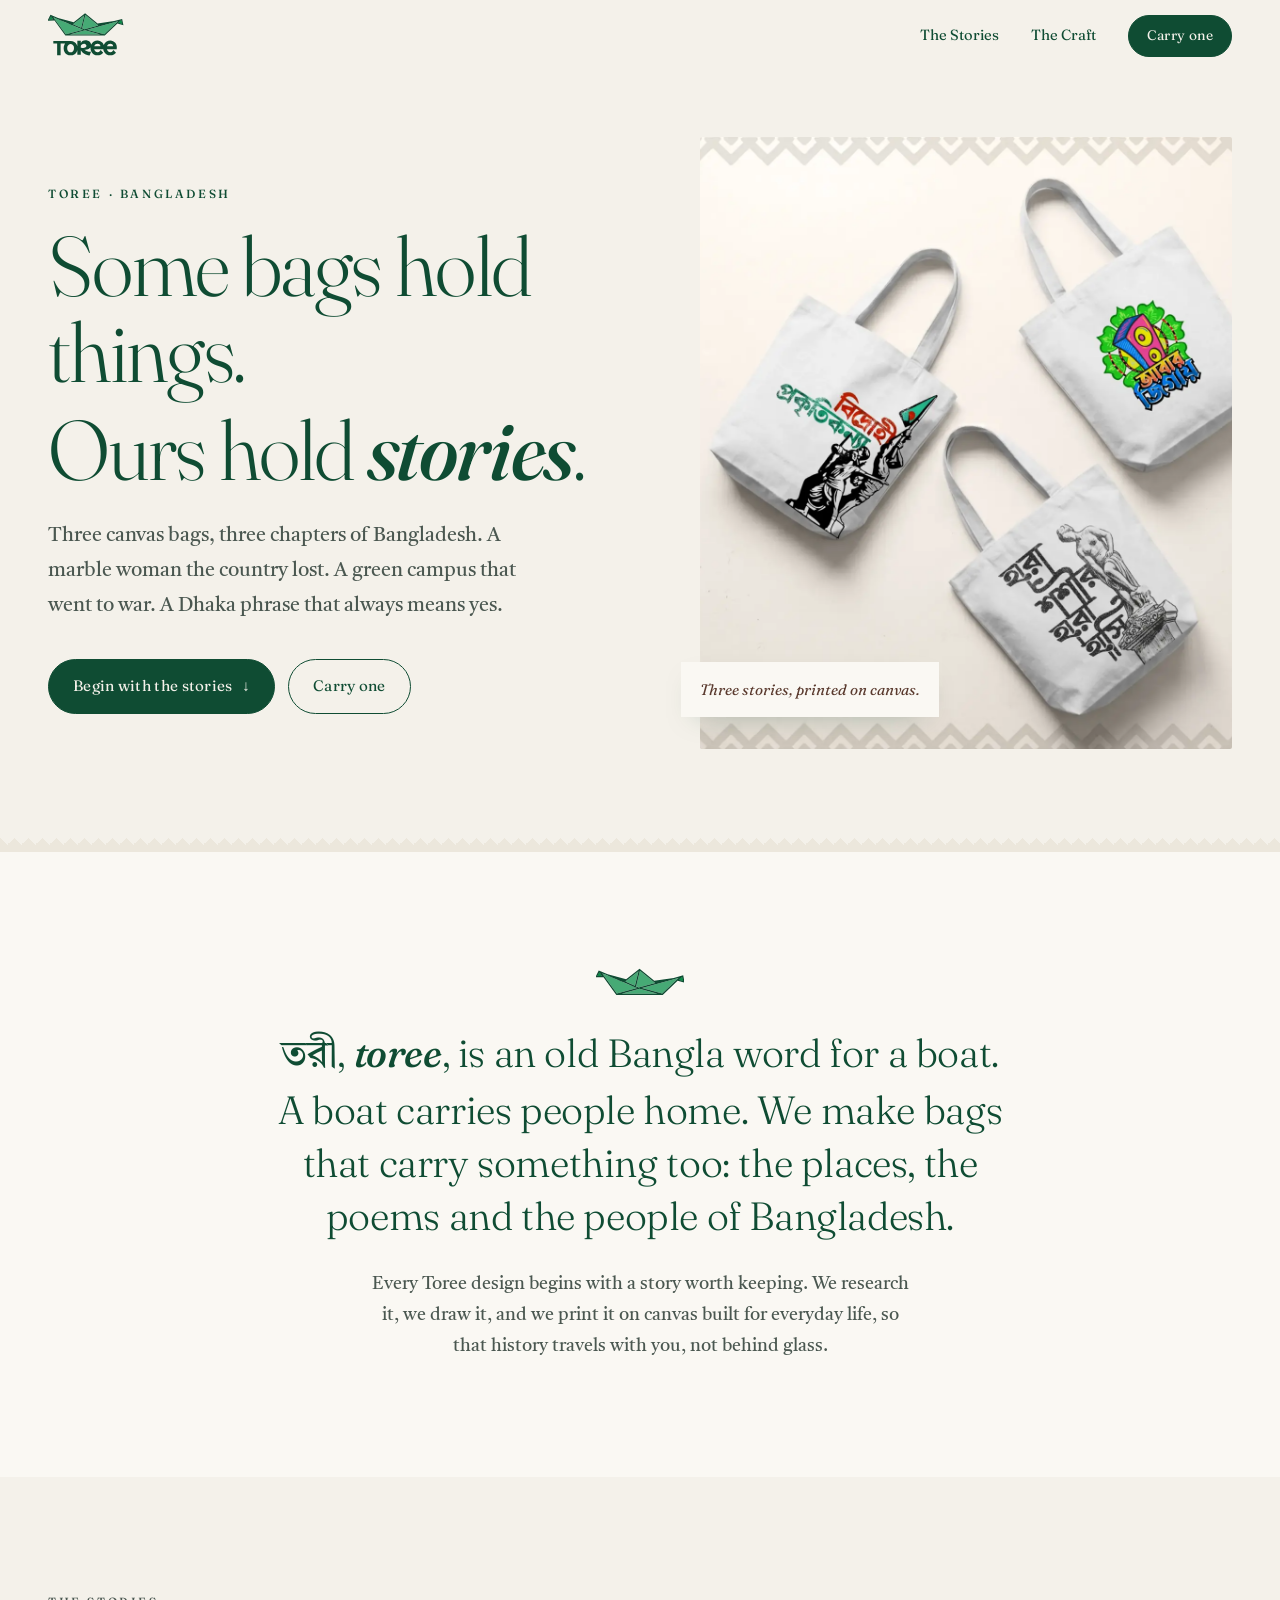
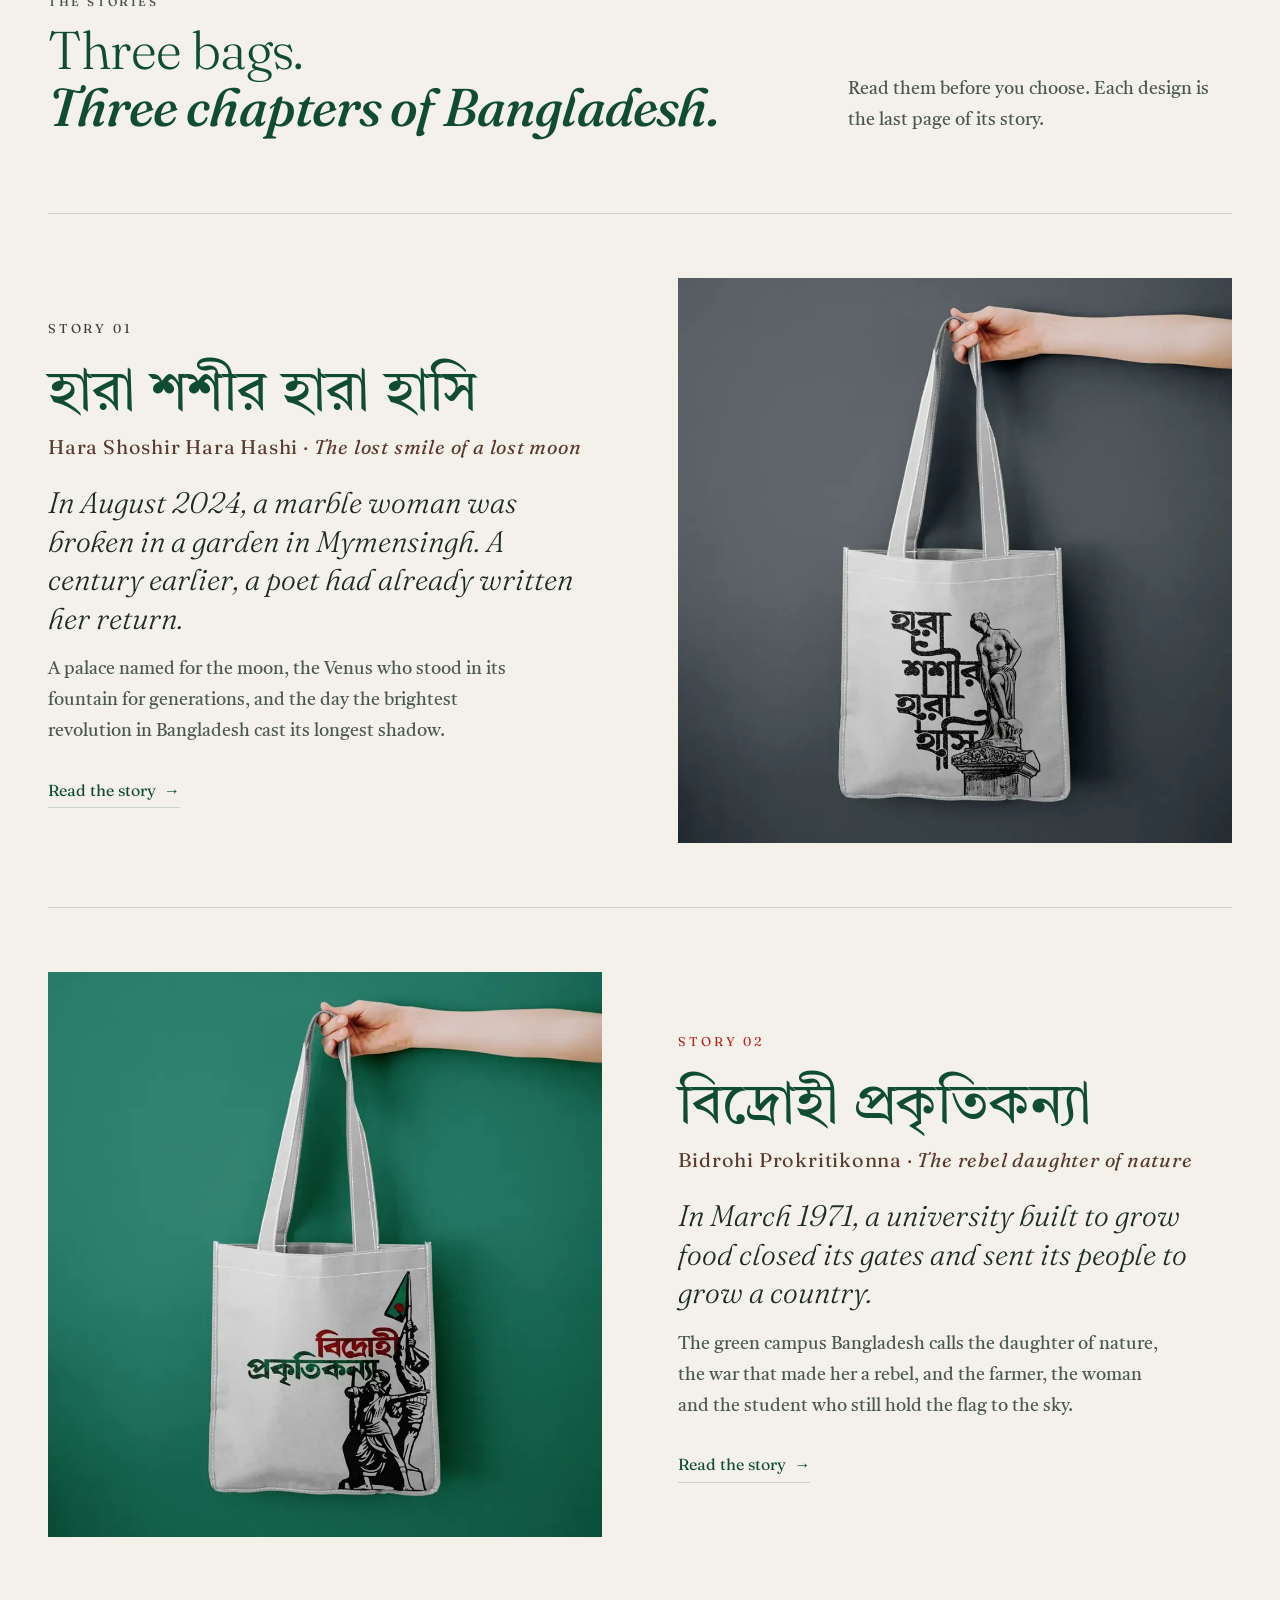
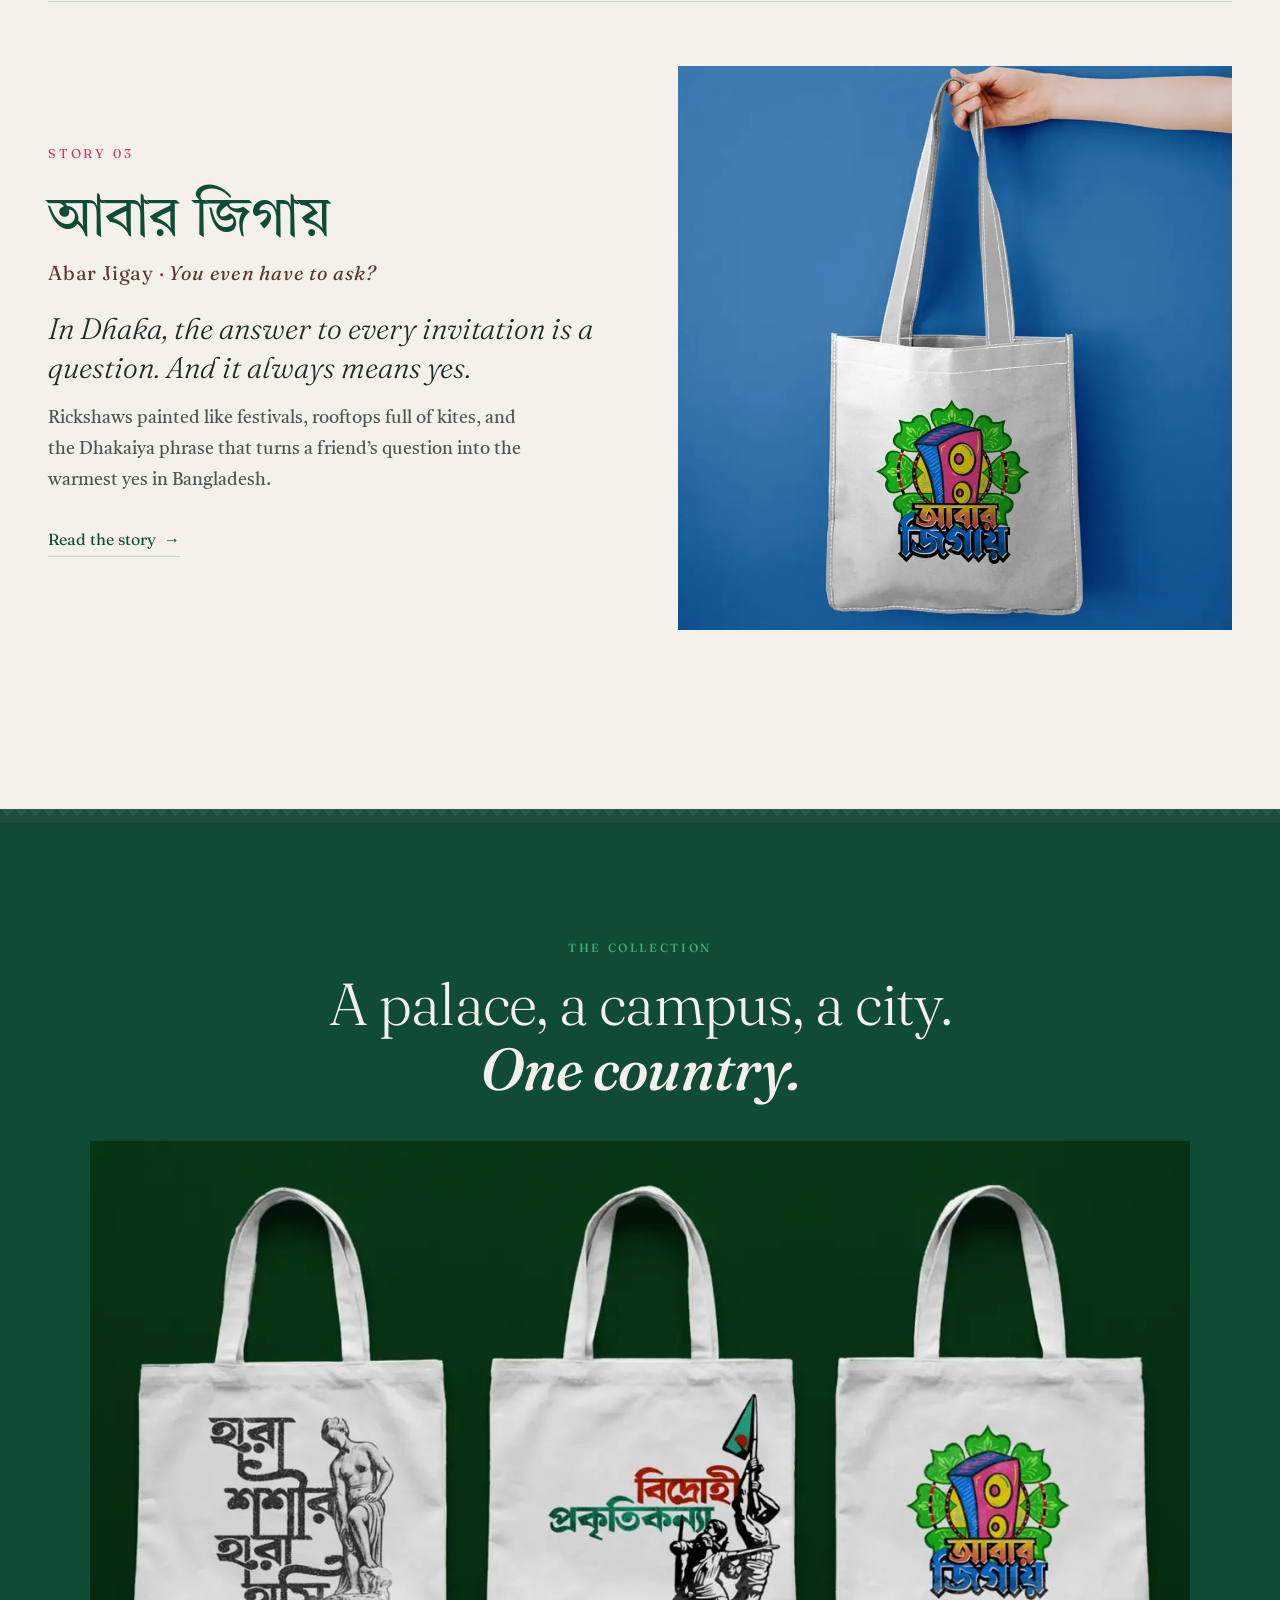
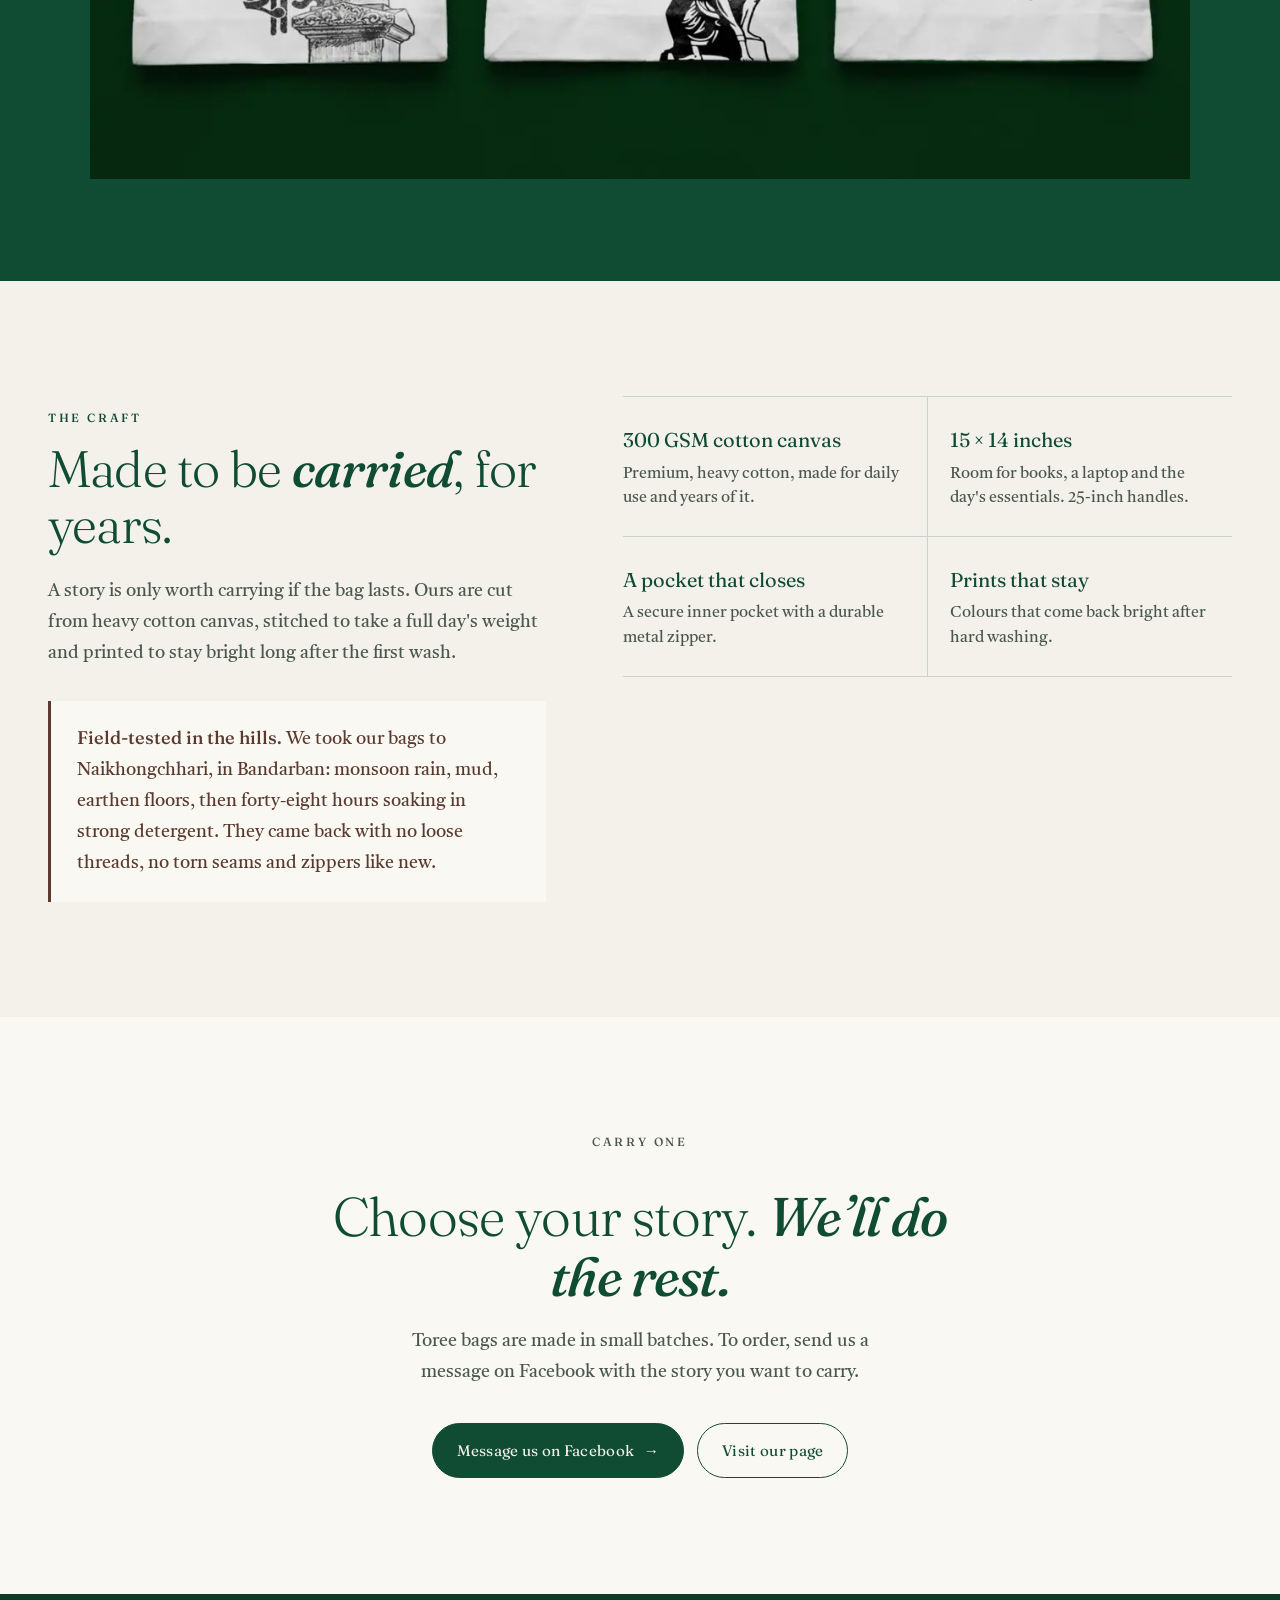
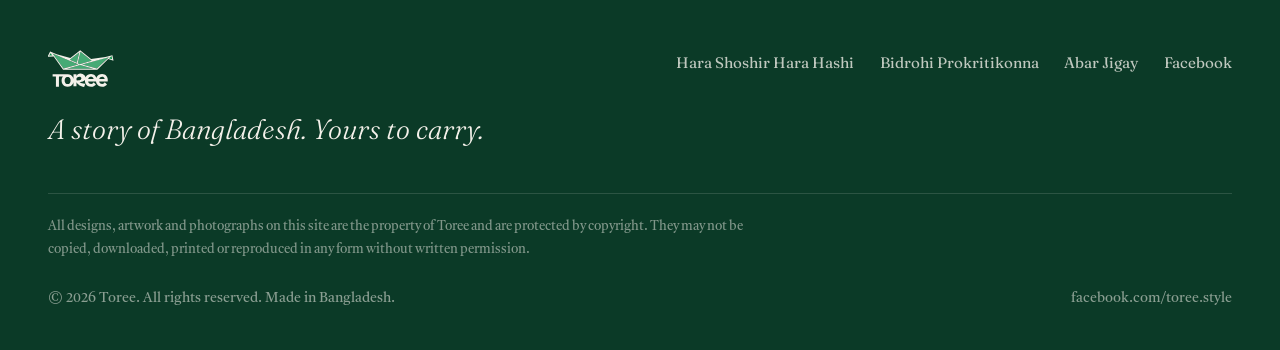
==== commit 89e9bdc3: "Make the site search and share friendly Add canonical URLs on toree.art, Open Graph and Twitter tags" ====
--- a/index.html
+++ b/index.html
@@ -3,14 +3,32 @@
 <head>
 <meta charset="utf-8">
 <meta name="viewport" content="width=device-width, initial-scale=1">
-<title>Toree | Some bags hold things. Ours hold stories.</title>
-<meta name="description" content="Toree makes cotton canvas bags that carry the stories of Bangladesh: a lost statue, a rebel campus and a city that never stops celebrating.">
+<title>Toree | Canvas tote bags that carry the stories of Bangladesh</title>
+<meta name="description" content="Toree makes cotton canvas tote bags in Bangladesh that carry the stories of the country: a lost statue, a rebel campus and a city that never stops celebrating.">
+<meta name="robots" content="index, follow, max-image-preview:large, max-snippet:-1">
+<link rel="canonical" href="https://toree.art/">
+<meta name="author" content="Toree">
 <meta name="theme-color" content="#0f4c33">
+<meta property="og:site_name" content="Toree">
+<meta property="og:locale" content="en_GB">
 <meta property="og:type" content="website">
-<meta property="og:title" content="Toree | Some bags hold things. Ours hold stories.">
-<meta property="og:description" content="Toree makes cotton canvas bags that carry the stories of Bangladesh: a lost statue, a rebel campus and a city that never stops celebrating.">
-<meta property="og:image" content="assets/img/og.jpg">
+<meta property="og:url" content="https://toree.art/">
+<meta property="og:title" content="Toree | Canvas tote bags that carry the stories of Bangladesh">
+<meta property="og:description" content="Toree makes cotton canvas tote bags in Bangladesh that carry the stories of the country: a lost statue, a rebel campus and a city that never stops celebrating.">
+<meta property="og:image" content="https://toree.art/assets/img/og.jpg">
+<meta property="og:image:type" content="image/jpeg">
+<meta property="og:image:width" content="1200">
+<meta property="og:image:height" content="630">
+<meta property="og:image:alt" content="The three Toree tote bags">
+<meta name="twitter:card" content="summary_large_image">
+<meta name="twitter:title" content="Toree | Canvas tote bags that carry the stories of Bangladesh">
+<meta name="twitter:description" content="Toree makes cotton canvas tote bags in Bangladesh that carry the stories of the country: a lost statue, a rebel campus and a city that never stops celebrating.">
+<meta name="twitter:image" content="https://toree.art/assets/img/og.jpg">
+<link rel="icon" href="favicon.ico" sizes="48x48">
 <link rel="icon" href="assets/logo/toree_logomark.svg" type="image/svg+xml">
+<link rel="apple-touch-icon" href="assets/icons/apple-touch-icon.png">
+<link rel="manifest" href="site.webmanifest">
+<script type="application/ld+json">{"@context":"https://schema.org","@graph":[{"@type":"Organization","@id":"https://toree.art/#organization","name":"Toree","alternateName":"তরী","url":"https://toree.art/","logo":"https://toree.art/assets/icons/icon-512.png","image":"https://toree.art/assets/img/og.jpg","description":"Toree makes cotton canvas tote bags in Bangladesh, each printed with a story of the country.","sameAs":["https://www.facebook.com/toree.style"],"areaServed":{"@type":"Country","name":"Bangladesh"},"contactPoint":{"@type":"ContactPoint","contactType":"customer service","url":"https://m.me/toree.style","availableLanguage":["en","bn"]}},{"@type":"WebSite","@id":"https://toree.art/#website","url":"https://toree.art/","name":"Toree","alternateName":["তরী","Toree Bangladesh"],"description":"Toree makes cotton canvas tote bags in Bangladesh that carry the stories of the country: a lost statue, a rebel campus and a city that never stops celebrating.","publisher":{"@id":"https://toree.art/#organization"},"inLanguage":"en"},{"@type":"ItemList","name":"Toree stories","itemListElement":[{"@type":"ListItem","position":1,"name":"Hara Shoshir Hara Hashi","url":"https://toree.art/stories/hara-shoshi.html"},{"@type":"ListItem","position":2,"name":"Bidrohi Prokritikonna","url":"https://toree.art/stories/bidrohi-prokritikonna.html"},{"@type":"ListItem","position":3,"name":"Abar Jigay","url":"https://toree.art/stories/abar-jigay.html"}]}]}</script>
 <link rel="preconnect" href="https://fonts.googleapis.com">
 <link rel="preconnect" href="https://fonts.gstatic.com" crossorigin>
 <link href="https://fonts.googleapis.com/css2?family=Fraunces:ital,opsz,wght@0,9..144,300..600;1,9..144,300..600&family=Tiro+Bangla:ital@0;1&display=swap" rel="stylesheet">
@@ -20,12 +38,12 @@
 <a class="skip" href="#main">Skip to content</a>
 <header class="site-header">
   <div class="wrap">
-    <a class="brand" href="index.html" aria-label="Toree, home"><img src="assets/logo/toree_full-logo.svg" alt="Toree" width="76" height="46"></a>
+    <a class="brand" href="./" aria-label="Toree, home"><img src="assets/logo/toree_full-logo.svg" alt="Toree" width="76" height="46"></a>
     <button class="nav-toggle" aria-expanded="false" aria-controls="site-nav" aria-label="Menu"><span></span><span></span><span></span></button>
     <nav class="nav" id="site-nav" aria-label="Main">
-      <a href="index.html#stories">The Stories</a>
-      <a href="index.html#craft">The Craft</a>
-      <a class="btn small" href="index.html#order">Carry one</a>
+      <a href="./#stories">The Stories</a>
+      <a href="./#craft">The Craft</a>
+      <a class="btn small" href="./#order">Carry one</a>
     </nav>
   </div>
 </header>
@@ -42,7 +60,7 @@
       </div>
     </div>
     <figure class="hero-figure">
-      <div class="unveil"><img src="assets/img/home-hero.webp" alt="The three Toree tote bags laid out on linen" fetchpriority="high"></div>
+      <div class="unveil"><img src="assets/img/home-hero.webp" alt="The three Toree cotton canvas tote bags laid out on linen" width="1186" height="1300" fetchpriority="high"></div>
       <figcaption class="intro" style="--i:8">Three stories, printed on canvas.</figcaption>
     </figure>
   </div>
@@ -62,7 +80,7 @@
       <p>Read them before you choose. Each design is the last page of its story.</p>
     </div>
     <article class="story-card" data-accent="graphite">
-  <a class="story-media reveal" href="stories/hara-shoshi.html" tabindex="-1" aria-hidden="true"><img src="assets/img/hara-shoshi-hand.webp" alt="" loading="lazy" style="view-transition-name: vt-hara-shoshi"></a>
+  <a class="story-media reveal" href="stories/hara-shoshi.html" tabindex="-1" aria-hidden="true"><img src="assets/img/hara-shoshi-hand.webp" alt="" width="976" height="1000" loading="lazy" decoding="async" style="view-transition-name: vt-hara-shoshi"></a>
   <div class="reveal">
     <span class="story-num">STORY 01</span>
     <h3><span class="bn" lang="bn">হারা শশীর হারা হাসি</span><span class="ro">Hara Shoshir Hara Hashi &middot; <em>The lost smile of a lost moon</em></span></h3>
@@ -72,7 +90,7 @@
   </div>
 </article>
 <article class="story-card" data-accent="red">
-  <a class="story-media reveal" href="stories/bidrohi-prokritikonna.html" tabindex="-1" aria-hidden="true"><img src="assets/img/bidrohi-prokritikonna-hand.webp" alt="" loading="lazy" style="view-transition-name: vt-bidrohi-prokritikonna"></a>
+  <a class="story-media reveal" href="stories/bidrohi-prokritikonna.html" tabindex="-1" aria-hidden="true"><img src="assets/img/bidrohi-prokritikonna-hand.webp" alt="" width="976" height="1000" loading="lazy" decoding="async" style="view-transition-name: vt-bidrohi-prokritikonna"></a>
   <div class="reveal">
     <span class="story-num">STORY 02</span>
     <h3><span class="bn" lang="bn">বিদ্রোহী প্রকৃতিকন্যা</span><span class="ro">Bidrohi Prokritikonna &middot; <em>The rebel daughter of nature</em></span></h3>
@@ -82,7 +100,7 @@
   </div>
 </article>
 <article class="story-card" data-accent="pink">
-  <a class="story-media reveal" href="stories/abar-jigay.html" tabindex="-1" aria-hidden="true"><img src="assets/img/abar-jigay-hand.webp" alt="" loading="lazy" style="view-transition-name: vt-abar-jigay"></a>
+  <a class="story-media reveal" href="stories/abar-jigay.html" tabindex="-1" aria-hidden="true"><img src="assets/img/abar-jigay-hand.webp" alt="" width="1000" height="977" loading="lazy" decoding="async" style="view-transition-name: vt-abar-jigay"></a>
   <div class="reveal">
     <span class="story-num">STORY 03</span>
     <h3><span class="bn" lang="bn">আবার জিগায়</span><span class="ro">Abar Jigay &middot; <em>You even have to ask?</em></span></h3>
@@ -98,7 +116,7 @@
   <div class="wrap reveal">
     <p class="eyebrow">The Collection</p>
     <h2>A palace, a campus, a city.<br><em>One country.</em></h2>
-    <img src="assets/img/home-three.webp" alt="The three Toree tote bags side by side on a green background" loading="lazy">
+    <img src="assets/img/home-three.webp" alt="The three Toree tote bags side by side on a green background" width="1300" height="754" loading="lazy" decoding="async">
   </div>
 </section>
 <section class="craft" id="craft">
--- a/assets/css/site.css
+++ b/assets/css/site.css
@@ -205,8 +205,10 @@
 
 /* ---------- Order ---------- */
 .order { background: var(--paper); padding-block: clamp(4rem, 9vw, 8rem); text-align: center; }
-.order h2 { font-family: var(--display); font-weight: 300; font-size: clamp(2rem, 1.4rem + 2.6vw, 3.4rem); line-height: 1.1; color: var(--green-800); margin: .8rem auto 1.2rem; max-width: 20ch; letter-spacing: -.015em; }
-.order h2 em { font-weight: 500; }
+.lost-links { list-style: none; padding: 0; margin: 0 auto 2.4rem; display: grid; gap: .7rem; }
+.lost-links a { color: var(--green-800); text-underline-offset: .25em; }
+.order h1, .order h2 { font-family: var(--display); font-weight: 300; font-size: clamp(2rem, 1.4rem + 2.6vw, 3.4rem); line-height: 1.1; color: var(--green-800); margin: .8rem auto 1.2rem; max-width: 20ch; letter-spacing: -.015em; }
+.order h1 em, .order h2 em { font-weight: 500; }
 .order p { max-width: 32rem; margin: 0 auto 2.2rem; color: var(--ink-soft); }
 .order .actions { display: flex; flex-wrap: wrap; gap: .8rem; justify-content: center; }
 
@@ -242,7 +244,8 @@
 .chapter h2 { margin: 0 0 1.4rem; font-weight: 400; display: flex; flex-direction: column; gap: .3rem; }
 .chapter h2 .num { font-family: var(--display); font-size: .8rem; letter-spacing: .24em; color: var(--accent); }
 .chapter h2 .title { font-family: var(--display); font-weight: 300; font-size: clamp(1.7rem, 1.3rem + 1.6vw, 2.5rem); line-height: 1.15; color: var(--green-800); letter-spacing: -.01em; }
-.chapter p { margin: 0 0 1.25em; }
+.chapter p { margin: 0 0 1.25em; text-align: justify; hyphens: auto; -webkit-hyphens: auto; }
+.chapter p.short { text-align: left; hyphens: manual; -webkit-hyphens: manual; }
 .chapter p em { font-style: italic; }
 .chapter > p.drop::first-letter {
   font-family: var(--display); float: left; font-size: 3.6em; line-height: .86; padding: .06em .12em 0 0; color: var(--green-800); font-weight: 300;
@@ -286,7 +289,8 @@
 ::view-transition-group(*) { animation-duration: .75s; animation-timing-function: cubic-bezier(.65, 0, .35, 1); }
 
 /* page-load sequence: lines rise from behind a mask, details follow, the main photo unveils */
-.line { display: block; overflow: hidden; padding-bottom: .1em; margin-bottom: -.1em; }
+/* the mask needs room above and below the type so tall glyphs (and Bangla vowel signs) are never clipped */
+.line { display: block; overflow: hidden; padding-block: .16em .14em; margin-block: -.16em -.14em; }
 .line > span { display: inline-block; animation: rise 1.1s var(--ease) both; animation-delay: calc(var(--i, 0) * 110ms + 120ms); }
 .intro { animation: fade-up 1s var(--ease) both; animation-delay: calc(var(--i, 0) * 110ms + 200ms); }
 .unveil { overflow: hidden; animation: unveil 1.5s cubic-bezier(.65, 0, .35, 1) both; animation-delay: .25s; }
@@ -347,6 +351,8 @@
   .carry .bag { max-width: 420px; }
 }
 @media (max-width: 720px) {
+  :root { --gutter: 1.4rem; }
+  .section-head { row-gap: 1.2rem; }
   .nav-toggle { display: block; }
   .nav {
     position: absolute; top: 72px; left: 0; right: 0; flex-direction: column; align-items: flex-start; gap: 0;
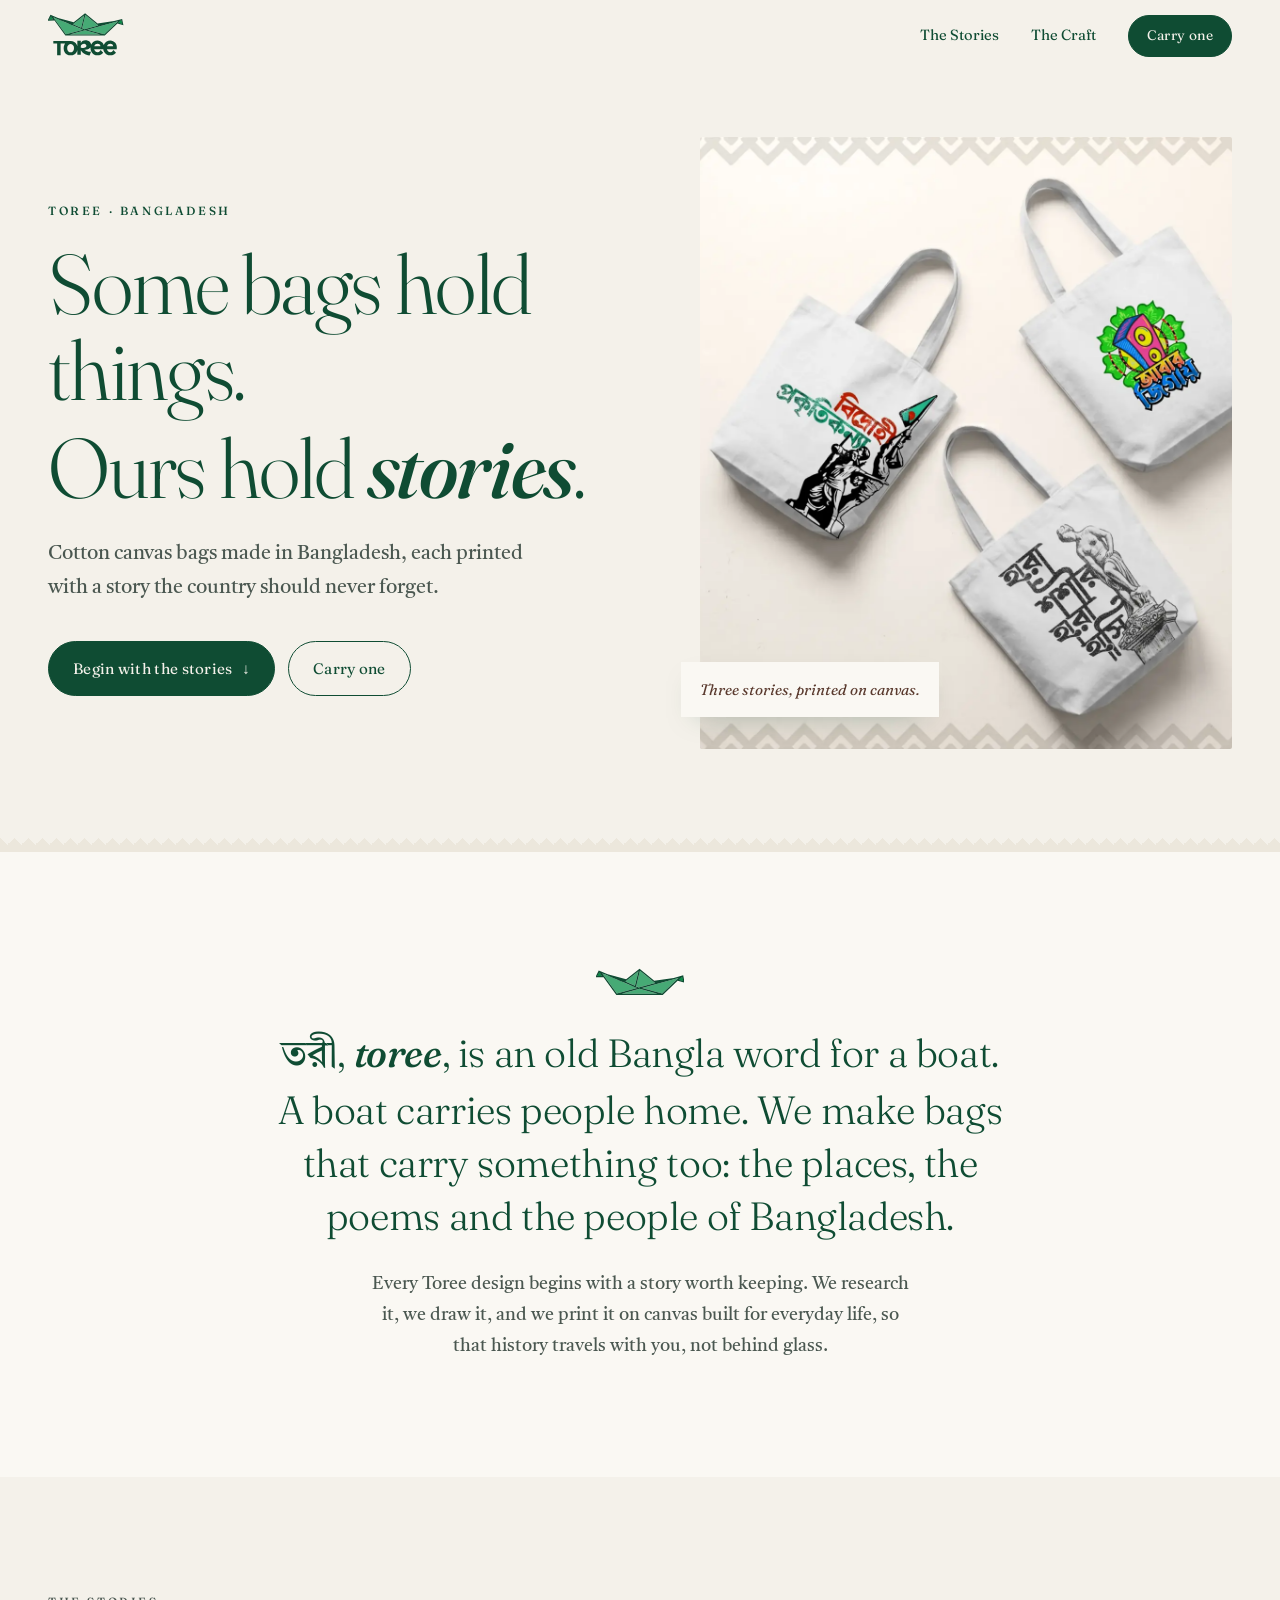
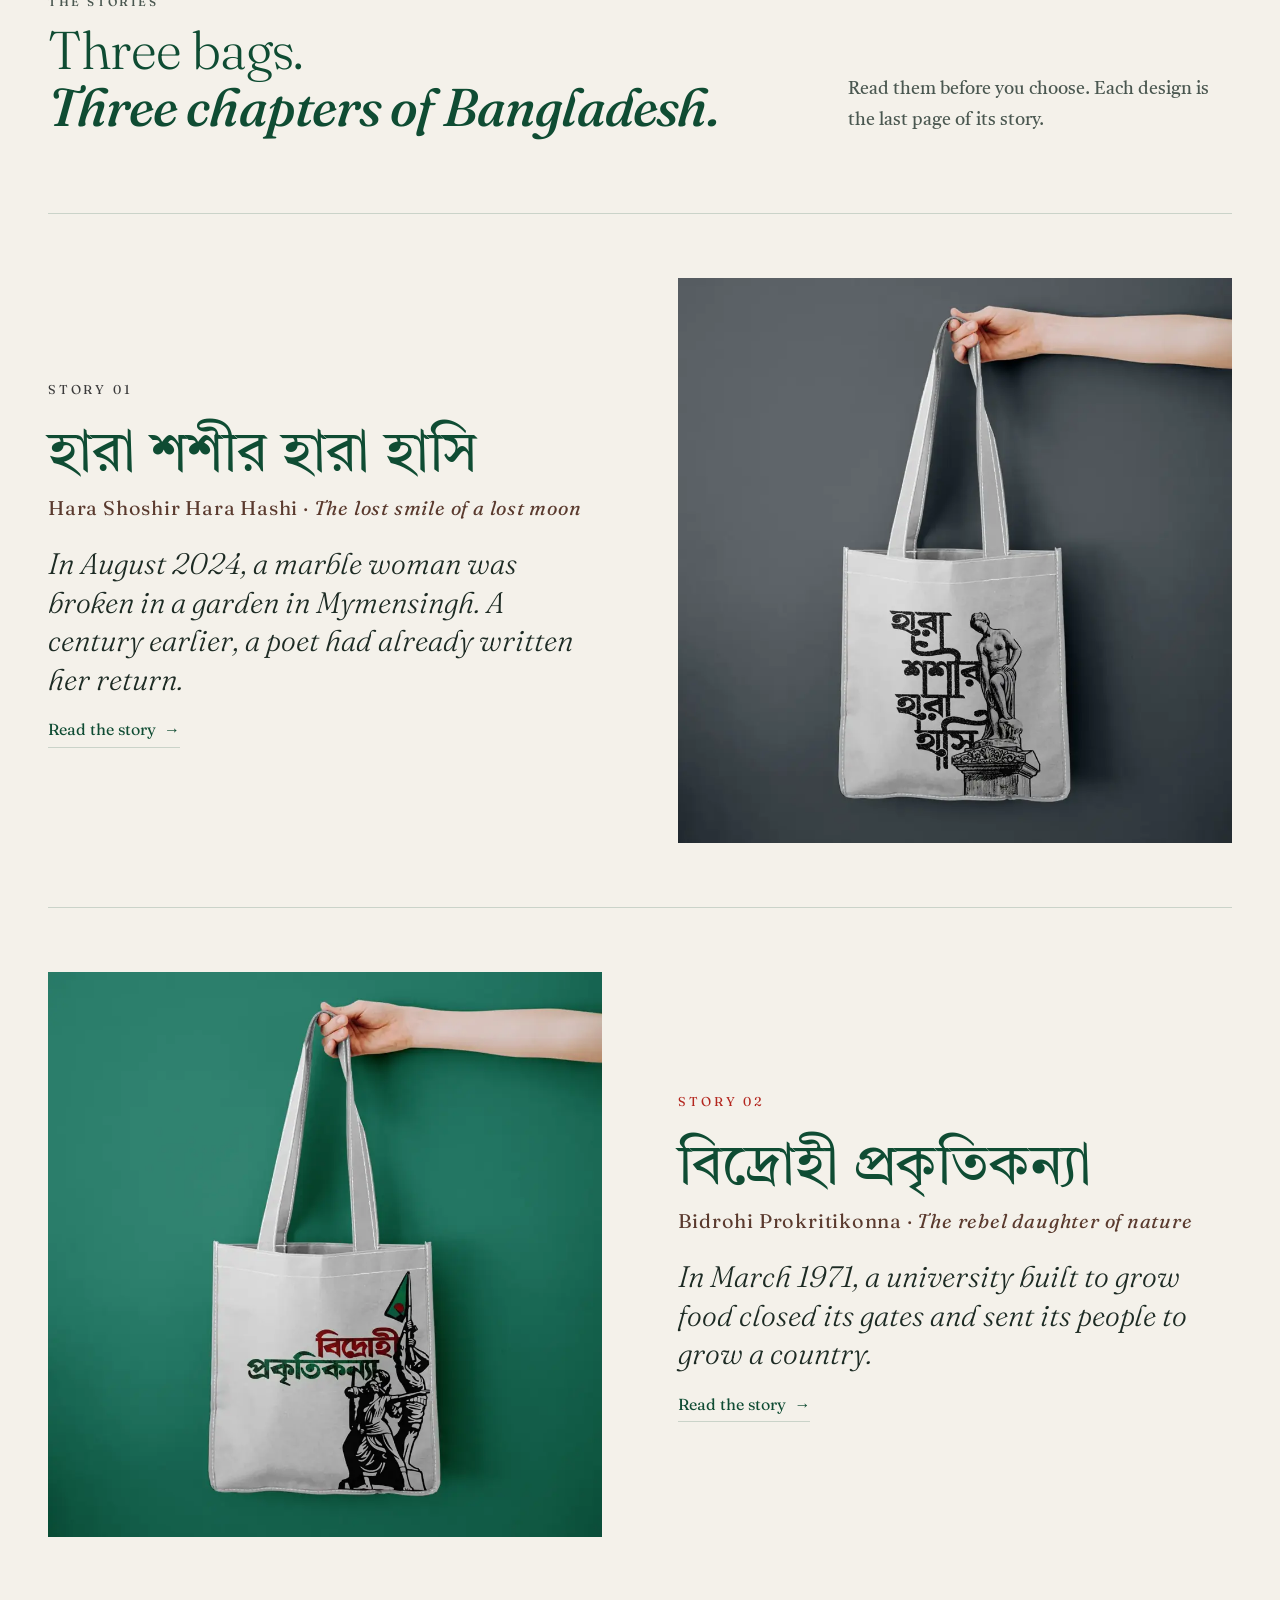
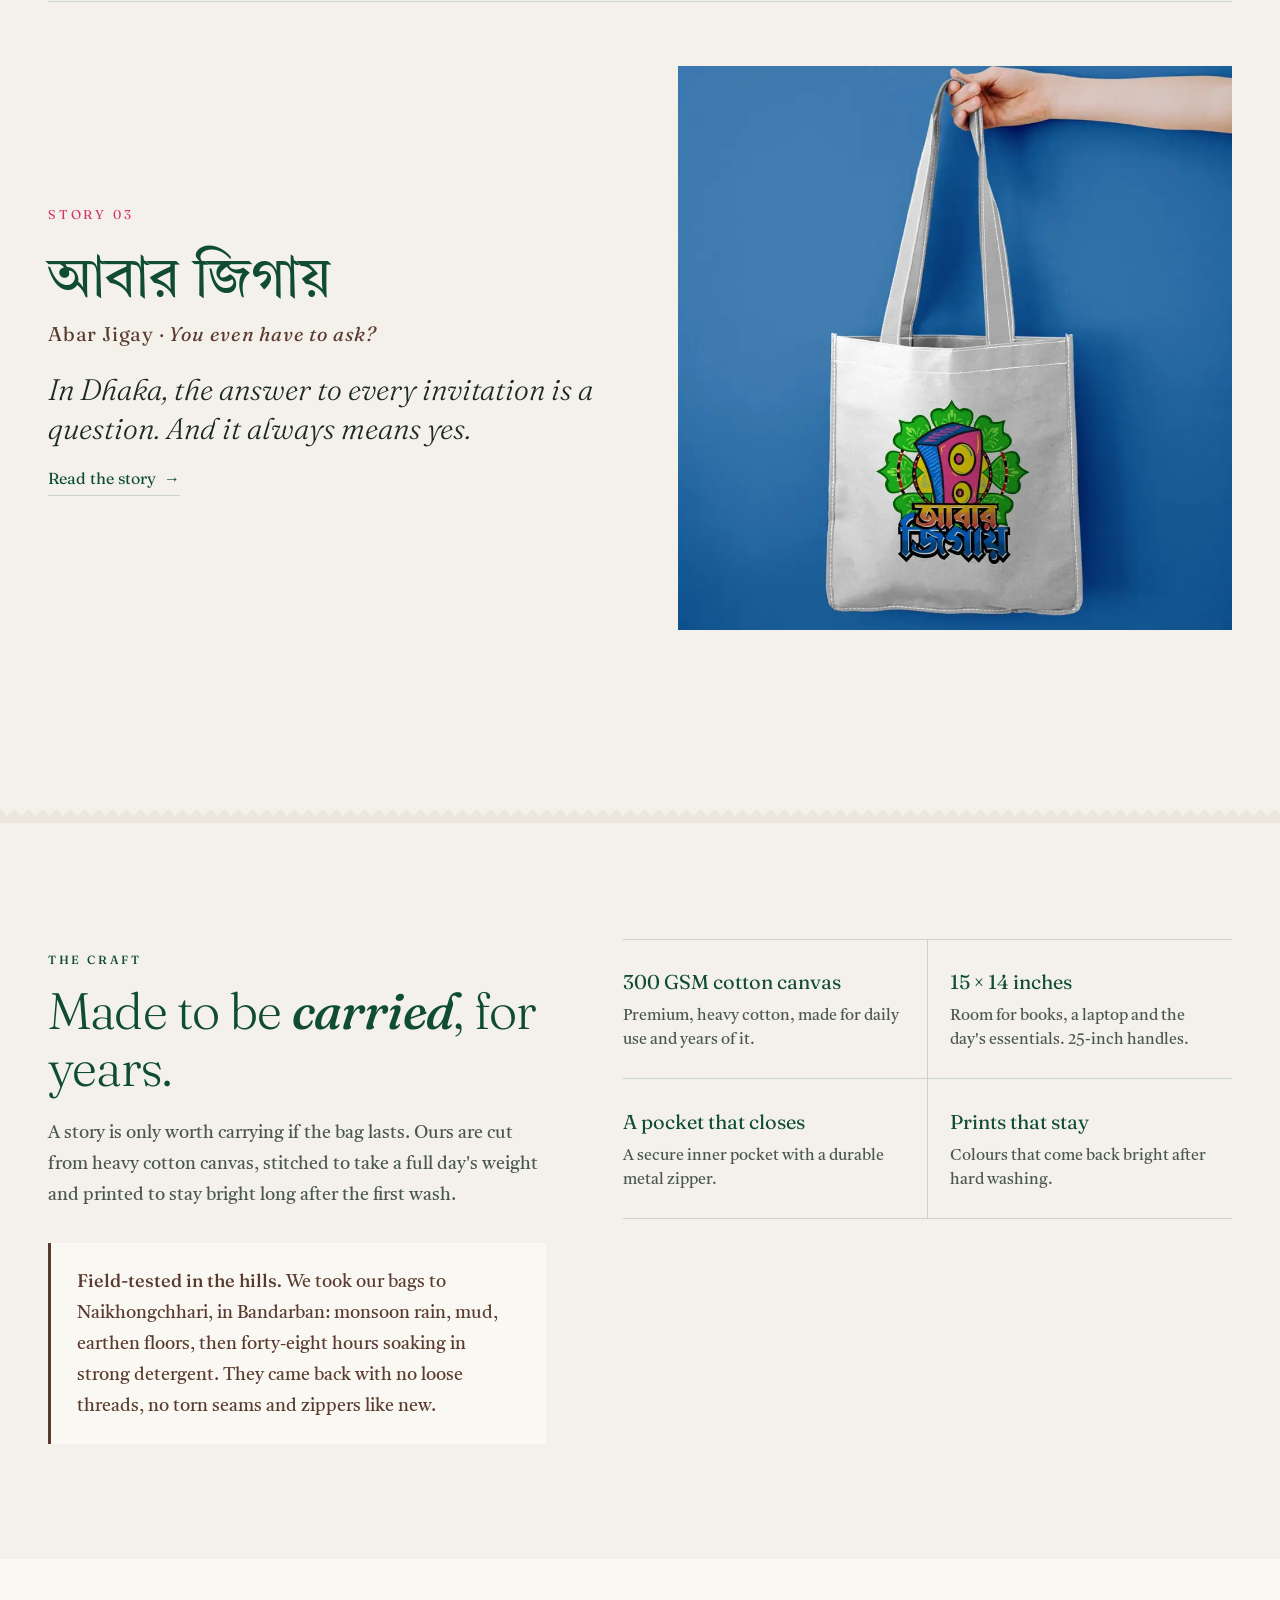
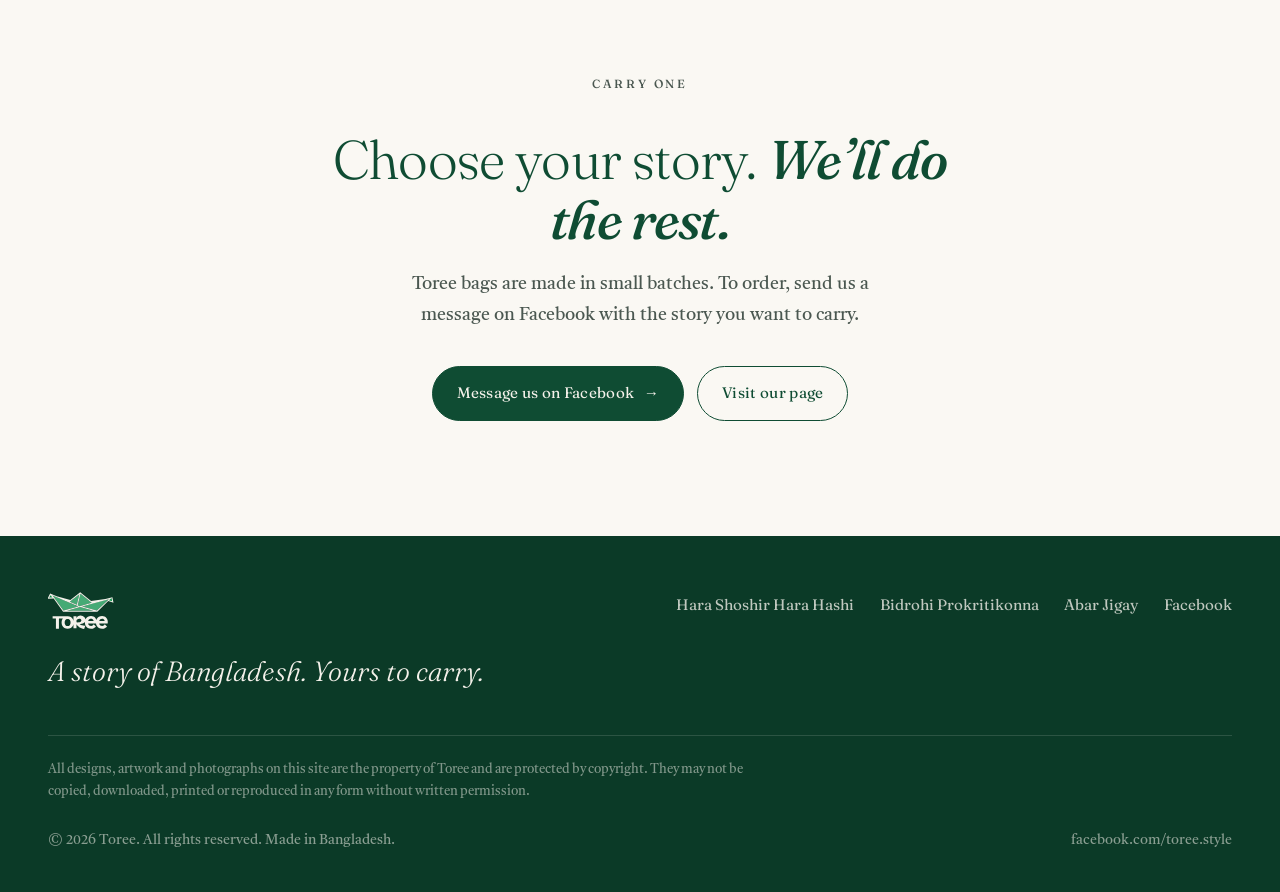
==== commit ad75defd: "Trim repetition of the three designs on the home page Drop the green Collection band and its second " ====
--- a/index.html
+++ b/index.html
@@ -53,7 +53,7 @@
     <div>
       <p class="eyebrow intro" style="--i:0">Toree &middot; Bangladesh</p>
       <h1><span class="line"><span style="--i:1">Some bags hold things.</span></span><span class="line"><span style="--i:2">Ours hold <em>stories</em>.</span></span></h1>
-      <p class="lede intro" style="--i:4">Three canvas bags, three chapters of Bangladesh. A marble woman the country lost. A green campus that went to war. A Dhaka phrase that always means yes.</p>
+      <p class="lede intro" style="--i:4">Cotton canvas bags made in Bangladesh, each printed with a story the country should never forget.</p>
       <div class="actions intro" style="--i:5">
         <a class="btn" href="#stories">Begin with the stories <span class="arrow" aria-hidden="true">&darr;</span></a>
         <a class="btn ghost" href="#order">Carry one</a>
@@ -85,7 +85,6 @@
     <span class="story-num">STORY 01</span>
     <h3><span class="bn" lang="bn">হারা শশীর হারা হাসি</span><span class="ro">Hara Shoshir Hara Hashi &middot; <em>The lost smile of a lost moon</em></span></h3>
     <p class="hook">In August 2024, a marble woman was broken in a garden in Mymensingh. A century earlier, a poet had already written her return.</p>
-    <p class="summary">A palace named for the moon, the Venus who stood in its fountain for generations, and the day the brightest revolution in Bangladesh cast its longest shadow.</p>
     <a class="link-arrow" href="stories/hara-shoshi.html">Read the story <span class="arrow" aria-hidden="true">&rarr;</span></a>
   </div>
 </article>
@@ -95,7 +94,6 @@
     <span class="story-num">STORY 02</span>
     <h3><span class="bn" lang="bn">বিদ্রোহী প্রকৃতিকন্যা</span><span class="ro">Bidrohi Prokritikonna &middot; <em>The rebel daughter of nature</em></span></h3>
     <p class="hook">In March 1971, a university built to grow food closed its gates and sent its people to grow a country.</p>
-    <p class="summary">The green campus Bangladesh calls the daughter of nature, the war that made her a rebel, and the farmer, the woman and the student who still hold the flag to the sky.</p>
     <a class="link-arrow" href="stories/bidrohi-prokritikonna.html">Read the story <span class="arrow" aria-hidden="true">&rarr;</span></a>
   </div>
 </article>
@@ -105,20 +103,12 @@
     <span class="story-num">STORY 03</span>
     <h3><span class="bn" lang="bn">আবার জিগায়</span><span class="ro">Abar Jigay &middot; <em>You even have to ask?</em></span></h3>
     <p class="hook">In Dhaka, the answer to every invitation is a question. And it always means yes.</p>
-    <p class="summary">Rickshaws painted like festivals, rooftops full of kites, and the Dhakaiya phrase that turns a friend’s question into the warmest yes in Bangladesh.</p>
     <a class="link-arrow" href="stories/abar-jigay.html">Read the story <span class="arrow" aria-hidden="true">&rarr;</span></a>
   </div>
 </article>
   </div>
 </section>
-<div class="chevrons on-green" aria-hidden="true"></div>
-<section class="band">
-  <div class="wrap reveal">
-    <p class="eyebrow">The Collection</p>
-    <h2>A palace, a campus, a city.<br><em>One country.</em></h2>
-    <img src="assets/img/home-three.webp" alt="The three Toree tote bags side by side on a green background" width="1300" height="754" loading="lazy" decoding="async">
-  </div>
-</section>
+<div class="chevrons" aria-hidden="true"></div>
 <section class="craft" id="craft">
   <div class="wrap">
     <div class="reveal">
--- a/assets/css/site.css
+++ b/assets/css/site.css
@@ -133,12 +133,6 @@
     var(--cream-2);
   opacity: .9;
 }
-.chevrons.on-green {
-  background:
-    linear-gradient(135deg, var(--green-800) 25%, transparent 25%) -7px 0 / 14px 14px,
-    linear-gradient(225deg, var(--green-800) 25%, transparent 25%) -7px 0 / 14px 14px,
-    var(--green-900);
-}
 
 /* ---------- Home: manifesto ---------- */
 .manifesto { padding-block: clamp(4rem, 9vw, 8rem); background: var(--paper); text-align: center; }
@@ -180,13 +174,6 @@
 .story-card[data-accent="graphite"] { --accent: #3b3b3b; }
 .story-card[data-accent="red"] { --accent: #b3261e; }
 .story-card[data-accent="pink"] { --accent: #d6336c; }
-
-/* ---------- Home: band ---------- */
-.band { background: var(--green-800); color: var(--cream); padding-block: clamp(4rem, 8vw, 7rem); text-align: center; overflow: hidden; }
-.band h2 { font-family: var(--display); font-weight: 300; font-size: clamp(2rem, 1.3rem + 3vw, 3.8rem); line-height: 1.1; margin: .8rem 0 2.5rem; letter-spacing: -.015em; }
-.band h2 em { font-weight: 500; }
-.band .eyebrow { color: var(--green-500); }
-.band img { width: min(1100px, 100%); margin: 0 auto; }
 
 /* ---------- Craft ---------- */
 .craft { padding-block: clamp(4rem, 9vw, 8rem); }
